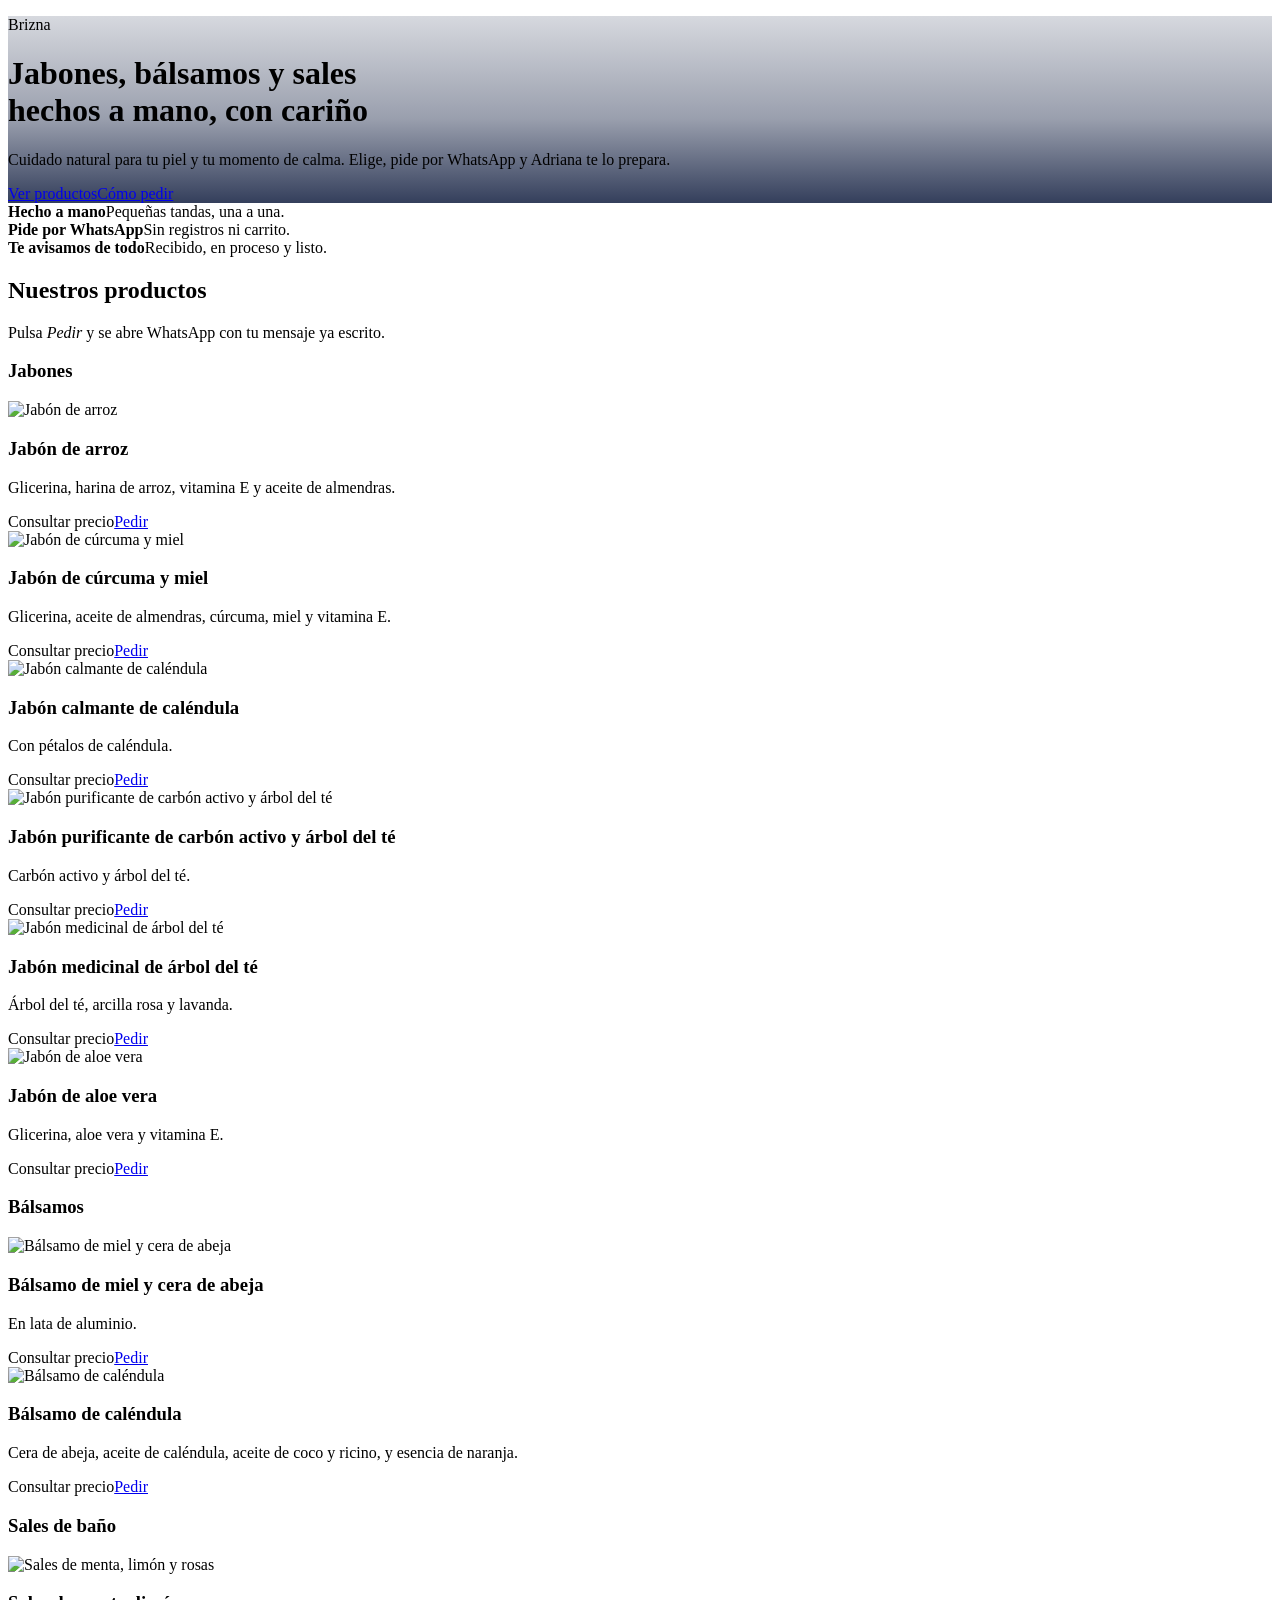
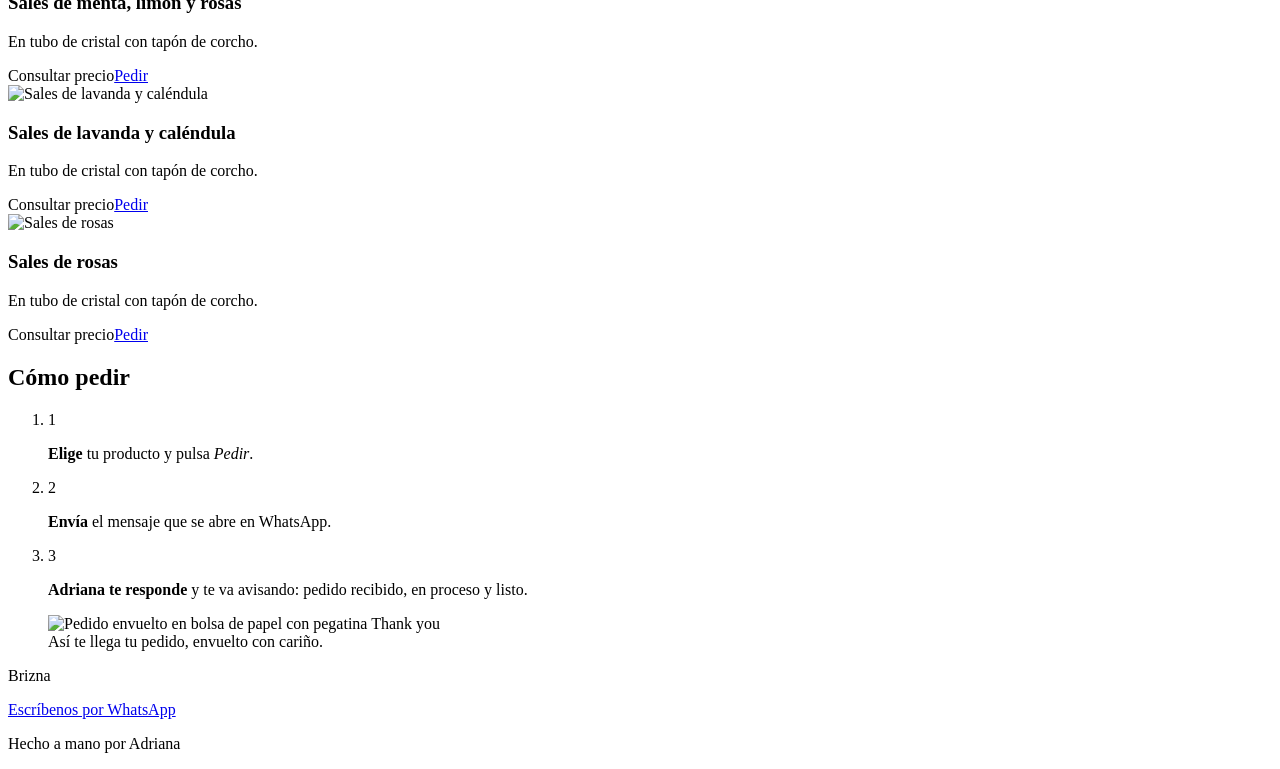
==== index.html @ 004ee7d3 "Añadir index.html" ====
<!doctype html>
<html lang="es">
<head>
<meta charset="utf-8">
<meta name="viewport" content="width=device-width, initial-scale=1">
<title>Brizna · Jabones y sales artesanales</title>
<meta name="description" content="Jabones y sales artesanales hechos a mano. Elige tu producto y pídelo por WhatsApp.">
<link rel="icon" href="img/favicon.svg" type="image/svg+xml">
<link rel="preconnect" href="https://fonts.googleapis.com">
<link rel="preconnect" href="https://fonts.gstatic.com" crossorigin>
<link href="https://fonts.googleapis.com/css2?family=Bricolage+Grotesque:wght@400;500;600&family=Figtree:wght@400;500;600&family=Great+Vibes&display=swap" rel="stylesheet">
<link rel="stylesheet" href="styles.css">
</head>
<body>

<header class="hero" style="background-image:linear-gradient(180deg,rgba(30,42,74,.18) 0%,rgba(30,42,74,.45) 55%,rgba(30,42,74,.9) 100%),url(img/portada.jpg)">
  <div class="hero-in">
    <p class="logo">Brizna</p>
    <h1>Jabones, bálsamos y sales<br>hechos a mano, con cariño</h1>
    <p class="sub">Cuidado natural para tu piel y tu momento de calma. Elige, pide por WhatsApp y Adriana te lo prepara.</p>
    <div class="botones"><a class="ver" href="#productos">Ver productos</a><a class="ver ver2" href="#como-pedir">Cómo pedir</a></div>
  </div>
</header>

<section class="pilares2">
  <div><b>Hecho a mano</b><span>Pequeñas tandas, una a una.</span></div>
  <div><b>Pide por WhatsApp</b><span>Sin registros ni carrito.</span></div>
  <div><b>Te avisamos de todo</b><span>Recibido, en proceso y listo.</span></div>
</section>

<main>
  <section class="intro">
    <h2>Nuestros productos</h2>
    <p>Pulsa <em>Pedir</em> y se abre WhatsApp con tu mensaje ya escrito.</p>
  </section>

  <div id="productos"><h3 class="tipo">Jabones</h3>
    <section class="productos" aria-label="Jabones"><article class="prod"><div class="prod-foto"><img src="img/jabon-arroz.jpg" alt="Jabón de arroz" loading="lazy" style="object-position:50% 72%"></div><h3>Jabón de arroz</h3><p class="det">Glicerina, harina de arroz, vitamina E y aceite de almendras.</p><div class="prod-pie"><span class="precio"><span class="hueco">Consultar precio</span></span><a class="pedir" href="https://wa.me/34674401197?text=Hola%20Adriana%2C%20me%20gustar%C3%ADa%20pedir%3A%20Jab%C3%B3n%20de%20arroz.%20%C2%BFEst%C3%A1%20disponible%3F">Pedir</a></div></article>
    <article class="prod"><div class="prod-foto"><img src="img/jabon-curcuma-miel.jpg" alt="Jabón de cúrcuma y miel" loading="lazy" style="object-position:50% 50%"></div><h3>Jabón de cúrcuma y miel</h3><p class="det">Glicerina, aceite de almendras, cúrcuma, miel y vitamina E.</p><div class="prod-pie"><span class="precio"><span class="hueco">Consultar precio</span></span><a class="pedir" href="https://wa.me/34674401197?text=Hola%20Adriana%2C%20me%20gustar%C3%ADa%20pedir%3A%20Jab%C3%B3n%20de%20c%C3%BArcuma%20y%20miel.%20%C2%BFEst%C3%A1%20disponible%3F">Pedir</a></div></article>
    <article class="prod"><div class="prod-foto"><img src="img/jabon-calmante-calendula.jpg" alt="Jabón calmante de caléndula" loading="lazy" style="object-position:50% 50%"></div><h3>Jabón calmante de caléndula</h3><p class="det">Con pétalos de caléndula.</p><div class="prod-pie"><span class="precio"><span class="hueco">Consultar precio</span></span><a class="pedir" href="https://wa.me/34674401197?text=Hola%20Adriana%2C%20me%20gustar%C3%ADa%20pedir%3A%20Jab%C3%B3n%20calmante%20de%20cal%C3%A9ndula.%20%C2%BFEst%C3%A1%20disponible%3F">Pedir</a></div></article>
    <article class="prod"><div class="prod-foto"><img src="img/jabon-carbon-arbol-te.jpg" alt="Jabón purificante de carbón activo y árbol del té" loading="lazy" style="object-position:50% 55%"></div><h3>Jabón purificante de carbón activo y árbol del té</h3><p class="det">Carbón activo y árbol del té.</p><div class="prod-pie"><span class="precio"><span class="hueco">Consultar precio</span></span><a class="pedir" href="https://wa.me/34674401197?text=Hola%20Adriana%2C%20me%20gustar%C3%ADa%20pedir%3A%20Jab%C3%B3n%20purificante%20de%20carb%C3%B3n%20activo%20y%20%C3%A1rbol%20del%20t%C3%A9.%20%C2%BFEst%C3%A1%20disponible%3F">Pedir</a></div></article>
    <article class="prod"><div class="prod-foto"><img src="img/jabon-arbol-te-arcilla-lavanda.jpg" alt="Jabón medicinal de árbol del té" loading="lazy" style="object-position:50% 55%"></div><h3>Jabón medicinal de árbol del té</h3><p class="det">Árbol del té, arcilla rosa y lavanda.</p><div class="prod-pie"><span class="precio"><span class="hueco">Consultar precio</span></span><a class="pedir" href="https://wa.me/34674401197?text=Hola%20Adriana%2C%20me%20gustar%C3%ADa%20pedir%3A%20Jab%C3%B3n%20medicinal%20de%20%C3%A1rbol%20del%20t%C3%A9.%20%C2%BFEst%C3%A1%20disponible%3F">Pedir</a></div></article>
    <article class="prod"><div class="prod-foto"><img src="img/jabon-aloe-vera.jpg" alt="Jabón de aloe vera" loading="lazy" style="object-position:50% 50%"></div><h3>Jabón de aloe vera</h3><p class="det">Glicerina, aloe vera y vitamina E.</p><div class="prod-pie"><span class="precio"><span class="hueco">Consultar precio</span></span><a class="pedir" href="https://wa.me/34674401197?text=Hola%20Adriana%2C%20me%20gustar%C3%ADa%20pedir%3A%20Jab%C3%B3n%20de%20aloe%20vera.%20%C2%BFEst%C3%A1%20disponible%3F">Pedir</a></div></article></section>
    <h3 class="tipo">Bálsamos</h3>
    <section class="productos" aria-label="Bálsamos"><article class="prod"><div class="prod-foto"><img src="img/balsamo-miel-cera.jpg" alt="Bálsamo de miel y cera de abeja" loading="lazy" style="object-position:50% 55%"></div><h3>Bálsamo de miel y cera de abeja</h3><p class="det">En lata de aluminio.</p><div class="prod-pie"><span class="precio"><span class="hueco">Consultar precio</span></span><a class="pedir" href="https://wa.me/34674401197?text=Hola%20Adriana%2C%20me%20gustar%C3%ADa%20pedir%3A%20B%C3%A1lsamo%20de%20miel%20y%20cera%20de%20abeja.%20%C2%BFEst%C3%A1%20disponible%3F">Pedir</a></div></article>
    <article class="prod"><div class="prod-foto"><img src="img/balsamo-calendula.jpg" alt="Bálsamo de caléndula" loading="lazy" style="object-position:40% 40%"></div><h3>Bálsamo de caléndula</h3><p class="det">Cera de abeja, aceite de caléndula, aceite de coco y ricino, y esencia de naranja.</p><div class="prod-pie"><span class="precio"><span class="hueco">Consultar precio</span></span><a class="pedir" href="https://wa.me/34674401197?text=Hola%20Adriana%2C%20me%20gustar%C3%ADa%20pedir%3A%20B%C3%A1lsamo%20de%20cal%C3%A9ndula.%20%C2%BFEst%C3%A1%20disponible%3F">Pedir</a></div></article></section>
    <h3 class="tipo">Sales de baño</h3>
    <section class="productos" aria-label="Sales de baño"><article class="prod"><div class="prod-foto"><img src="img/sal-menta-limon-rosas.jpg" alt="Sales de menta, limón y rosas" loading="lazy" style="object-position:50% 45%"></div><h3>Sales de menta, limón y rosas</h3><p class="det">En tubo de cristal con tapón de corcho.</p><div class="prod-pie"><span class="precio"><span class="hueco">Consultar precio</span></span><a class="pedir" href="https://wa.me/34674401197?text=Hola%20Adriana%2C%20me%20gustar%C3%ADa%20pedir%3A%20Sales%20de%20menta%2C%20lim%C3%B3n%20y%20rosas.%20%C2%BFEst%C3%A1%20disponible%3F">Pedir</a></div></article>
    <article class="prod"><div class="prod-foto"><img src="img/sal-lavanda-calendula.jpg" alt="Sales de lavanda y caléndula" loading="lazy" style="object-position:50% 40%"></div><h3>Sales de lavanda y caléndula</h3><p class="det">En tubo de cristal con tapón de corcho.</p><div class="prod-pie"><span class="precio"><span class="hueco">Consultar precio</span></span><a class="pedir" href="https://wa.me/34674401197?text=Hola%20Adriana%2C%20me%20gustar%C3%ADa%20pedir%3A%20Sales%20de%20lavanda%20y%20cal%C3%A9ndula.%20%C2%BFEst%C3%A1%20disponible%3F">Pedir</a></div></article>
    <article class="prod"><div class="prod-foto"><img src="img/sal-rosas.jpg" alt="Sales de rosas" loading="lazy" style="object-position:50% 55%"></div><h3>Sales de rosas</h3><p class="det">En tubo de cristal con tapón de corcho.</p><div class="prod-pie"><span class="precio"><span class="hueco">Consultar precio</span></span><a class="pedir" href="https://wa.me/34674401197?text=Hola%20Adriana%2C%20me%20gustar%C3%ADa%20pedir%3A%20Sales%20de%20rosas.%20%C2%BFEst%C3%A1%20disponible%3F">Pedir</a></div></article></section></div>
  
  <section class="pasos" id="como-pedir">
    <h2>Cómo pedir</h2>
    <ol>
      <li><span>1</span><p><strong>Elige</strong> tu producto y pulsa <em>Pedir</em>.</p></li>
      <li><span>2</span><p><strong>Envía</strong> el mensaje que se abre en WhatsApp.</p></li>
      <li><span>3</span><p><strong>Adriana te responde</strong> y te va avisando: pedido recibido, en proceso y listo.</p></li>
    </ol>
    <figure class="envio"><img src="img/envoltorio-thank-you.jpg" alt="Pedido envuelto en bolsa de papel con pegatina Thank you" loading="lazy"><figcaption>Así te llega tu pedido, envuelto con cariño.</figcaption></figure>
  </section>
</main>

<footer class="pie">
  <p class="logo logo-pie">Brizna</p>
  <p><a href="https://wa.me/34674401197?text=Hola%20Adriana%2C%20quer%C3%ADa%20hacerte%20una%20consulta.">Escríbenos por WhatsApp</a></p>
  <p class="peq">Hecho a mano por Adriana</p>
</footer>

</body>
</html>
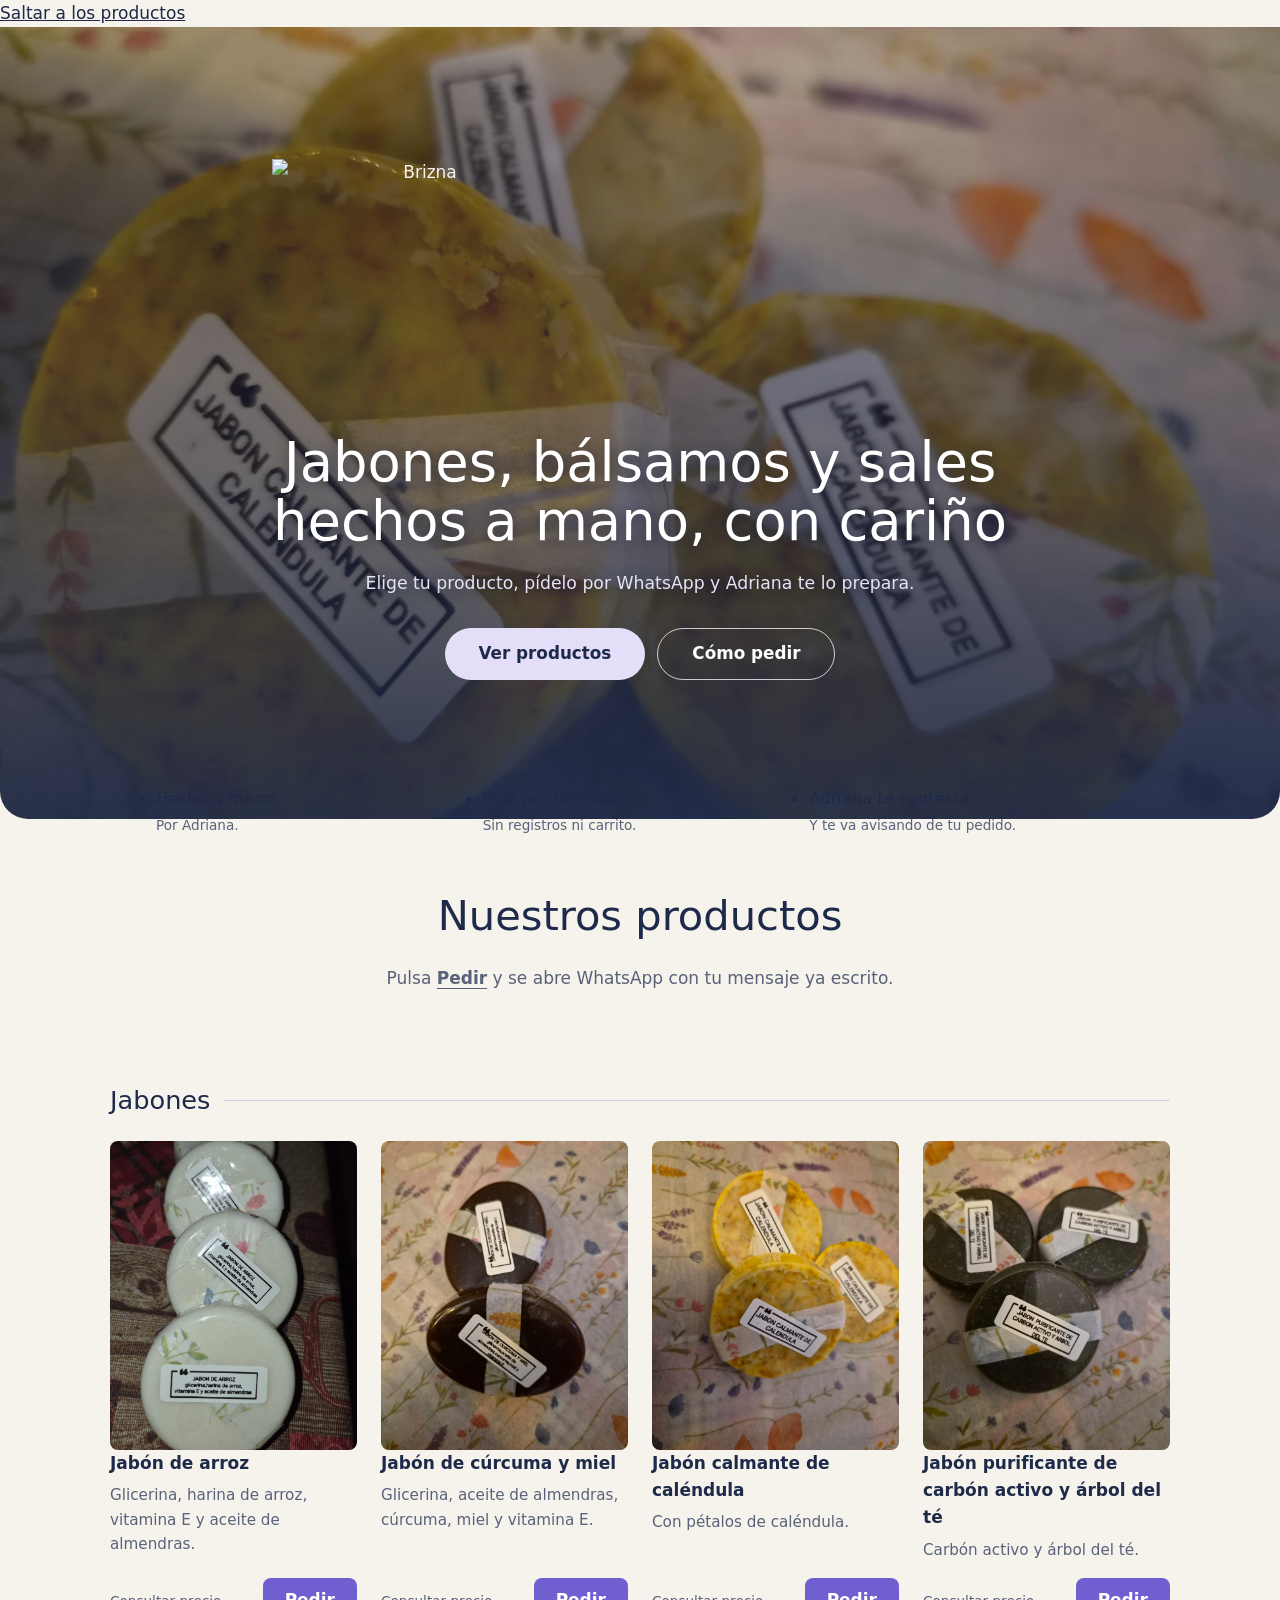
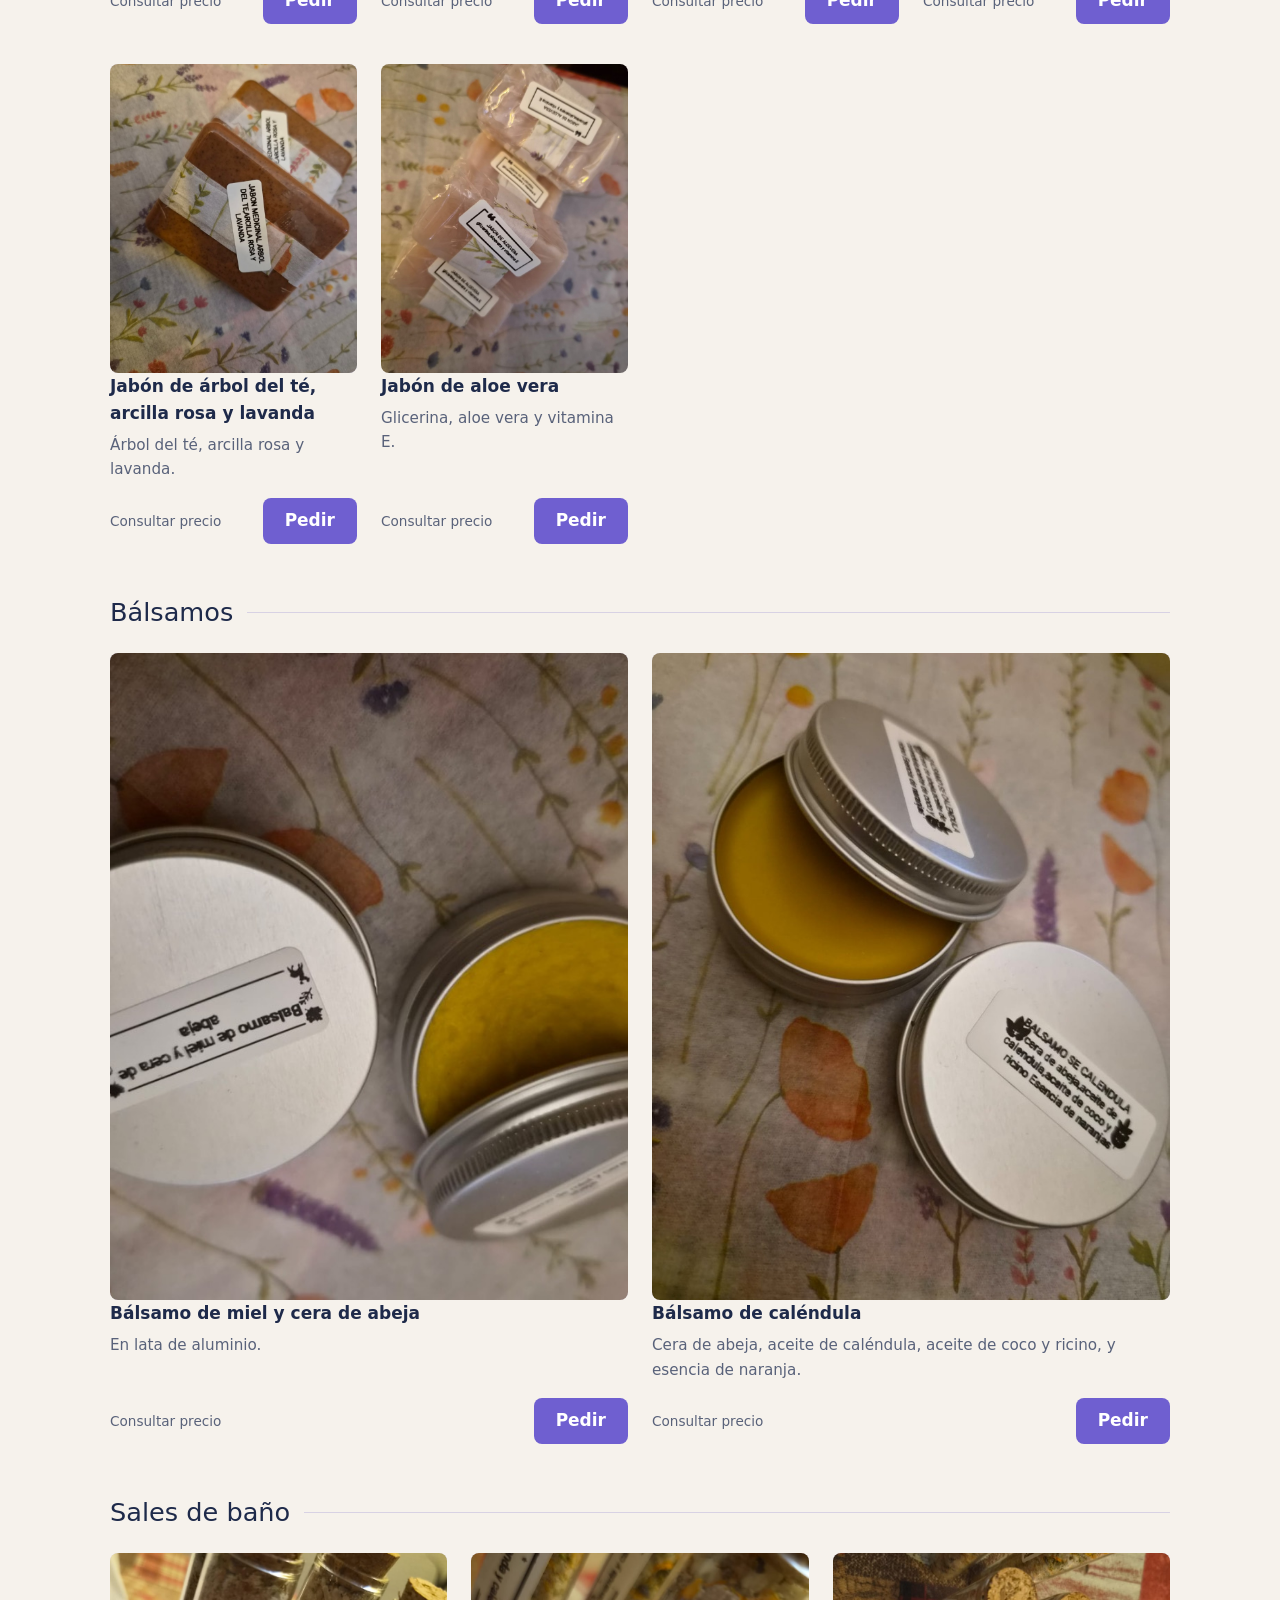
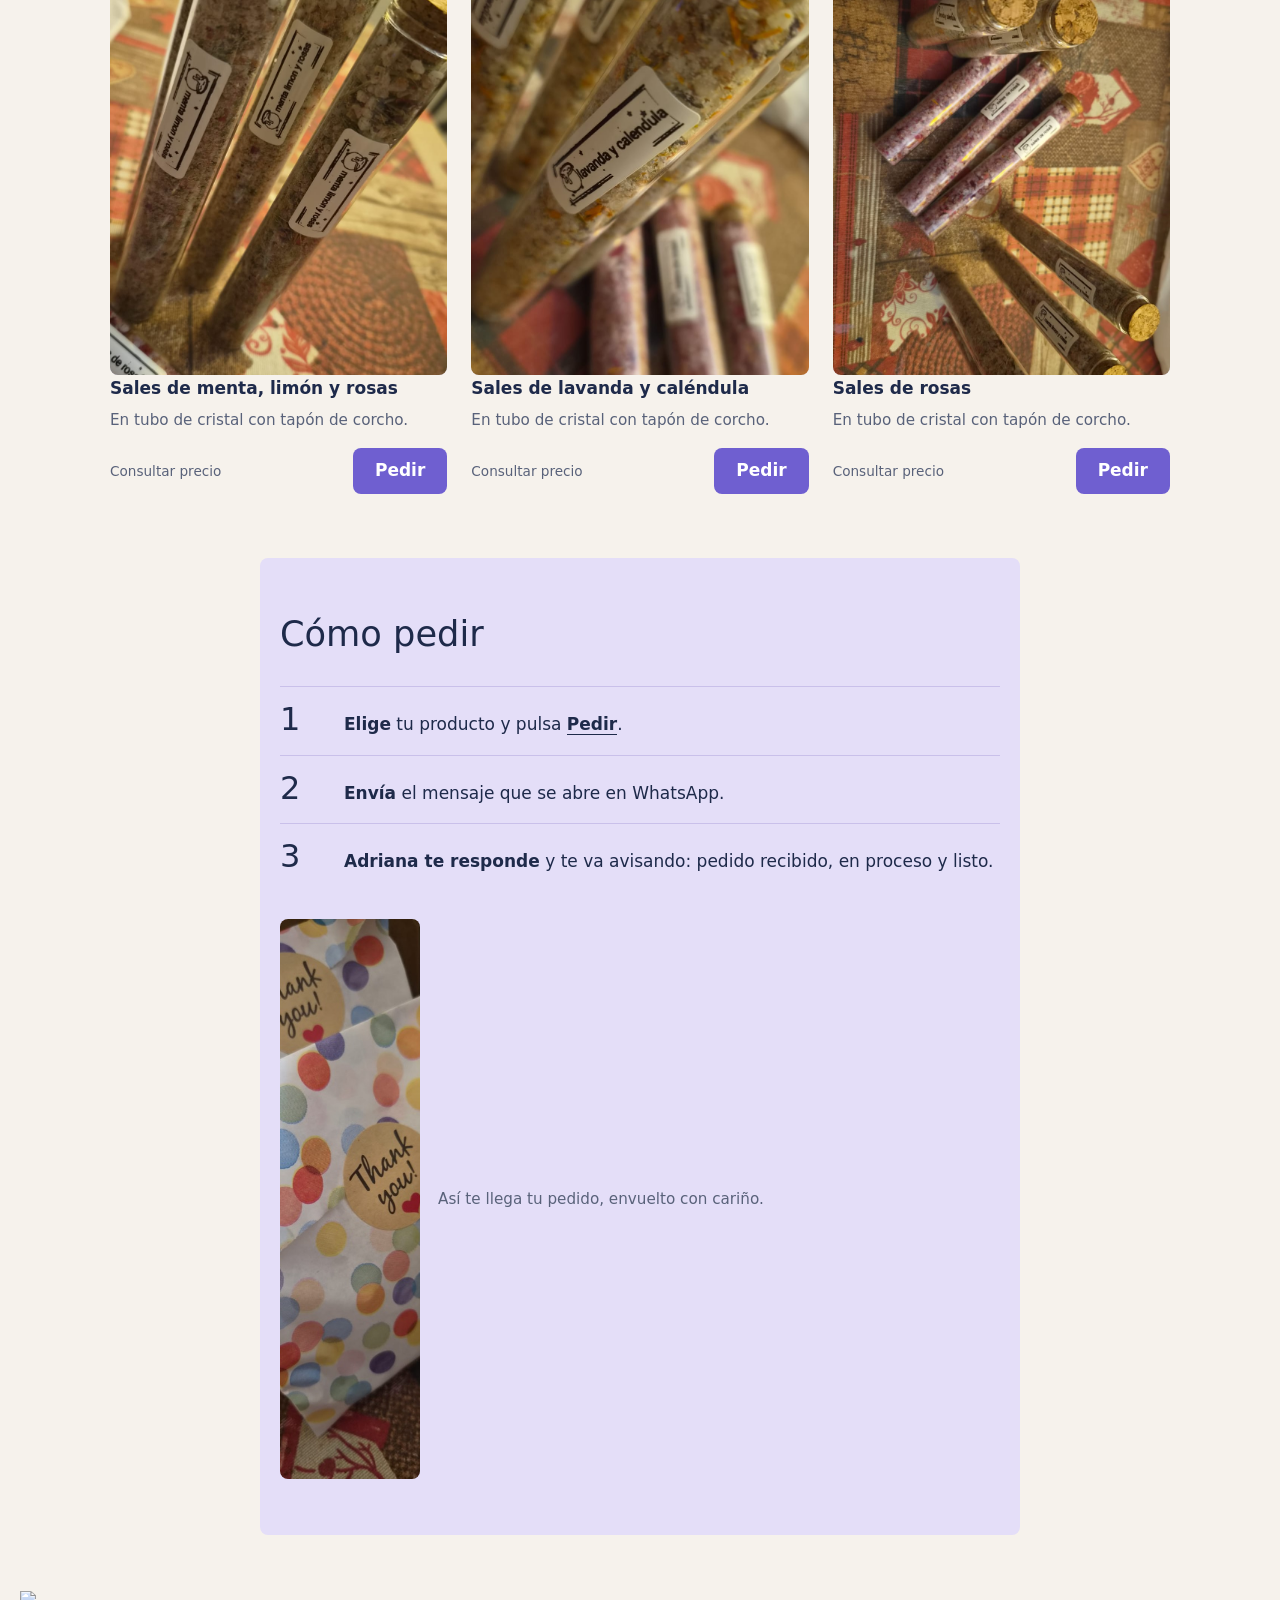
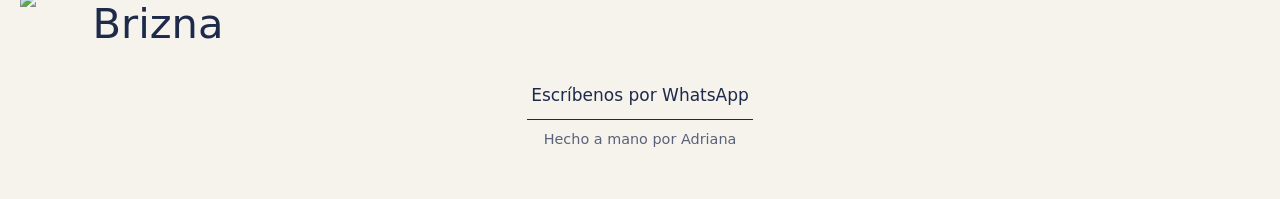
==== commit 448f409e: "Actualizar index.html" ====
--- a/index.html
+++ b/index.html
@@ -4,51 +4,67 @@
 <meta charset="utf-8">
 <meta name="viewport" content="width=device-width, initial-scale=1">
 <title>Brizna · Jabones y sales artesanales</title>
-<meta name="description" content="Jabones y sales artesanales hechos a mano. Elige tu producto y pídelo por WhatsApp.">
+<meta name="description" content="Jabones, bálsamos y sales de baño artesanales hechos a mano. Elige tu producto y pídelo por WhatsApp.">
+<meta name="theme-color" content="#1E2A4A">
+<link rel="canonical" href="https://brizna.shop/">
 <link rel="icon" href="img/favicon.svg" type="image/svg+xml">
-<link rel="preconnect" href="https://fonts.googleapis.com">
-<link rel="preconnect" href="https://fonts.gstatic.com" crossorigin>
-<link href="https://fonts.googleapis.com/css2?family=Bricolage+Grotesque:wght@400;500;600&family=Figtree:wght@400;500;600&family=Great+Vibes&display=swap" rel="stylesheet">
+<link rel="icon" href="img/icono-48.png" sizes="48x48" type="image/png">
+<link rel="apple-touch-icon" href="img/icono-iphone.png">
+<meta property="og:type" content="website">
+<meta property="og:locale" content="es_ES">
+<meta property="og:site_name" content="Brizna">
+<meta property="og:title" content="Brizna · Jabones y sales artesanales">
+<meta property="og:description" content="Jabones, bálsamos y sales de baño hechos a mano. Elige tu producto y pídelo por WhatsApp.">
+<meta property="og:url" content="https://brizna.shop/">
+<meta property="og:image" content="https://brizna.shop/img/compartir.jpg">
+<meta property="og:image:width" content="1200">
+<meta property="og:image:height" content="630">
+<meta name="twitter:card" content="summary_large_image">
+<link rel="preload" href="fonts/bricolage.woff2" as="font" type="font/woff2" crossorigin>
+<link rel="preload" href="fonts/figtree.woff2" as="font" type="font/woff2" crossorigin>
+<link rel="preload" href="img/portada.jpg" as="image">
 <link rel="stylesheet" href="styles.css">
+<script type="application/ld+json">{"@context":"https://schema.org","@type":"Store","name":"Brizna","url":"https://brizna.shop/","description":"Jabones, bálsamos y sales de baño artesanales hechos a mano.","image":"https://brizna.shop/img/compartir.jpg","telephone":"+34674401197"}</script>
 </head>
 <body>
+<a class="saltar" href="#productos">Saltar a los productos</a>
 
-<header class="hero" style="background-image:linear-gradient(180deg,rgba(30,42,74,.18) 0%,rgba(30,42,74,.45) 55%,rgba(30,42,74,.9) 100%),url(img/portada.jpg)">
+<header class="hero" style="background-image:linear-gradient(180deg,rgba(30,42,74,.22) 0%,rgba(30,42,74,.5) 55%,rgba(30,42,74,.92) 100%),url(img/portada.jpg)">
   <div class="hero-in">
-    <p class="logo">Brizna</p>
+    <img class="hero-logo" src="img/logo-hero.svg" alt="Brizna" width="300" height="260">
     <h1>Jabones, bálsamos y sales<br>hechos a mano, con cariño</h1>
-    <p class="sub">Cuidado natural para tu piel y tu momento de calma. Elige, pide por WhatsApp y Adriana te lo prepara.</p>
+    <p class="sub">Elige tu producto, pídelo por WhatsApp y Adriana te lo prepara.</p>
     <div class="botones"><a class="ver" href="#productos">Ver productos</a><a class="ver ver2" href="#como-pedir">Cómo pedir</a></div>
   </div>
 </header>
 
-<section class="pilares2">
-  <div><b>Hecho a mano</b><span>Pequeñas tandas, una a una.</span></div>
-  <div><b>Pide por WhatsApp</b><span>Sin registros ni carrito.</span></div>
-  <div><b>Te avisamos de todo</b><span>Recibido, en proceso y listo.</span></div>
-</section>
+<main>
+  <ul class="pilares2" aria-label="Cómo trabaja Brizna">
+    <li><b>Hecho a mano</b><span>Por Adriana.</span></li>
+    <li><b>Pide por WhatsApp</b><span>Sin registros ni carrito.</span></li>
+    <li><b>Adriana te contesta</b><span>Y te va avisando de tu pedido.</span></li>
+  </ul>
 
-<main>
   <section class="intro">
     <h2>Nuestros productos</h2>
     <p>Pulsa <em>Pedir</em> y se abre WhatsApp con tu mensaje ya escrito.</p>
   </section>
 
   <div id="productos"><h3 class="tipo">Jabones</h3>
-    <section class="productos" aria-label="Jabones"><article class="prod"><div class="prod-foto"><img src="img/jabon-arroz.jpg" alt="Jabón de arroz" loading="lazy" style="object-position:50% 72%"></div><h3>Jabón de arroz</h3><p class="det">Glicerina, harina de arroz, vitamina E y aceite de almendras.</p><div class="prod-pie"><span class="precio"><span class="hueco">Consultar precio</span></span><a class="pedir" href="https://wa.me/34674401197?text=Hola%20Adriana%2C%20me%20gustar%C3%ADa%20pedir%3A%20Jab%C3%B3n%20de%20arroz.%20%C2%BFEst%C3%A1%20disponible%3F">Pedir</a></div></article>
-    <article class="prod"><div class="prod-foto"><img src="img/jabon-curcuma-miel.jpg" alt="Jabón de cúrcuma y miel" loading="lazy" style="object-position:50% 50%"></div><h3>Jabón de cúrcuma y miel</h3><p class="det">Glicerina, aceite de almendras, cúrcuma, miel y vitamina E.</p><div class="prod-pie"><span class="precio"><span class="hueco">Consultar precio</span></span><a class="pedir" href="https://wa.me/34674401197?text=Hola%20Adriana%2C%20me%20gustar%C3%ADa%20pedir%3A%20Jab%C3%B3n%20de%20c%C3%BArcuma%20y%20miel.%20%C2%BFEst%C3%A1%20disponible%3F">Pedir</a></div></article>
-    <article class="prod"><div class="prod-foto"><img src="img/jabon-calmante-calendula.jpg" alt="Jabón calmante de caléndula" loading="lazy" style="object-position:50% 50%"></div><h3>Jabón calmante de caléndula</h3><p class="det">Con pétalos de caléndula.</p><div class="prod-pie"><span class="precio"><span class="hueco">Consultar precio</span></span><a class="pedir" href="https://wa.me/34674401197?text=Hola%20Adriana%2C%20me%20gustar%C3%ADa%20pedir%3A%20Jab%C3%B3n%20calmante%20de%20cal%C3%A9ndula.%20%C2%BFEst%C3%A1%20disponible%3F">Pedir</a></div></article>
-    <article class="prod"><div class="prod-foto"><img src="img/jabon-carbon-arbol-te.jpg" alt="Jabón purificante de carbón activo y árbol del té" loading="lazy" style="object-position:50% 55%"></div><h3>Jabón purificante de carbón activo y árbol del té</h3><p class="det">Carbón activo y árbol del té.</p><div class="prod-pie"><span class="precio"><span class="hueco">Consultar precio</span></span><a class="pedir" href="https://wa.me/34674401197?text=Hola%20Adriana%2C%20me%20gustar%C3%ADa%20pedir%3A%20Jab%C3%B3n%20purificante%20de%20carb%C3%B3n%20activo%20y%20%C3%A1rbol%20del%20t%C3%A9.%20%C2%BFEst%C3%A1%20disponible%3F">Pedir</a></div></article>
-    <article class="prod"><div class="prod-foto"><img src="img/jabon-arbol-te-arcilla-lavanda.jpg" alt="Jabón medicinal de árbol del té" loading="lazy" style="object-position:50% 55%"></div><h3>Jabón medicinal de árbol del té</h3><p class="det">Árbol del té, arcilla rosa y lavanda.</p><div class="prod-pie"><span class="precio"><span class="hueco">Consultar precio</span></span><a class="pedir" href="https://wa.me/34674401197?text=Hola%20Adriana%2C%20me%20gustar%C3%ADa%20pedir%3A%20Jab%C3%B3n%20medicinal%20de%20%C3%A1rbol%20del%20t%C3%A9.%20%C2%BFEst%C3%A1%20disponible%3F">Pedir</a></div></article>
-    <article class="prod"><div class="prod-foto"><img src="img/jabon-aloe-vera.jpg" alt="Jabón de aloe vera" loading="lazy" style="object-position:50% 50%"></div><h3>Jabón de aloe vera</h3><p class="det">Glicerina, aloe vera y vitamina E.</p><div class="prod-pie"><span class="precio"><span class="hueco">Consultar precio</span></span><a class="pedir" href="https://wa.me/34674401197?text=Hola%20Adriana%2C%20me%20gustar%C3%ADa%20pedir%3A%20Jab%C3%B3n%20de%20aloe%20vera.%20%C2%BFEst%C3%A1%20disponible%3F">Pedir</a></div></article></section>
+    <section class="productos" aria-label="Jabones"><article class="prod"><div class="prod-foto"><img src="img/jabon-arroz.jpg" alt="Jabón de arroz" width="405" height="720" loading="lazy" style="object-position:50% 72%"></div><h4>Jabón de arroz</h4><p class="det">Glicerina, harina de arroz, vitamina E y aceite de almendras.</p><div class="prod-pie"><span class="precio"><span class="hueco">Consultar precio</span></span><a class="pedir" aria-label="Pedir Jabón de arroz" href="https://wa.me/34674401197?text=Hola%20Adriana%2C%20me%20gustar%C3%ADa%20pedir%3A%20Jab%C3%B3n%20de%20arroz.%20%C2%BFEst%C3%A1%20disponible%3F">Pedir</a></div></article>
+    <article class="prod"><div class="prod-foto"><img src="img/jabon-curcuma-miel.jpg" alt="Jabón de cúrcuma y miel" width="540" height="720" loading="lazy" style="object-position:50% 50%"></div><h4>Jabón de cúrcuma y miel</h4><p class="det">Glicerina, aceite de almendras, cúrcuma, miel y vitamina E.</p><div class="prod-pie"><span class="precio"><span class="hueco">Consultar precio</span></span><a class="pedir" aria-label="Pedir Jabón de cúrcuma y miel" href="https://wa.me/34674401197?text=Hola%20Adriana%2C%20me%20gustar%C3%ADa%20pedir%3A%20Jab%C3%B3n%20de%20c%C3%BArcuma%20y%20miel.%20%C2%BFEst%C3%A1%20disponible%3F">Pedir</a></div></article>
+    <article class="prod"><div class="prod-foto"><img src="img/jabon-calmante-calendula.jpg" alt="Jabón calmante de caléndula" width="540" height="720" loading="lazy" style="object-position:50% 50%"></div><h4>Jabón calmante de caléndula</h4><p class="det">Con pétalos de caléndula.</p><div class="prod-pie"><span class="precio"><span class="hueco">Consultar precio</span></span><a class="pedir" aria-label="Pedir Jabón calmante de caléndula" href="https://wa.me/34674401197?text=Hola%20Adriana%2C%20me%20gustar%C3%ADa%20pedir%3A%20Jab%C3%B3n%20calmante%20de%20cal%C3%A9ndula.%20%C2%BFEst%C3%A1%20disponible%3F">Pedir</a></div></article>
+    <article class="prod"><div class="prod-foto"><img src="img/jabon-carbon-arbol-te.jpg" alt="Jabón purificante de carbón activo y árbol del té" width="540" height="720" loading="lazy" style="object-position:50% 55%"></div><h4>Jabón purificante de carbón activo y árbol del té</h4><p class="det">Carbón activo y árbol del té.</p><div class="prod-pie"><span class="precio"><span class="hueco">Consultar precio</span></span><a class="pedir" aria-label="Pedir Jabón purificante de carbón activo y árbol del té" href="https://wa.me/34674401197?text=Hola%20Adriana%2C%20me%20gustar%C3%ADa%20pedir%3A%20Jab%C3%B3n%20purificante%20de%20carb%C3%B3n%20activo%20y%20%C3%A1rbol%20del%20t%C3%A9.%20%C2%BFEst%C3%A1%20disponible%3F">Pedir</a></div></article>
+    <article class="prod"><div class="prod-foto"><img src="img/jabon-arbol-te-arcilla-lavanda.jpg" alt="Jabón de árbol del té, arcilla rosa y lavanda" width="540" height="720" loading="lazy" style="object-position:50% 55%"></div><h4>Jabón de árbol del té, arcilla rosa y lavanda</h4><p class="det">Árbol del té, arcilla rosa y lavanda.</p><div class="prod-pie"><span class="precio"><span class="hueco">Consultar precio</span></span><a class="pedir" aria-label="Pedir Jabón de árbol del té, arcilla rosa y lavanda" href="https://wa.me/34674401197?text=Hola%20Adriana%2C%20me%20gustar%C3%ADa%20pedir%3A%20Jab%C3%B3n%20de%20%C3%A1rbol%20del%20t%C3%A9%2C%20arcilla%20rosa%20y%20lavanda.%20%C2%BFEst%C3%A1%20disponible%3F">Pedir</a></div></article>
+    <article class="prod"><div class="prod-foto"><img src="img/jabon-aloe-vera.jpg" alt="Jabón de aloe vera" width="540" height="720" loading="lazy" style="object-position:50% 50%"></div><h4>Jabón de aloe vera</h4><p class="det">Glicerina, aloe vera y vitamina E.</p><div class="prod-pie"><span class="precio"><span class="hueco">Consultar precio</span></span><a class="pedir" aria-label="Pedir Jabón de aloe vera" href="https://wa.me/34674401197?text=Hola%20Adriana%2C%20me%20gustar%C3%ADa%20pedir%3A%20Jab%C3%B3n%20de%20aloe%20vera.%20%C2%BFEst%C3%A1%20disponible%3F">Pedir</a></div></article></section>
     <h3 class="tipo">Bálsamos</h3>
-    <section class="productos" aria-label="Bálsamos"><article class="prod"><div class="prod-foto"><img src="img/balsamo-miel-cera.jpg" alt="Bálsamo de miel y cera de abeja" loading="lazy" style="object-position:50% 55%"></div><h3>Bálsamo de miel y cera de abeja</h3><p class="det">En lata de aluminio.</p><div class="prod-pie"><span class="precio"><span class="hueco">Consultar precio</span></span><a class="pedir" href="https://wa.me/34674401197?text=Hola%20Adriana%2C%20me%20gustar%C3%ADa%20pedir%3A%20B%C3%A1lsamo%20de%20miel%20y%20cera%20de%20abeja.%20%C2%BFEst%C3%A1%20disponible%3F">Pedir</a></div></article>
-    <article class="prod"><div class="prod-foto"><img src="img/balsamo-calendula.jpg" alt="Bálsamo de caléndula" loading="lazy" style="object-position:40% 40%"></div><h3>Bálsamo de caléndula</h3><p class="det">Cera de abeja, aceite de caléndula, aceite de coco y ricino, y esencia de naranja.</p><div class="prod-pie"><span class="precio"><span class="hueco">Consultar precio</span></span><a class="pedir" href="https://wa.me/34674401197?text=Hola%20Adriana%2C%20me%20gustar%C3%ADa%20pedir%3A%20B%C3%A1lsamo%20de%20cal%C3%A9ndula.%20%C2%BFEst%C3%A1%20disponible%3F">Pedir</a></div></article></section>
+    <section class="productos" aria-label="Bálsamos"><article class="prod"><div class="prod-foto"><img src="img/balsamo-miel-cera.jpg" alt="Bálsamo de miel y cera de abeja" width="720" height="540" loading="lazy" style="object-position:50% 55%"></div><h4>Bálsamo de miel y cera de abeja</h4><p class="det">En lata de aluminio.</p><div class="prod-pie"><span class="precio"><span class="hueco">Consultar precio</span></span><a class="pedir" aria-label="Pedir Bálsamo de miel y cera de abeja" href="https://wa.me/34674401197?text=Hola%20Adriana%2C%20me%20gustar%C3%ADa%20pedir%3A%20B%C3%A1lsamo%20de%20miel%20y%20cera%20de%20abeja.%20%C2%BFEst%C3%A1%20disponible%3F">Pedir</a></div></article>
+    <article class="prod"><div class="prod-foto"><img src="img/balsamo-calendula.jpg" alt="Bálsamo de caléndula" width="540" height="720" loading="lazy" style="object-position:40% 40%"></div><h4>Bálsamo de caléndula</h4><p class="det">Cera de abeja, aceite de caléndula, aceite de coco y ricino, y esencia de naranja.</p><div class="prod-pie"><span class="precio"><span class="hueco">Consultar precio</span></span><a class="pedir" aria-label="Pedir Bálsamo de caléndula" href="https://wa.me/34674401197?text=Hola%20Adriana%2C%20me%20gustar%C3%ADa%20pedir%3A%20B%C3%A1lsamo%20de%20cal%C3%A9ndula.%20%C2%BFEst%C3%A1%20disponible%3F">Pedir</a></div></article></section>
     <h3 class="tipo">Sales de baño</h3>
-    <section class="productos" aria-label="Sales de baño"><article class="prod"><div class="prod-foto"><img src="img/sal-menta-limon-rosas.jpg" alt="Sales de menta, limón y rosas" loading="lazy" style="object-position:50% 45%"></div><h3>Sales de menta, limón y rosas</h3><p class="det">En tubo de cristal con tapón de corcho.</p><div class="prod-pie"><span class="precio"><span class="hueco">Consultar precio</span></span><a class="pedir" href="https://wa.me/34674401197?text=Hola%20Adriana%2C%20me%20gustar%C3%ADa%20pedir%3A%20Sales%20de%20menta%2C%20lim%C3%B3n%20y%20rosas.%20%C2%BFEst%C3%A1%20disponible%3F">Pedir</a></div></article>
-    <article class="prod"><div class="prod-foto"><img src="img/sal-lavanda-calendula.jpg" alt="Sales de lavanda y caléndula" loading="lazy" style="object-position:50% 40%"></div><h3>Sales de lavanda y caléndula</h3><p class="det">En tubo de cristal con tapón de corcho.</p><div class="prod-pie"><span class="precio"><span class="hueco">Consultar precio</span></span><a class="pedir" href="https://wa.me/34674401197?text=Hola%20Adriana%2C%20me%20gustar%C3%ADa%20pedir%3A%20Sales%20de%20lavanda%20y%20cal%C3%A9ndula.%20%C2%BFEst%C3%A1%20disponible%3F">Pedir</a></div></article>
-    <article class="prod"><div class="prod-foto"><img src="img/sal-rosas.jpg" alt="Sales de rosas" loading="lazy" style="object-position:50% 55%"></div><h3>Sales de rosas</h3><p class="det">En tubo de cristal con tapón de corcho.</p><div class="prod-pie"><span class="precio"><span class="hueco">Consultar precio</span></span><a class="pedir" href="https://wa.me/34674401197?text=Hola%20Adriana%2C%20me%20gustar%C3%ADa%20pedir%3A%20Sales%20de%20rosas.%20%C2%BFEst%C3%A1%20disponible%3F">Pedir</a></div></article></section></div>
-  
+    <section class="productos" aria-label="Sales de baño"><article class="prod"><div class="prod-foto"><img src="img/sal-menta-limon-rosas.jpg" alt="Sales de menta, limón y rosas" width="405" height="720" loading="lazy" style="object-position:50% 45%"></div><h4>Sales de menta, limón y rosas</h4><p class="det">En tubo de cristal con tapón de corcho.</p><div class="prod-pie"><span class="precio"><span class="hueco">Consultar precio</span></span><a class="pedir" aria-label="Pedir Sales de menta, limón y rosas" href="https://wa.me/34674401197?text=Hola%20Adriana%2C%20me%20gustar%C3%ADa%20pedir%3A%20Sales%20de%20menta%2C%20lim%C3%B3n%20y%20rosas.%20%C2%BFEst%C3%A1%20disponible%3F">Pedir</a></div></article>
+    <article class="prod"><div class="prod-foto"><img src="img/sal-lavanda-calendula.jpg" alt="Sales de lavanda y caléndula" width="405" height="720" loading="lazy" style="object-position:50% 40%"></div><h4>Sales de lavanda y caléndula</h4><p class="det">En tubo de cristal con tapón de corcho.</p><div class="prod-pie"><span class="precio"><span class="hueco">Consultar precio</span></span><a class="pedir" aria-label="Pedir Sales de lavanda y caléndula" href="https://wa.me/34674401197?text=Hola%20Adriana%2C%20me%20gustar%C3%ADa%20pedir%3A%20Sales%20de%20lavanda%20y%20cal%C3%A9ndula.%20%C2%BFEst%C3%A1%20disponible%3F">Pedir</a></div></article>
+    <article class="prod"><div class="prod-foto"><img src="img/sal-rosas.jpg" alt="Sales de rosas" width="405" height="720" loading="lazy" style="object-position:50% 55%"></div><h4>Sales de rosas</h4><p class="det">En tubo de cristal con tapón de corcho.</p><div class="prod-pie"><span class="precio"><span class="hueco">Consultar precio</span></span><a class="pedir" aria-label="Pedir Sales de rosas" href="https://wa.me/34674401197?text=Hola%20Adriana%2C%20me%20gustar%C3%ADa%20pedir%3A%20Sales%20de%20rosas.%20%C2%BFEst%C3%A1%20disponible%3F">Pedir</a></div></article></section></div>
+
   <section class="pasos" id="como-pedir">
     <h2>Cómo pedir</h2>
     <ol>
@@ -56,12 +72,12 @@
       <li><span>2</span><p><strong>Envía</strong> el mensaje que se abre en WhatsApp.</p></li>
       <li><span>3</span><p><strong>Adriana te responde</strong> y te va avisando: pedido recibido, en proceso y listo.</p></li>
     </ol>
-    <figure class="envio"><img src="img/envoltorio-thank-you.jpg" alt="Pedido envuelto en bolsa de papel con pegatina Thank you" loading="lazy"><figcaption>Así te llega tu pedido, envuelto con cariño.</figcaption></figure>
+    <figure class="envio"><img src="img/envoltorio-thank-you.jpg" alt="Pedido envuelto en bolsa de papel con pegatina Thank you" width="314" height="560" loading="lazy"><figcaption>Así te llega tu pedido, envuelto con cariño.</figcaption></figure>
   </section>
 </main>
 
 <footer class="pie">
-  <p class="logo logo-pie">Brizna</p>
+  <img class="logo-pie" src="img/logo-pie.svg" alt="Brizna" width="260" height="73" loading="lazy">
   <p><a href="https://wa.me/34674401197?text=Hola%20Adriana%2C%20quer%C3%ADa%20hacerte%20una%20consulta.">Escríbenos por WhatsApp</a></p>
   <p class="peq">Hecho a mano por Adriana</p>
 </footer>
--- a/styles.css
+++ b/styles.css
@@ -0,0 +1,111 @@
+/* Brizna · versión sencilla */
+:root{
+  --fondo:#F6F2EC;
+  --tinta:#1E2A4A;
+  --suave:#59627A;
+  --lila:#E4DEF8;
+  --acento:#6F5FD0;
+  --linea:#D8D2E4;
+  --radio:8px;
+  --titulos:"Bricolage Grotesque","Avenir Next",system-ui,sans-serif;
+  --texto:"Figtree","Avenir Next",system-ui,sans-serif;
+  --firma:"Great Vibes","Snell Roundhand",cursive;
+  --ease:cubic-bezier(.2,.7,.2,1);
+}
+*{box-sizing:border-box;margin:0;padding:0}
+html{scroll-behavior:smooth}
+body{background:var(--fondo);color:var(--tinta);font-family:var(--texto);font-size:17px;line-height:1.6;-webkit-text-size-adjust:100%}
+img{display:block;max-width:100%}
+a{color:inherit}
+p{max-width:58ch}
+em{font-style:normal;font-weight:600;border-bottom:1px solid currentColor}
+
+/* Cabecera */
+.cab{text-align:center;padding:40px 20px 24px}
+.logo{font-family:var(--firma);font-size:clamp(3.4rem,10vw,5rem);line-height:1;color:var(--tinta);max-width:none}
+.lema{margin:8px auto 0;color:var(--suave);font-size:.98rem}
+
+/* Intro */
+.intro{max-width:760px;margin:0 auto;padding:24px 20px 40px;text-align:center}
+.intro h1{font-family:var(--titulos);font-weight:500;font-size:clamp(1.7rem,4.6vw,2.6rem);line-height:1.15;text-wrap:balance}
+.intro p{margin:16px auto 0;color:var(--suave)}
+
+/* Productos */
+.productos{max-width:1100px;margin:0 auto;padding:0 20px;display:grid;grid-template-columns:repeat(auto-fit,minmax(230px,1fr));gap:40px 24px}
+.prod{display:flex;flex-direction:column}
+.prod-foto{aspect-ratio:4/5;overflow:hidden;border-radius:var(--radio);background:var(--lila)}
+.prod-foto img{width:100%;height:100%;object-fit:cover}
+.prod h3{font-family:var(--titulos);font-weight:500;font-size:1.25rem;line-height:1.2;margin-top:16px}
+.prod .det{color:var(--suave);font-size:.95rem;margin-top:6px;flex:1}
+.prod-pie{display:flex;justify-content:space-between;align-items:center;gap:12px;margin-top:16px}
+.precio{font-variant-numeric:tabular-nums}
+.hueco{color:var(--suave);font-size:.85rem}
+.pedir{display:inline-flex;align-items:center;justify-content:center;min-height:46px;padding:0 22px;background:var(--acento);color:#fff;text-decoration:none;border-radius:var(--radio);font-weight:600;transition:background .2s var(--ease)}
+.pedir:hover{background:#5A4BB8}
+.agotado{color:var(--suave);font-size:.95rem}
+.nota{max-width:1100px;margin:32px auto 0;padding:0 20px;color:var(--suave);font-size:.9rem}
+
+/* Cómo pedir */
+.pasos{max-width:760px;margin:64px auto 0;padding:48px 20px 56px;background:var(--lila);border-radius:var(--radio)}
+.pasos h2{font-family:var(--titulos);font-weight:500;font-size:clamp(1.6rem,4vw,2.2rem)}
+.pasos ol{list-style:none;margin-top:24px}
+.pasos li{display:grid;grid-template-columns:48px 1fr;gap:16px;padding:16px 0;border-top:1px solid #C9C0EA;align-items:baseline}
+.pasos li span{font-family:var(--titulos);font-size:2rem;line-height:1}
+.pasos p{max-width:none}
+
+/* Pie */
+.pie{text-align:center;padding:56px 20px 48px}
+.logo-pie{font-size:2.6rem}
+.pie p{margin:8px auto 0}
+.pie a{display:inline-block;padding:10px 4px;border-bottom:1px solid var(--tinta);text-decoration:none}
+.peq{color:var(--suave);font-size:.9rem}
+
+@media (max-width:640px){
+  body{font-size:16px}
+  .cab{padding:32px 20px 16px}
+  .intro{padding-bottom:32px}
+  .productos{grid-template-columns:1fr 1fr;gap:32px 14px;padding:0 16px}
+  .prod h3{font-size:1.05rem}
+  .prod .det{font-size:.88rem}
+  .prod-pie{flex-direction:column;align-items:stretch;gap:8px}
+  .precio{text-align:left}
+  .pedir{width:100%;padding:0 12px}
+  .pasos{margin:48px 16px 0;padding:36px 20px 40px}
+}
+@media (prefers-reduced-motion:reduce){*{transition:none!important;scroll-behavior:auto!important}}
+.envio{margin-top:28px;display:grid;grid-template-columns:140px 1fr;gap:18px;align-items:center}.envio img{width:140px;aspect-ratio:4/5;object-fit:cover;border-radius:var(--radio)}.envio figcaption{color:var(--suave);font-size:.95rem}
+
+/* Portada nueva */
+.hero{background:var(--tinta);color:#F6F2EC;text-align:center;padding:44px 0 36px;border-radius:0 0 28px 28px;overflow:hidden}
+.hero .logo{color:#F6F2EC;font-size:clamp(4rem,14vw,6.5rem)}
+.hero .lema{color:#C9C4E8;font-size:1.1rem;margin:10px auto 0;padding:0 20px}
+.tira{display:flex;gap:14px;overflow-x:auto;scroll-snap-type:x mandatory;padding:32px 20px 8px;scroll-padding:0 20px;-webkit-overflow-scrolling:touch;scrollbar-width:none}
+.tira::-webkit-scrollbar{display:none}
+.tira figure{flex:0 0 66%;max-width:300px;scroll-snap-align:center;position:relative;border-radius:18px;overflow:hidden;aspect-ratio:4/5;background:var(--lila)}
+.tira figure:nth-child(even){margin-top:22px}
+.tira img{width:100%;height:100%;object-fit:cover}
+.tira figcaption{position:absolute;left:10px;bottom:10px;background:rgba(246,242,236,.94);color:var(--tinta);font-size:.85rem;font-weight:600;padding:5px 12px;border-radius:99px}
+.ver{display:inline-flex;align-items:center;justify-content:center;min-height:52px;padding:0 34px;margin-top:28px;background:#E4DEF8;color:var(--tinta);font-weight:600;text-decoration:none;border-radius:99px;font-size:1.05rem}
+.pilares{list-style:none;display:flex;flex-wrap:wrap;justify-content:center;gap:8px 22px;margin-top:26px;padding:0 20px;color:#C9C4E8;font-size:.92rem}
+.pilares li::before{content:"\2726";margin-right:8px;color:#B6A8FF}
+.intro{padding-top:48px}
+@media (min-width:900px){.tira{justify-content:center;overflow:visible;padding-top:40px}.tira figure{flex:0 0 15%;max-width:none}}
+
+/* Portada con foto grande */
+.hero{background-size:cover;background-position:center;padding:0;border-radius:0 0 28px 28px;min-height:88svh;display:flex;align-items:center}
+.hero-in{width:100%;max-width:780px;margin:0 auto;padding:56px 22px 64px}
+.hero h1{font-family:var(--titulos);font-weight:500;font-size:clamp(2rem,7vw,3.4rem);line-height:1.1;margin-top:14px;text-wrap:balance;color:#fff}
+.hero .sub{margin:18px auto 0;color:#E6E2F6;font-size:1.08rem}
+.botones{display:flex;flex-wrap:wrap;gap:12px;justify-content:center;margin-top:30px}
+.botones .ver{margin-top:0}
+.ver2{background:transparent;color:#fff;border:1.5px solid rgba(255,255,255,.75)}
+.pilares2{max-width:1000px;margin:-34px auto 0;padding:0 16px;display:grid;grid-template-columns:repeat(3,1fr);gap:12px;position:relative}
+.pilares2 div{background:#fff;border-radius:14px;padding:18px 14px;text-align:center;box-shadow:0 8px 24px rgba(30,42,74,.12)}
+.pilares2 b{display:block;font-family:var(--titulos);font-weight:500;font-size:1.02rem}
+.pilares2 span{display:block;color:var(--suave);font-size:.85rem;margin-top:4px;line-height:1.35}
+.intro h2{font-family:var(--titulos);font-weight:500;font-size:clamp(1.8rem,5vw,2.6rem)}
+.tipo{max-width:1100px;margin:48px auto 20px;padding:0 20px;font-family:var(--titulos);font-weight:500;font-size:1.6rem;display:flex;align-items:center;gap:14px}
+.tipo::after{content:"";flex:1;height:1px;background:var(--linea)}
+@media (max-width:640px){.hero{min-height:84svh}.pilares2{grid-template-columns:1fr;margin-top:-26px}.pilares2 div{padding:14px}.tipo{padding:0 16px;margin-top:40px}}
+.hero h1,.hero .sub,.hero .logo{text-shadow:0 2px 14px rgba(15,22,48,.55)}
+@media (max-width:640px){.pilares2{grid-template-columns:repeat(3,1fr);gap:8px;margin-top:-22px}.pilares2 div{padding:12px 6px}.pilares2 b{font-size:.82rem}.pilares2 span{display:none}}
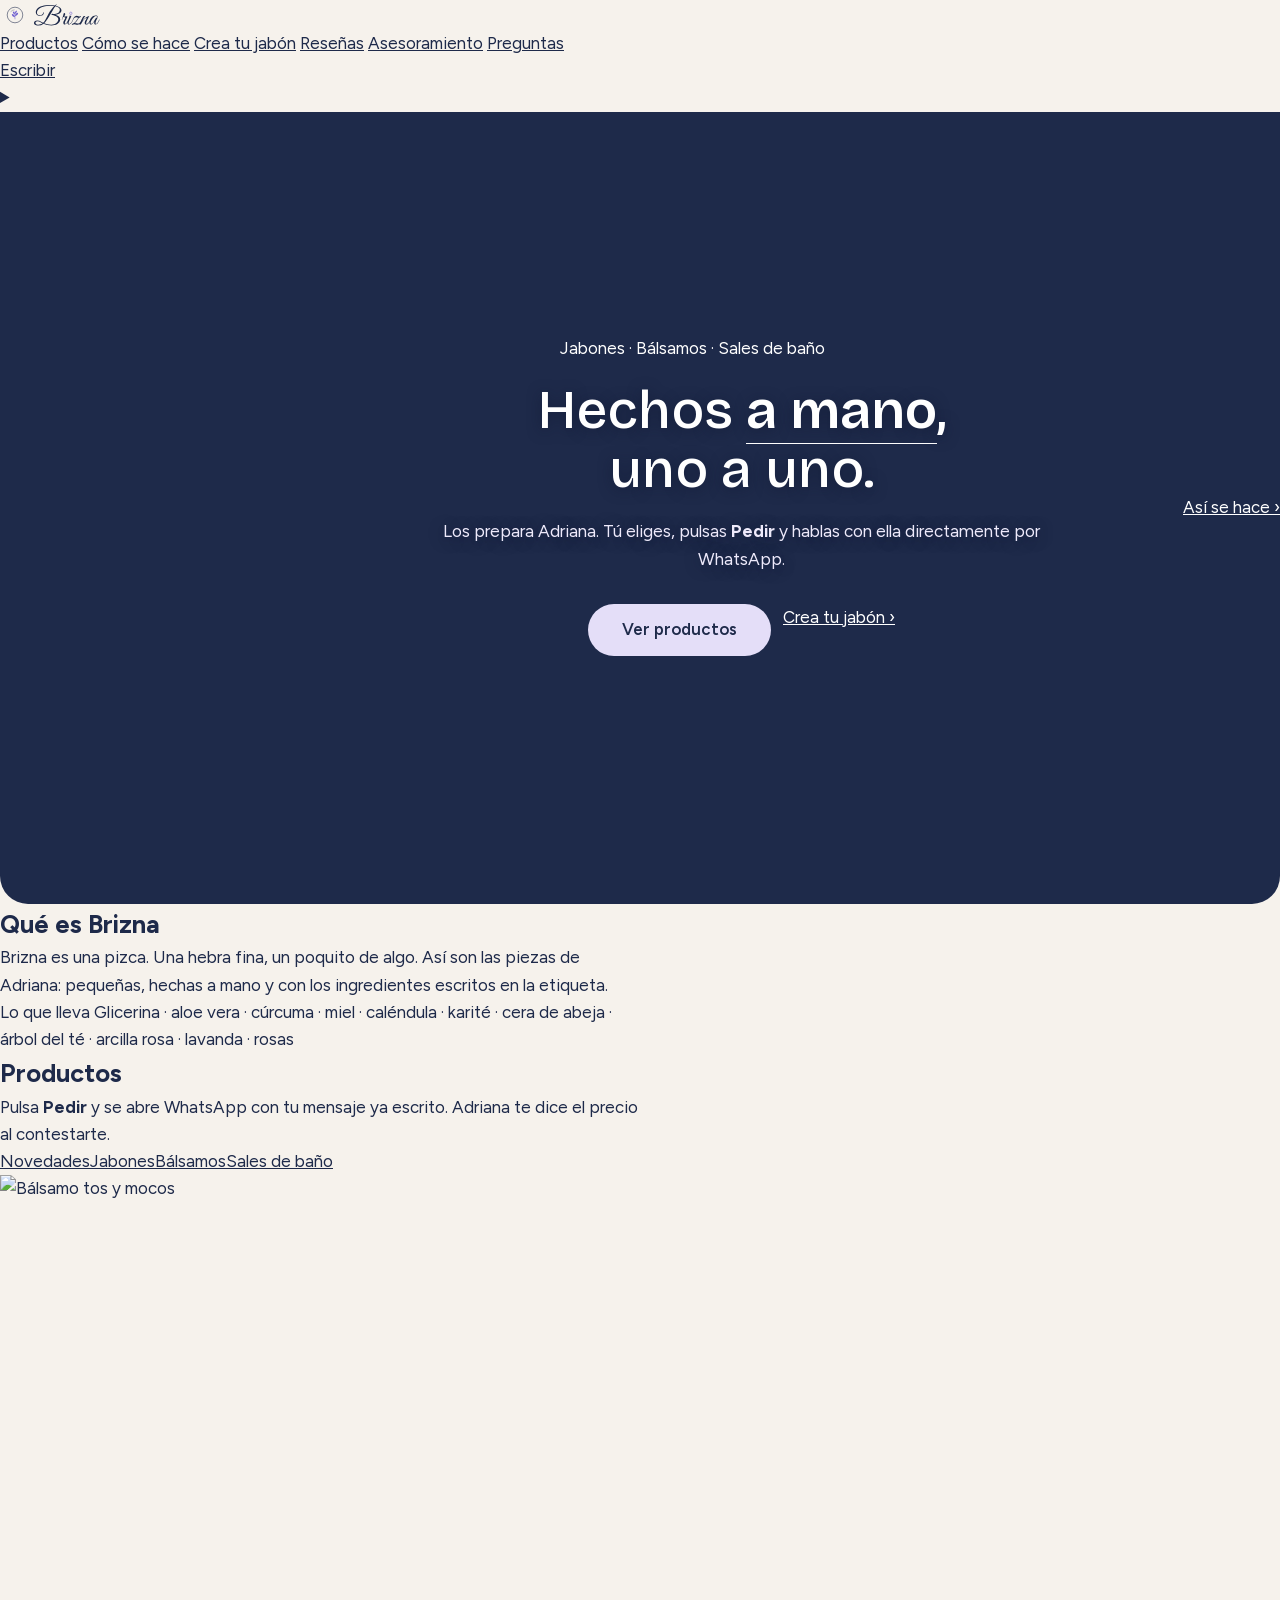
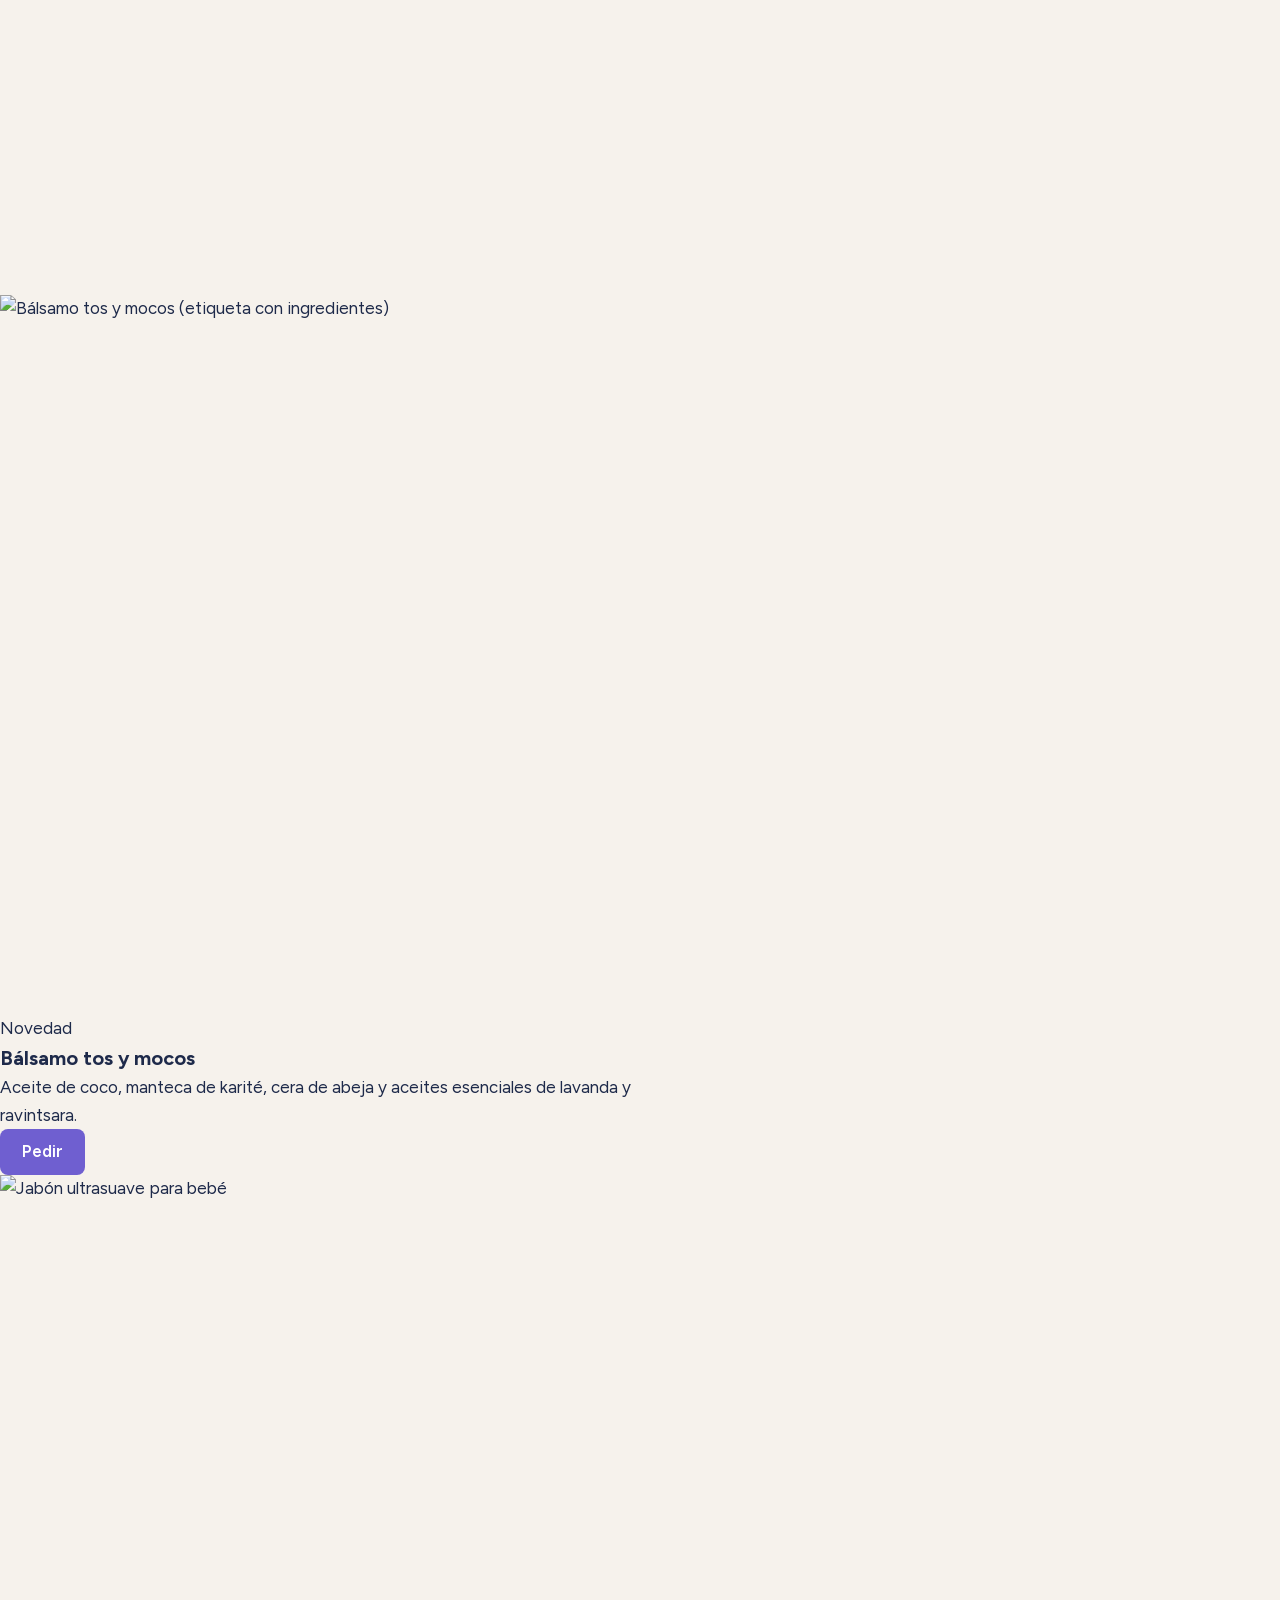
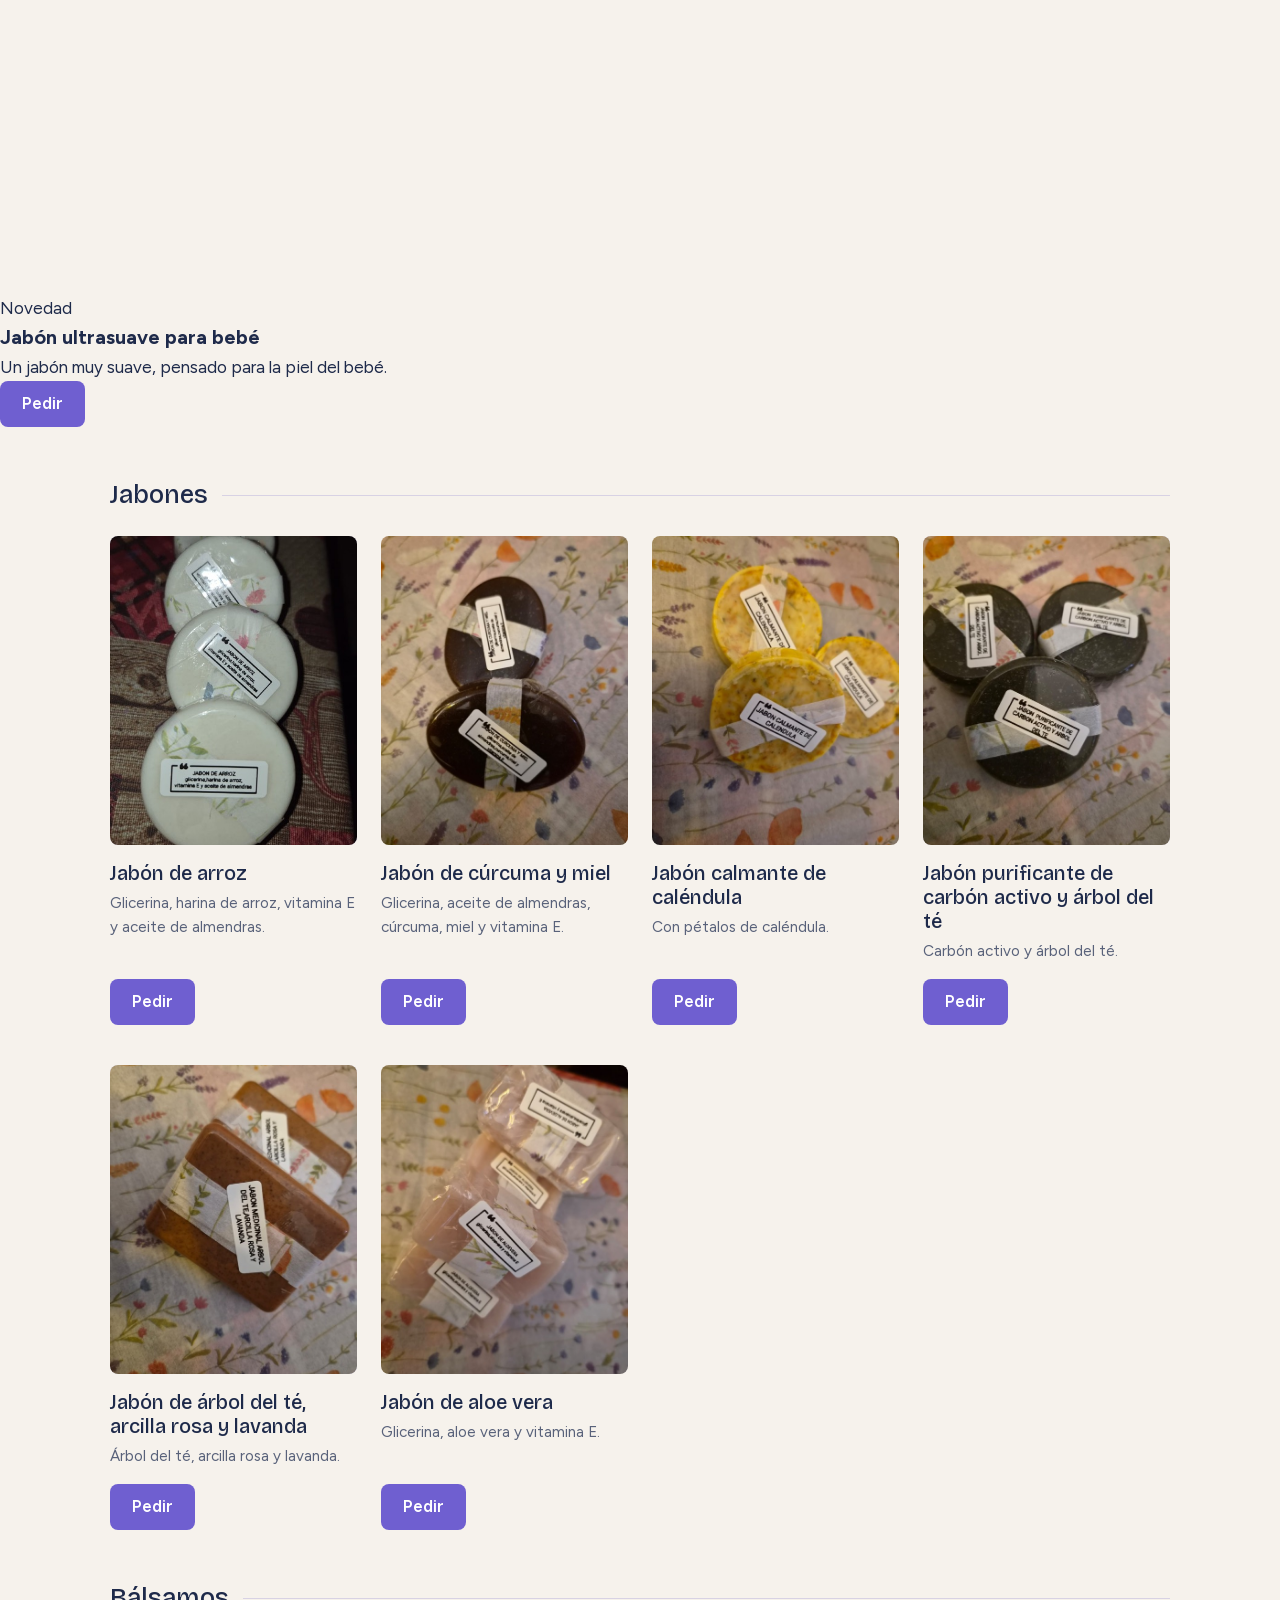
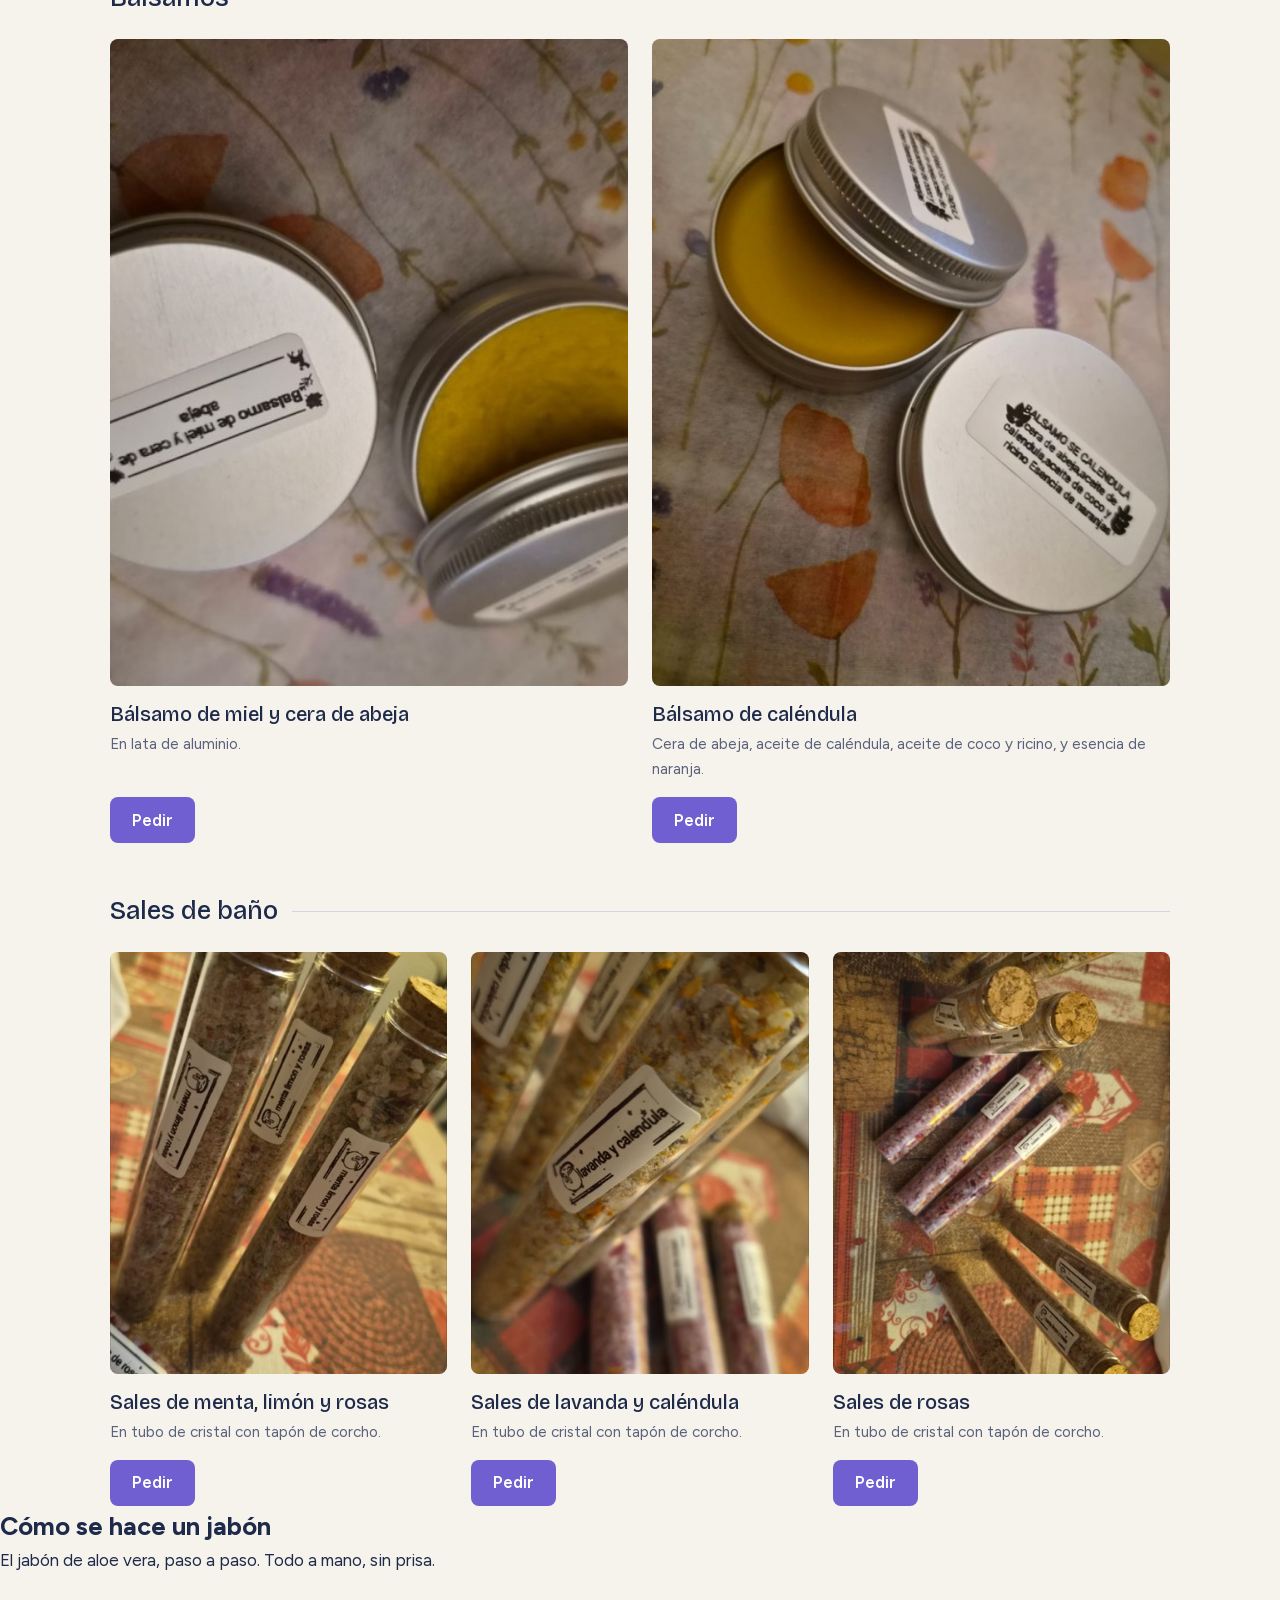
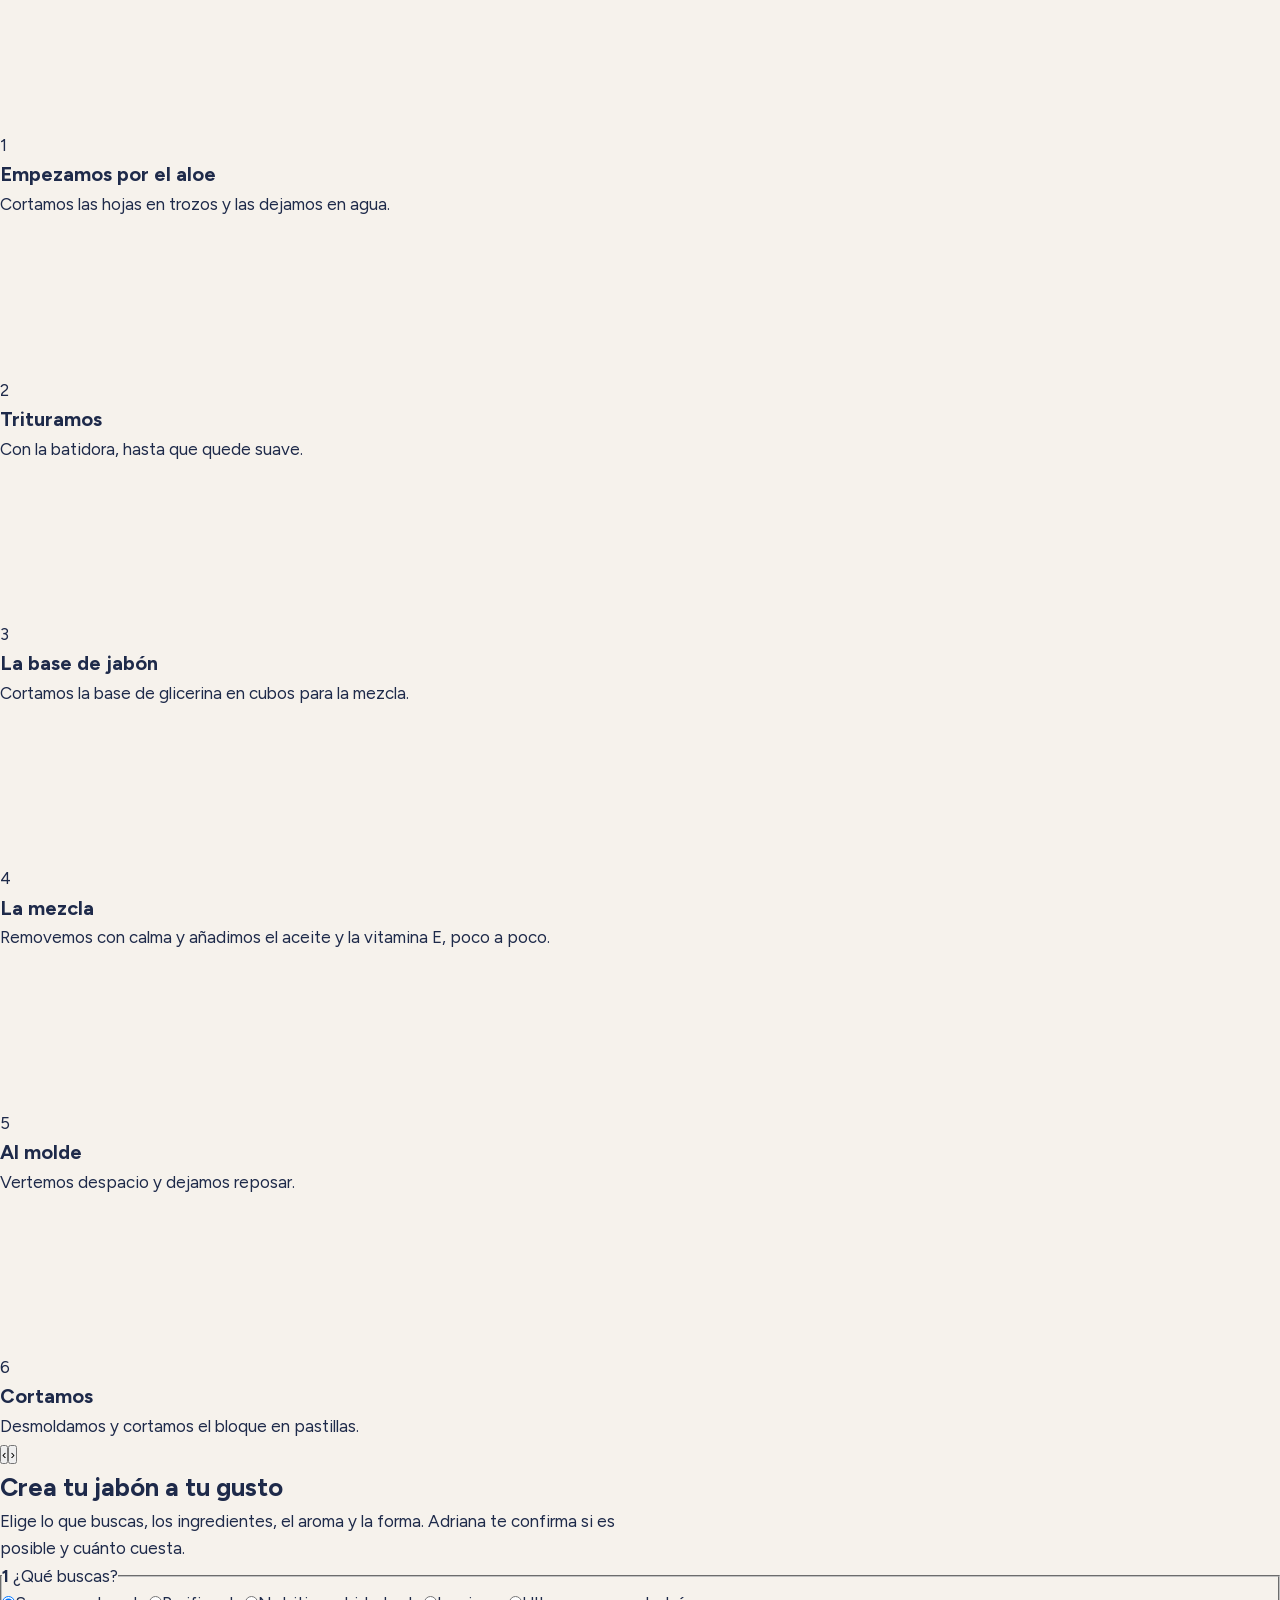
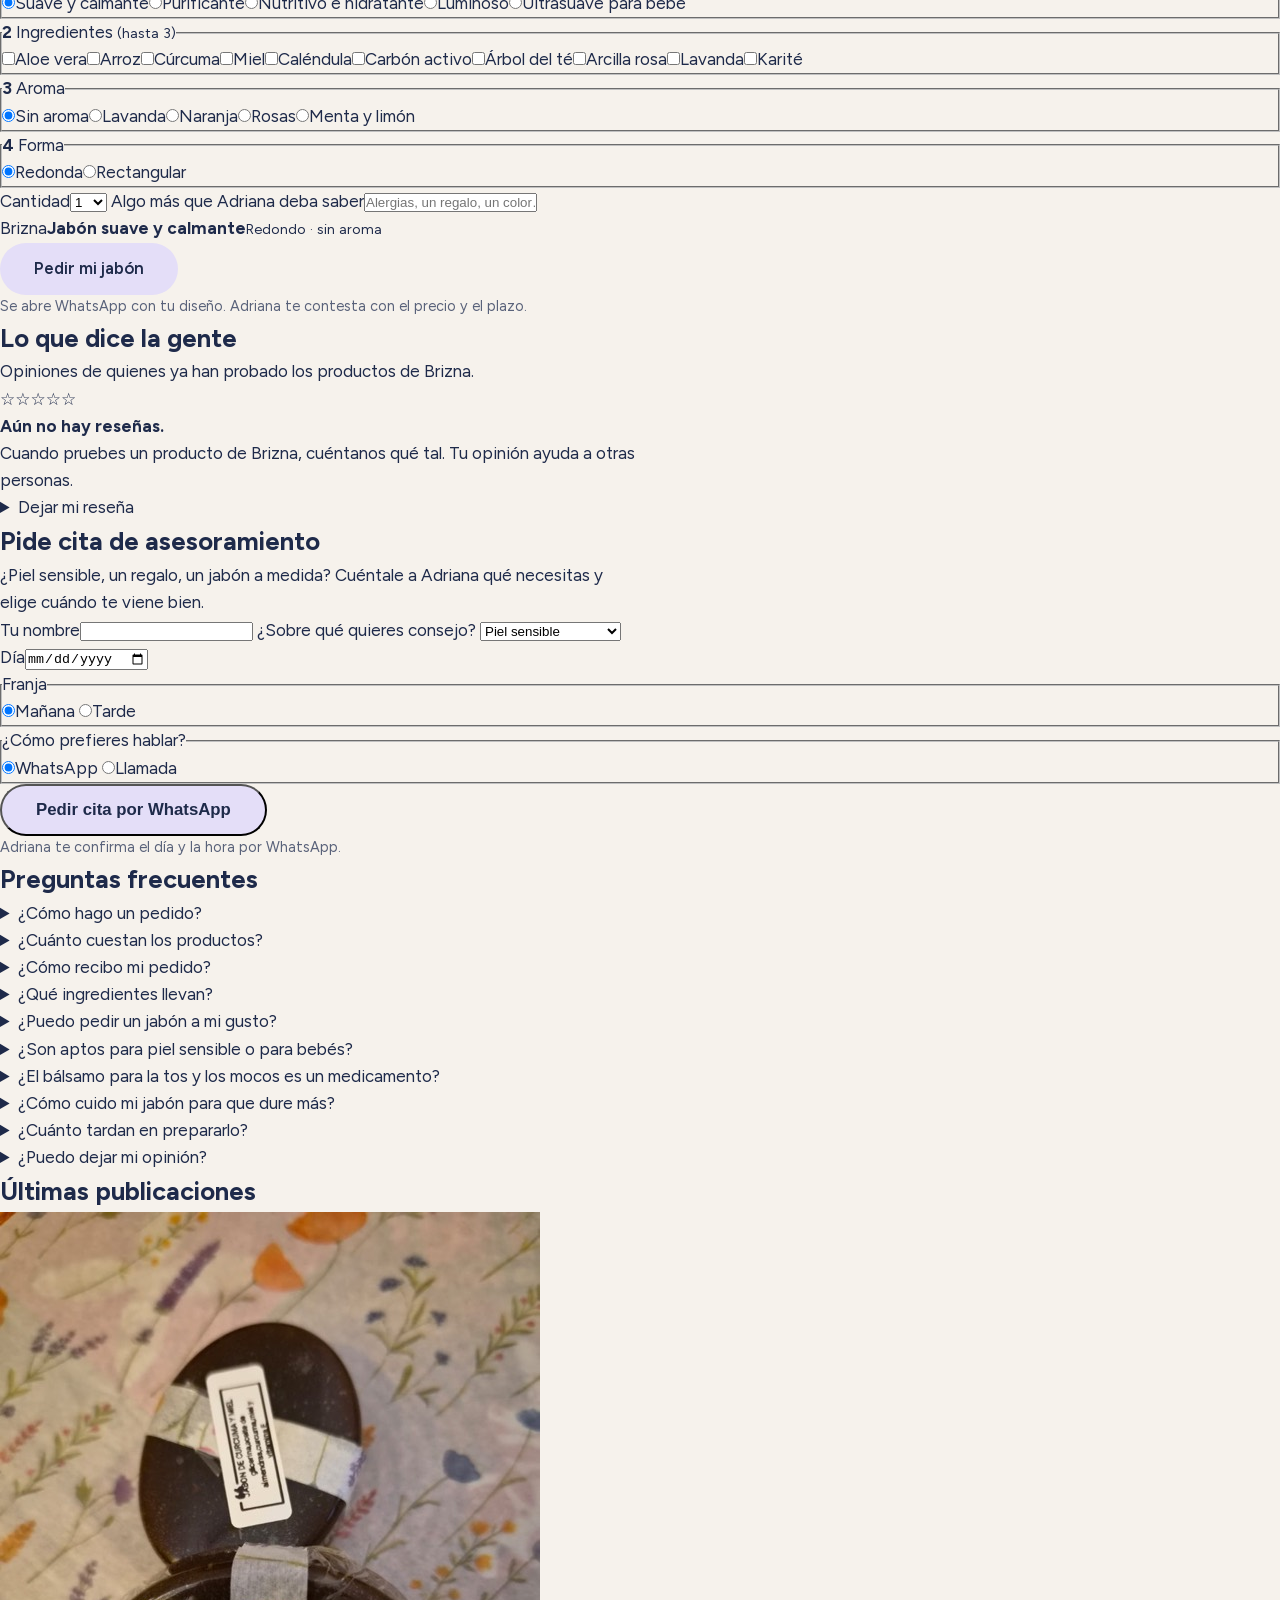
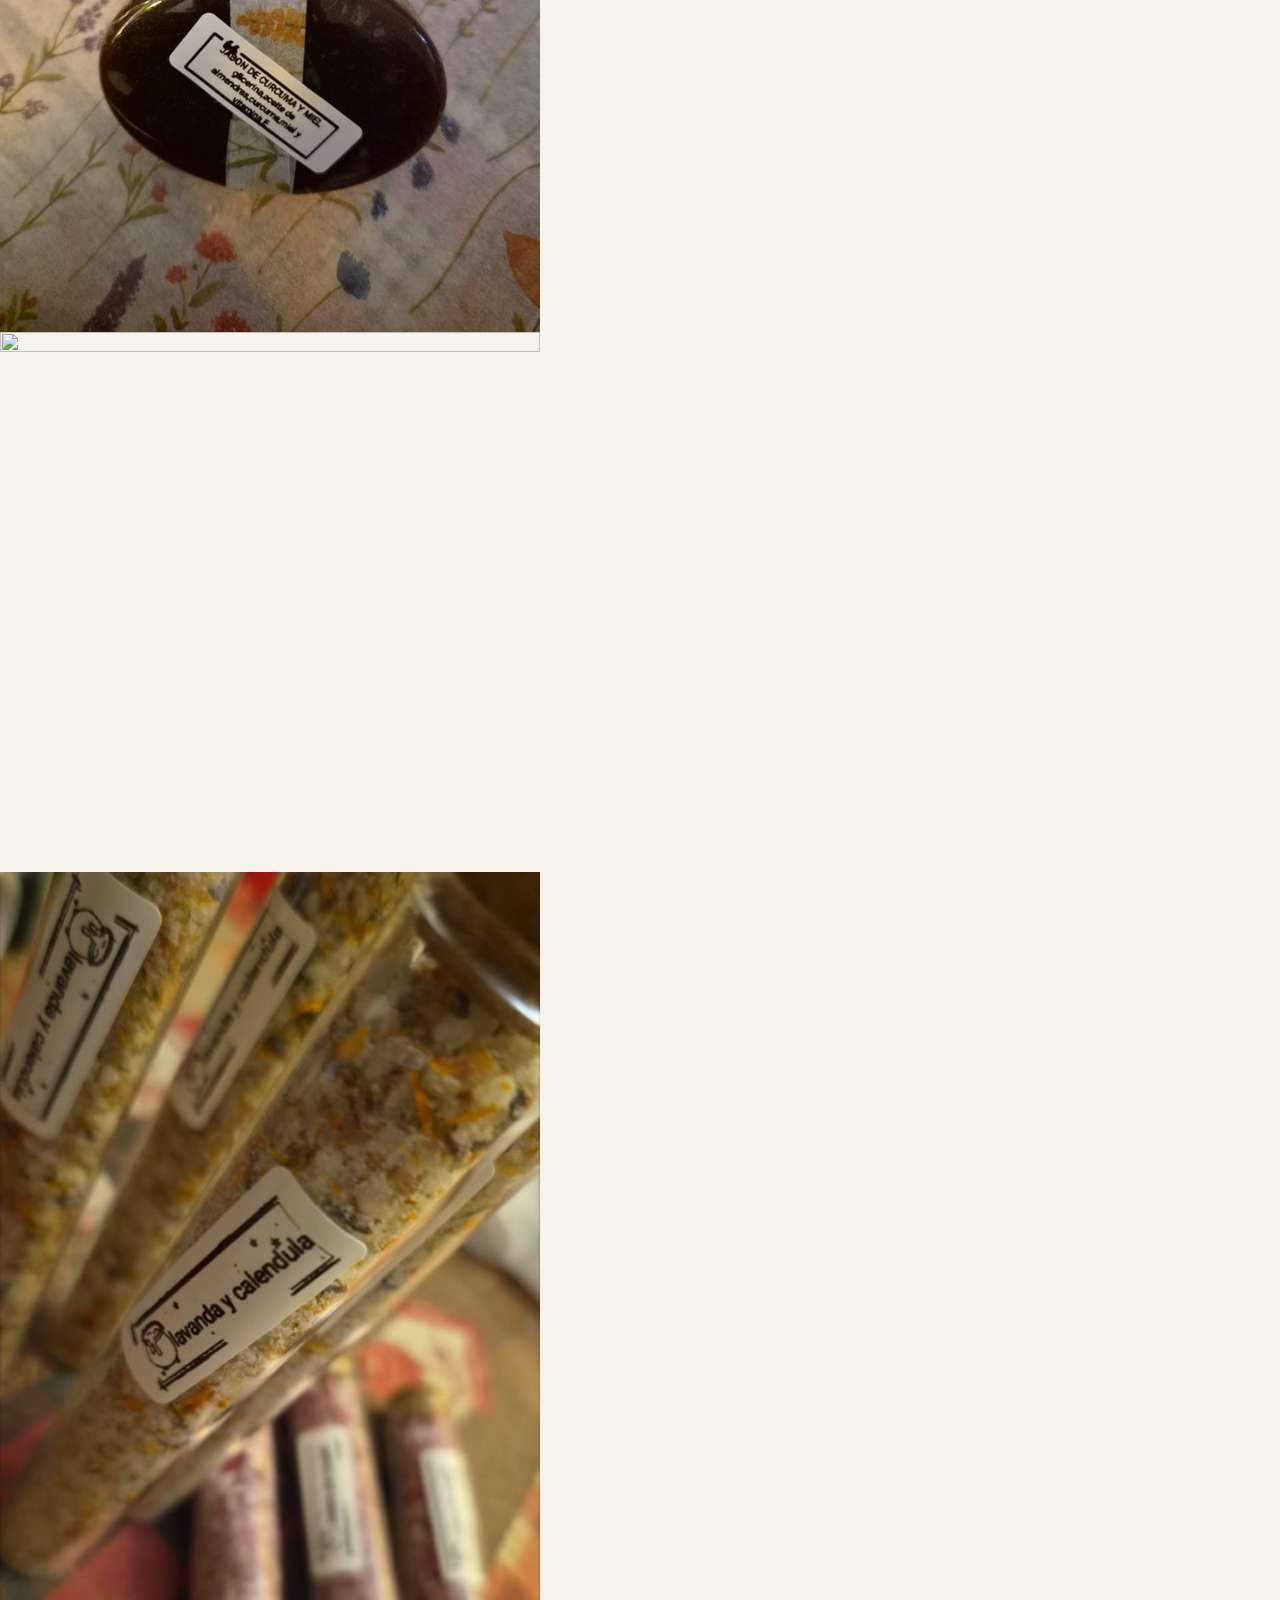
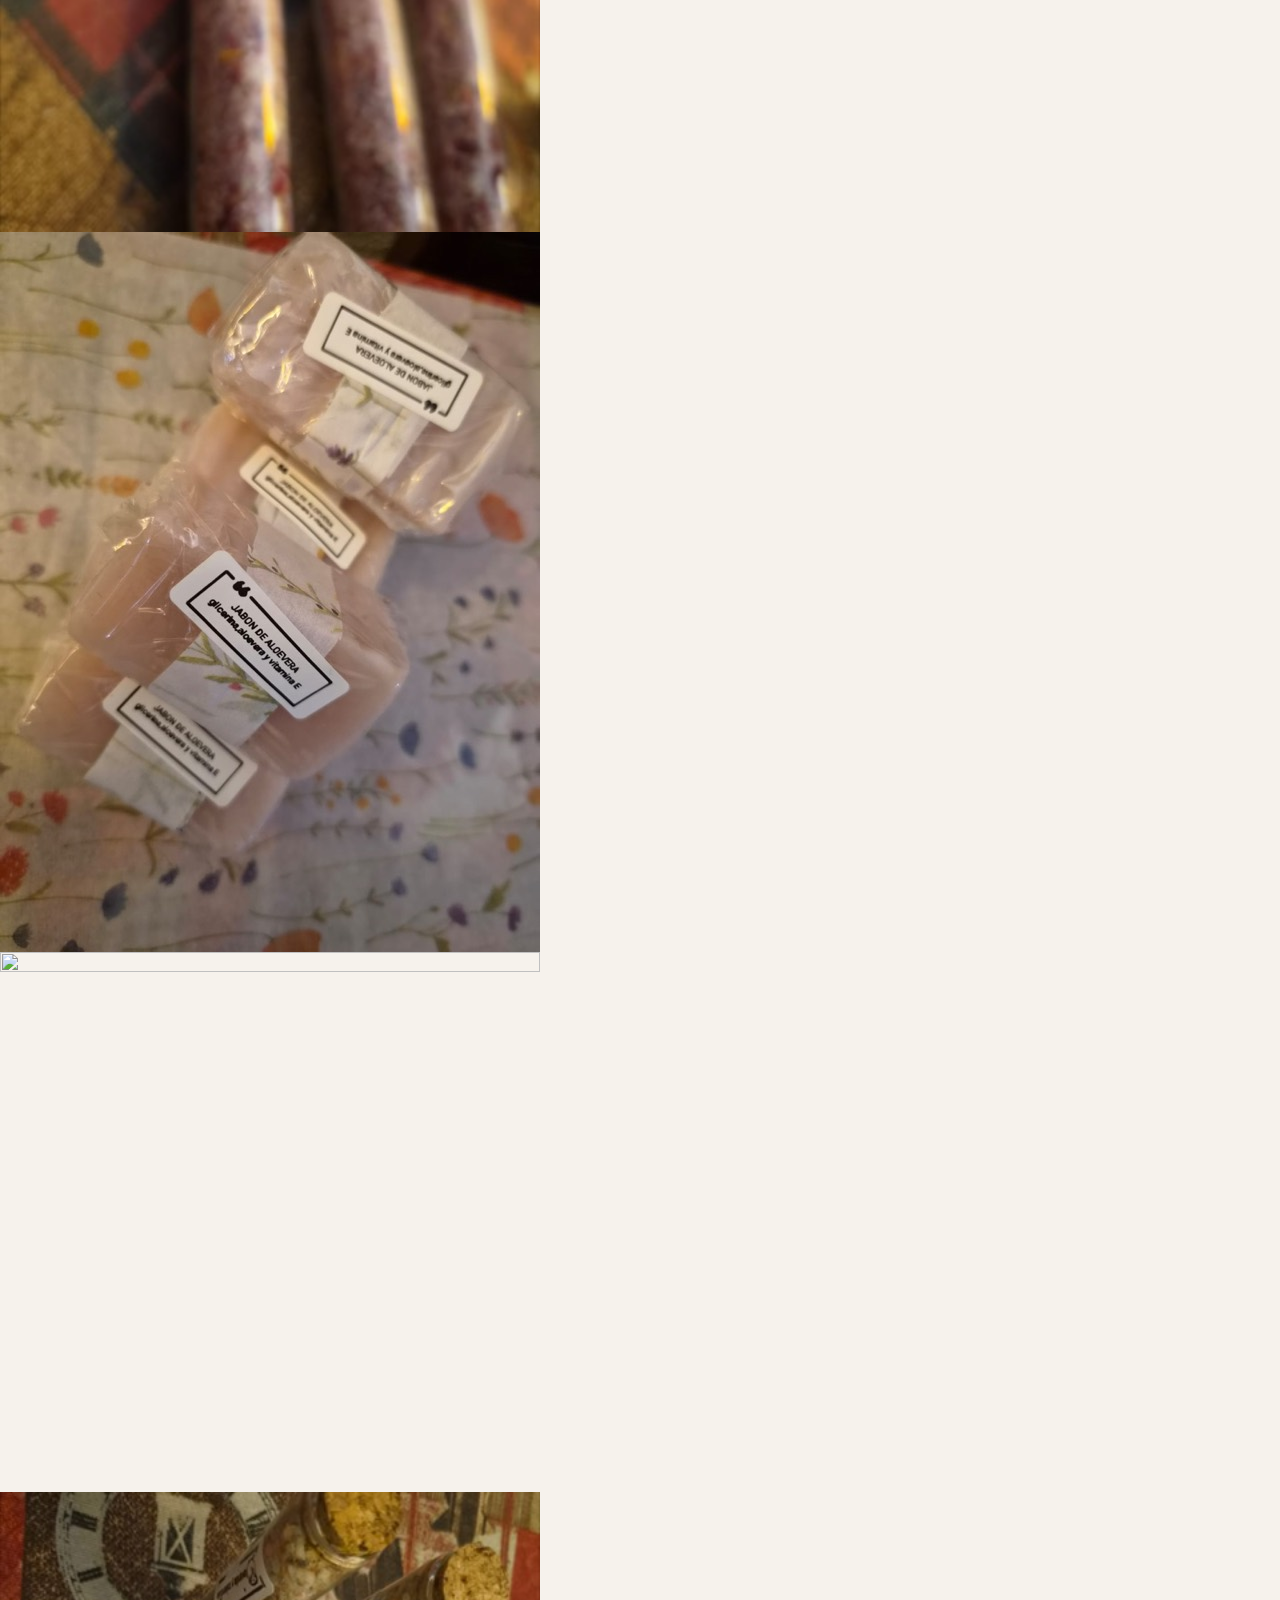
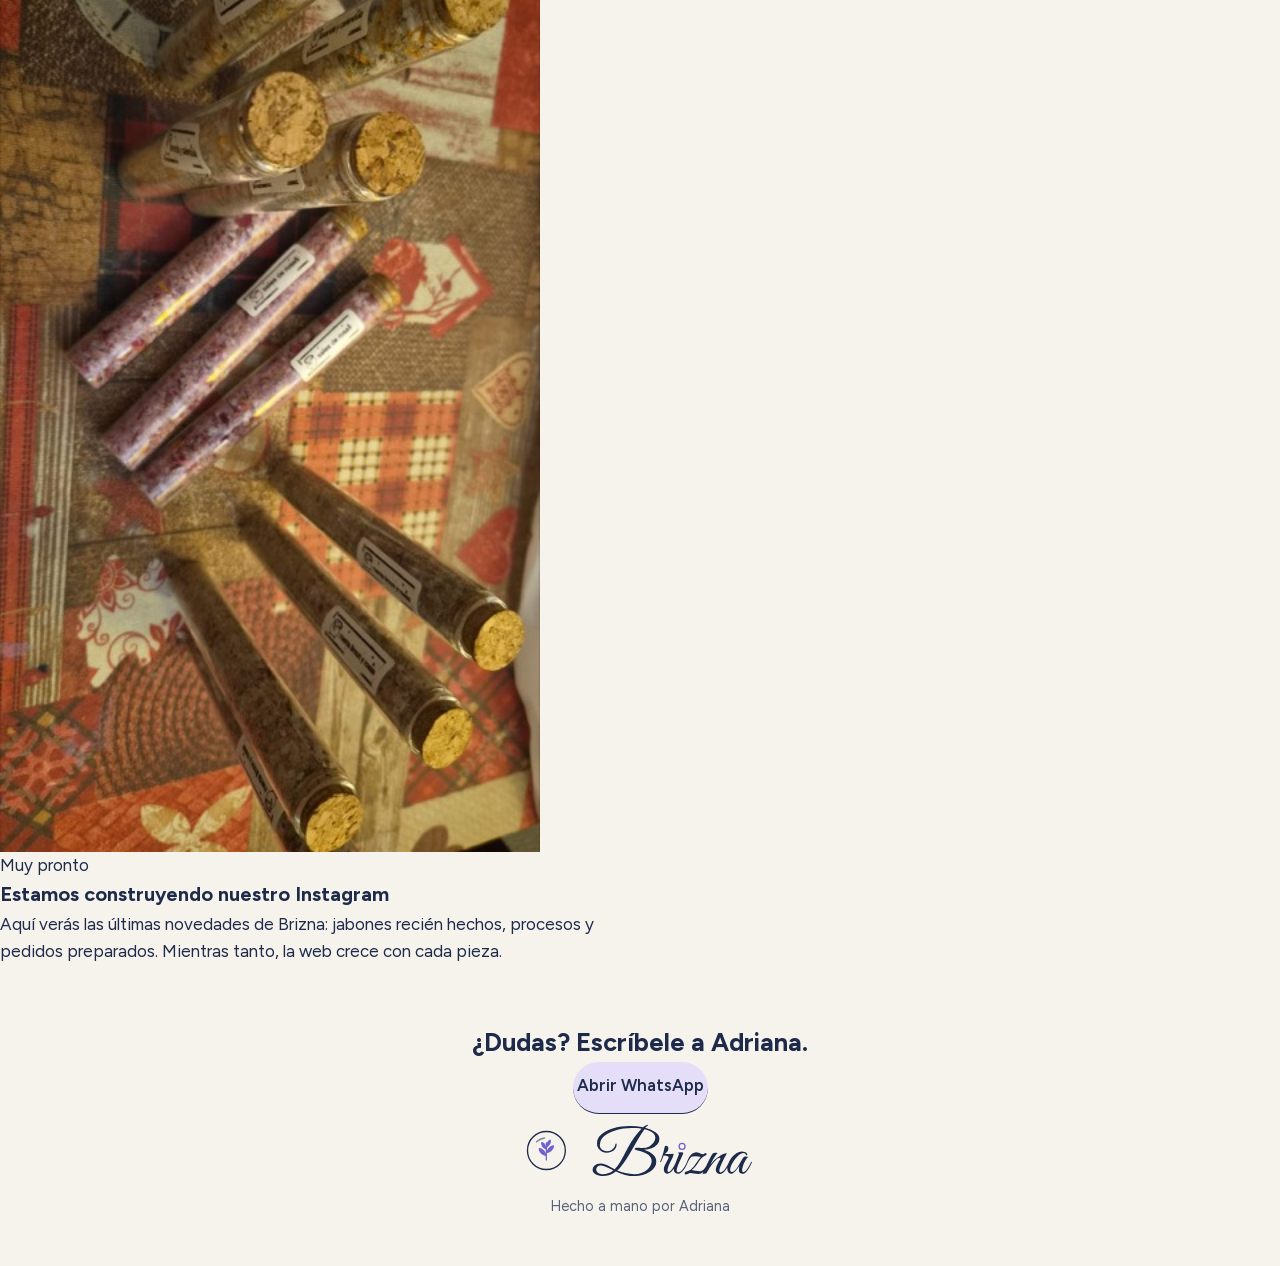
==== commit b380e5ea: "Actualizar index.html" ====
--- a/index.html
+++ b/index.html
@@ -2,10 +2,10 @@
 <html lang="es">
 <head>
 <meta charset="utf-8">
-<meta name="viewport" content="width=device-width, initial-scale=1">
-<title>Brizna · Jabones y sales artesanales</title>
-<meta name="description" content="Jabones, bálsamos y sales de baño artesanales hechos a mano. Elige tu producto y pídelo por WhatsApp.">
-<meta name="theme-color" content="#1E2A4A">
+<meta name="viewport" content="width=device-width, initial-scale=1, viewport-fit=cover">
+<title>Brizna · Jabones, bálsamos y sales hechos a mano</title>
+<meta name="description" content="Jabones, bálsamos y sales de baño hechos a mano por Adriana. Mira cómo se hacen, crea tu jabón a tu gusto y pídelo por WhatsApp.">
+<meta name="theme-color" content="#F6F2EC">
 <link rel="canonical" href="https://brizna.shop/">
 <link rel="icon" href="img/favicon.svg" type="image/svg+xml">
 <link rel="icon" href="img/icono-48.png" sizes="48x48" type="image/png">
@@ -13,8 +13,8 @@
 <meta property="og:type" content="website">
 <meta property="og:locale" content="es_ES">
 <meta property="og:site_name" content="Brizna">
-<meta property="og:title" content="Brizna · Jabones y sales artesanales">
-<meta property="og:description" content="Jabones, bálsamos y sales de baño hechos a mano. Elige tu producto y pídelo por WhatsApp.">
+<meta property="og:title" content="Brizna · Jabones, bálsamos y sales hechos a mano">
+<meta property="og:description" content="Hechos a mano por Adriana. Mira cómo se hacen y pídelos por WhatsApp.">
 <meta property="og:url" content="https://brizna.shop/">
 <meta property="og:image" content="https://brizna.shop/img/compartir.jpg">
 <meta property="og:image:width" content="1200">
@@ -22,65 +22,228 @@
 <meta name="twitter:card" content="summary_large_image">
 <link rel="preload" href="fonts/bricolage.woff2" as="font" type="font/woff2" crossorigin>
 <link rel="preload" href="fonts/figtree.woff2" as="font" type="font/woff2" crossorigin>
-<link rel="preload" href="img/portada.jpg" as="image">
+<script>document.documentElement.classList.add("js")</script>
 <link rel="stylesheet" href="styles.css">
-<script type="application/ld+json">{"@context":"https://schema.org","@type":"Store","name":"Brizna","url":"https://brizna.shop/","description":"Jabones, bálsamos y sales de baño artesanales hechos a mano.","image":"https://brizna.shop/img/compartir.jpg","telephone":"+34674401197"}</script>
+<script type="application/ld+json">{"@context":"https://schema.org","@type":"Store","name":"Brizna","url":"https://brizna.shop/","description":"Jabones, bálsamos y sales de baño hechos a mano por Adriana.","image":"https://brizna.shop/img/compartir.jpg","telephone":"+34674401197"}</script>
+<script type="application/ld+json">{"@context":"https://schema.org","@type":"FAQPage","mainEntity":[{"@type":"Question","name":"¿Cómo hago un pedido?","acceptedAnswer":{"@type":"Answer","text":"Eliges tu producto, pulsas Pedir y se abre WhatsApp con el mensaje ya escrito. Adriana te contesta, te dice el precio y te va avisando: pedido recibido, en proceso y listo."}},{"@type":"Question","name":"¿Cuánto cuestan los productos?","acceptedAnswer":{"@type":"Answer","text":"Adriana te dice el precio al contestarte. Así te lo confirma según lo que pidas."}},{"@type":"Question","name":"¿Cómo recibo mi pedido?","acceptedAnswer":{"@type":"Answer","text":"Lo hablas directamente con Adriana por WhatsApp: ella te dice si puedes recogerlo o enviártelo."}},{"@type":"Question","name":"¿Qué ingredientes llevan?","acceptedAnswer":{"@type":"Answer","text":"Cada producto muestra sus ingredientes en la ficha y en la etiqueta. Si tienes alguna alergia, pregúntale a Adriana antes de pedir."}},{"@type":"Question","name":"¿Puedo pedir un jabón a mi gusto?","acceptedAnswer":{"@type":"Answer","text":"Sí. En la sección «Crea tu jabón» eliges para qué lo quieres, los ingredientes, el aroma y la forma. Adriana te confirma si es posible y cuánto cuesta."}},{"@type":"Question","name":"¿Son aptos para piel sensible o para bebés?","acceptedAnswer":{"@type":"Answer","text":"Hay un jabón ultrasuave pensado para bebé. Si tu piel es muy sensible o tienes dudas, cuéntaselo a Adriana y consulta también con tu pediatra o dermatólogo."}},{"@type":"Question","name":"¿El bálsamo para la tos y los mocos es un medicamento?","acceptedAnswer":{"@type":"Answer","text":"No. Es un bálsamo artesanal de aceite de coco, manteca de karité, cera de abeja y aceites esenciales de lavanda y ravintsara. No sustituye a ningún tratamiento médico."}},{"@type":"Question","name":"¿Cómo cuido mi jabón para que dure más?","acceptedAnswer":{"@type":"Answer","text":"Déjalo secar entre usos, en una jabonera con escurridor y lejos del agua directa de la ducha."}},{"@type":"Question","name":"¿Cuánto tardan en prepararlo?","acceptedAnswer":{"@type":"Answer","text":"Todo se hace a mano, así que depende de lo que pidas. Adriana te dice el plazo exacto al contestarte."}},{"@type":"Question","name":"¿Puedo dejar mi opinión?","acceptedAnswer":{"@type":"Answer","text":"¡Claro! En la sección de reseñas puedes contar qué tal te ha ido. Adriana la recibe y la publica con tu permiso."}}]}</script>
 </head>
-<body>
+<body data-tel="34674401197">
 <a class="saltar" href="#productos">Saltar a los productos</a>
 
-<header class="hero" style="background-image:linear-gradient(180deg,rgba(30,42,74,.22) 0%,rgba(30,42,74,.5) 55%,rgba(30,42,74,.92) 100%),url(img/portada.jpg)">
-  <div class="hero-in">
-    <img class="hero-logo" src="img/logo-hero.svg" alt="Brizna" width="300" height="260">
-    <h1>Jabones, bálsamos y sales<br>hechos a mano, con cariño</h1>
-    <p class="sub">Elige tu producto, pídelo por WhatsApp y Adriana te lo prepara.</p>
-    <div class="botones"><a class="ver" href="#productos">Ver productos</a><a class="ver ver2" href="#como-pedir">Cómo pedir</a></div>
+<header class="nav" id="nav">
+  <div class="nav-in">
+    <a href="#inicio" class="nav-logo" aria-label="Brizna, inicio"><img src="img/logo-pie.svg" alt="Brizna" width="107" height="30"></a>
+    <nav class="nav-links" aria-label="Principal">
+      <a href="#productos">Productos</a>
+      <a href="#proceso">Cómo se hace</a>
+      <a href="#crea">Crea tu jabón</a>
+      <a href="#resenas">Reseñas</a>
+      <a href="#cita">Asesoramiento</a>
+      <a href="#faq">Preguntas</a>
+    </nav>
+    <a class="nav-cta" href="https://wa.me/34674401197?text=Hola%20Adriana%2C%20quer%C3%ADa%20hacerte%20una%20consulta.">Escribir</a>
+    <details class="menu">
+      <summary aria-label="Abrir menú"><span></span><span></span></summary>
+      <div class="menu-panel">
+        <a href="#productos">Productos</a>
+        <a href="#proceso">Cómo se hace</a>
+        <a href="#crea">Crea tu jabón</a>
+        <a href="#resenas">Reseñas</a>
+        <a href="#cita">Asesoramiento</a>
+        <a href="#faq">Preguntas</a>
+      </div>
+    </details>
   </div>
 </header>
 
+<section class="hero" id="inicio">
+  <div class="hero-bg" aria-hidden="true"><video autoplay muted loop playsinline preload="auto" poster="video/hero.jpg" tabindex="-1"><source src="video/hero.mp4" type="video/mp4"></video></div>
+  <div class="hero-in">
+    <div class="hero-txt">
+      <p class="kicker">Jabones · Bálsamos · Sales de baño</p>
+      <h1>Hechos <em>a mano</em>,<br>uno a uno.</h1>
+      <p class="sub">Los prepara Adriana. Tú eliges, pulsas <b>Pedir</b> y hablas con ella directamente por WhatsApp.</p>
+      <div class="botones"><a class="ver" href="#productos">Ver productos</a><a class="enlace" href="#crea">Crea tu jabón <span aria-hidden="true">›</span></a></div>
+    </div>
+  </div>
+  <a class="hero-chip" href="#proceso">Así se hace <span aria-hidden="true">›</span></a>
+</section>
+
+<section class="declara" aria-labelledby="declara-t">
+  <h2 class="sr" id="declara-t">Qué es Brizna</h2>
+  <p class="declara-txt" data-palabras>Brizna es una pizca. Una hebra fina, un poquito de algo. Así son las piezas de Adriana: pequeñas, hechas a mano y con los ingredientes escritos en la etiqueta.</p>
+  <p class="lleva rv"><span>Lo que lleva</span> Glicerina · aloe vera · cúrcuma · miel · caléndula · karité · cera de abeja · árbol del té · arcilla rosa · lavanda · rosas</p>
+</section>
+
 <main>
-  <ul class="pilares2" aria-label="Cómo trabaja Brizna">
-    <li><b>Hecho a mano</b><span>Por Adriana.</span></li>
-    <li><b>Pide por WhatsApp</b><span>Sin registros ni carrito.</span></li>
-    <li><b>Adriana te contesta</b><span>Y te va avisando de tu pedido.</span></li>
-  </ul>
-
-  <section class="intro">
-    <h2>Nuestros productos</h2>
-    <p>Pulsa <em>Pedir</em> y se abre WhatsApp con tu mensaje ya escrito.</p>
-  </section>
-
-  <div id="productos"><h3 class="tipo">Jabones</h3>
-    <section class="productos" aria-label="Jabones"><article class="prod"><div class="prod-foto"><img src="img/jabon-arroz.jpg" alt="Jabón de arroz" width="405" height="720" loading="lazy" style="object-position:50% 72%"></div><h4>Jabón de arroz</h4><p class="det">Glicerina, harina de arroz, vitamina E y aceite de almendras.</p><div class="prod-pie"><span class="precio"><span class="hueco">Consultar precio</span></span><a class="pedir" aria-label="Pedir Jabón de arroz" href="https://wa.me/34674401197?text=Hola%20Adriana%2C%20me%20gustar%C3%ADa%20pedir%3A%20Jab%C3%B3n%20de%20arroz.%20%C2%BFEst%C3%A1%20disponible%3F">Pedir</a></div></article>
-    <article class="prod"><div class="prod-foto"><img src="img/jabon-curcuma-miel.jpg" alt="Jabón de cúrcuma y miel" width="540" height="720" loading="lazy" style="object-position:50% 50%"></div><h4>Jabón de cúrcuma y miel</h4><p class="det">Glicerina, aceite de almendras, cúrcuma, miel y vitamina E.</p><div class="prod-pie"><span class="precio"><span class="hueco">Consultar precio</span></span><a class="pedir" aria-label="Pedir Jabón de cúrcuma y miel" href="https://wa.me/34674401197?text=Hola%20Adriana%2C%20me%20gustar%C3%ADa%20pedir%3A%20Jab%C3%B3n%20de%20c%C3%BArcuma%20y%20miel.%20%C2%BFEst%C3%A1%20disponible%3F">Pedir</a></div></article>
-    <article class="prod"><div class="prod-foto"><img src="img/jabon-calmante-calendula.jpg" alt="Jabón calmante de caléndula" width="540" height="720" loading="lazy" style="object-position:50% 50%"></div><h4>Jabón calmante de caléndula</h4><p class="det">Con pétalos de caléndula.</p><div class="prod-pie"><span class="precio"><span class="hueco">Consultar precio</span></span><a class="pedir" aria-label="Pedir Jabón calmante de caléndula" href="https://wa.me/34674401197?text=Hola%20Adriana%2C%20me%20gustar%C3%ADa%20pedir%3A%20Jab%C3%B3n%20calmante%20de%20cal%C3%A9ndula.%20%C2%BFEst%C3%A1%20disponible%3F">Pedir</a></div></article>
-    <article class="prod"><div class="prod-foto"><img src="img/jabon-carbon-arbol-te.jpg" alt="Jabón purificante de carbón activo y árbol del té" width="540" height="720" loading="lazy" style="object-position:50% 55%"></div><h4>Jabón purificante de carbón activo y árbol del té</h4><p class="det">Carbón activo y árbol del té.</p><div class="prod-pie"><span class="precio"><span class="hueco">Consultar precio</span></span><a class="pedir" aria-label="Pedir Jabón purificante de carbón activo y árbol del té" href="https://wa.me/34674401197?text=Hola%20Adriana%2C%20me%20gustar%C3%ADa%20pedir%3A%20Jab%C3%B3n%20purificante%20de%20carb%C3%B3n%20activo%20y%20%C3%A1rbol%20del%20t%C3%A9.%20%C2%BFEst%C3%A1%20disponible%3F">Pedir</a></div></article>
-    <article class="prod"><div class="prod-foto"><img src="img/jabon-arbol-te-arcilla-lavanda.jpg" alt="Jabón de árbol del té, arcilla rosa y lavanda" width="540" height="720" loading="lazy" style="object-position:50% 55%"></div><h4>Jabón de árbol del té, arcilla rosa y lavanda</h4><p class="det">Árbol del té, arcilla rosa y lavanda.</p><div class="prod-pie"><span class="precio"><span class="hueco">Consultar precio</span></span><a class="pedir" aria-label="Pedir Jabón de árbol del té, arcilla rosa y lavanda" href="https://wa.me/34674401197?text=Hola%20Adriana%2C%20me%20gustar%C3%ADa%20pedir%3A%20Jab%C3%B3n%20de%20%C3%A1rbol%20del%20t%C3%A9%2C%20arcilla%20rosa%20y%20lavanda.%20%C2%BFEst%C3%A1%20disponible%3F">Pedir</a></div></article>
-    <article class="prod"><div class="prod-foto"><img src="img/jabon-aloe-vera.jpg" alt="Jabón de aloe vera" width="540" height="720" loading="lazy" style="object-position:50% 50%"></div><h4>Jabón de aloe vera</h4><p class="det">Glicerina, aloe vera y vitamina E.</p><div class="prod-pie"><span class="precio"><span class="hueco">Consultar precio</span></span><a class="pedir" aria-label="Pedir Jabón de aloe vera" href="https://wa.me/34674401197?text=Hola%20Adriana%2C%20me%20gustar%C3%ADa%20pedir%3A%20Jab%C3%B3n%20de%20aloe%20vera.%20%C2%BFEst%C3%A1%20disponible%3F">Pedir</a></div></article></section>
-    <h3 class="tipo">Bálsamos</h3>
-    <section class="productos" aria-label="Bálsamos"><article class="prod"><div class="prod-foto"><img src="img/balsamo-miel-cera.jpg" alt="Bálsamo de miel y cera de abeja" width="720" height="540" loading="lazy" style="object-position:50% 55%"></div><h4>Bálsamo de miel y cera de abeja</h4><p class="det">En lata de aluminio.</p><div class="prod-pie"><span class="precio"><span class="hueco">Consultar precio</span></span><a class="pedir" aria-label="Pedir Bálsamo de miel y cera de abeja" href="https://wa.me/34674401197?text=Hola%20Adriana%2C%20me%20gustar%C3%ADa%20pedir%3A%20B%C3%A1lsamo%20de%20miel%20y%20cera%20de%20abeja.%20%C2%BFEst%C3%A1%20disponible%3F">Pedir</a></div></article>
-    <article class="prod"><div class="prod-foto"><img src="img/balsamo-calendula.jpg" alt="Bálsamo de caléndula" width="540" height="720" loading="lazy" style="object-position:40% 40%"></div><h4>Bálsamo de caléndula</h4><p class="det">Cera de abeja, aceite de caléndula, aceite de coco y ricino, y esencia de naranja.</p><div class="prod-pie"><span class="precio"><span class="hueco">Consultar precio</span></span><a class="pedir" aria-label="Pedir Bálsamo de caléndula" href="https://wa.me/34674401197?text=Hola%20Adriana%2C%20me%20gustar%C3%ADa%20pedir%3A%20B%C3%A1lsamo%20de%20cal%C3%A9ndula.%20%C2%BFEst%C3%A1%20disponible%3F">Pedir</a></div></article></section>
-    <h3 class="tipo">Sales de baño</h3>
-    <section class="productos" aria-label="Sales de baño"><article class="prod"><div class="prod-foto"><img src="img/sal-menta-limon-rosas.jpg" alt="Sales de menta, limón y rosas" width="405" height="720" loading="lazy" style="object-position:50% 45%"></div><h4>Sales de menta, limón y rosas</h4><p class="det">En tubo de cristal con tapón de corcho.</p><div class="prod-pie"><span class="precio"><span class="hueco">Consultar precio</span></span><a class="pedir" aria-label="Pedir Sales de menta, limón y rosas" href="https://wa.me/34674401197?text=Hola%20Adriana%2C%20me%20gustar%C3%ADa%20pedir%3A%20Sales%20de%20menta%2C%20lim%C3%B3n%20y%20rosas.%20%C2%BFEst%C3%A1%20disponible%3F">Pedir</a></div></article>
-    <article class="prod"><div class="prod-foto"><img src="img/sal-lavanda-calendula.jpg" alt="Sales de lavanda y caléndula" width="405" height="720" loading="lazy" style="object-position:50% 40%"></div><h4>Sales de lavanda y caléndula</h4><p class="det">En tubo de cristal con tapón de corcho.</p><div class="prod-pie"><span class="precio"><span class="hueco">Consultar precio</span></span><a class="pedir" aria-label="Pedir Sales de lavanda y caléndula" href="https://wa.me/34674401197?text=Hola%20Adriana%2C%20me%20gustar%C3%ADa%20pedir%3A%20Sales%20de%20lavanda%20y%20cal%C3%A9ndula.%20%C2%BFEst%C3%A1%20disponible%3F">Pedir</a></div></article>
-    <article class="prod"><div class="prod-foto"><img src="img/sal-rosas.jpg" alt="Sales de rosas" width="405" height="720" loading="lazy" style="object-position:50% 55%"></div><h4>Sales de rosas</h4><p class="det">En tubo de cristal con tapón de corcho.</p><div class="prod-pie"><span class="precio"><span class="hueco">Consultar precio</span></span><a class="pedir" aria-label="Pedir Sales de rosas" href="https://wa.me/34674401197?text=Hola%20Adriana%2C%20me%20gustar%C3%ADa%20pedir%3A%20Sales%20de%20rosas.%20%C2%BFEst%C3%A1%20disponible%3F">Pedir</a></div></article></section></div>
-
-  <section class="pasos" id="como-pedir">
-    <h2>Cómo pedir</h2>
-    <ol>
-      <li><span>1</span><p><strong>Elige</strong> tu producto y pulsa <em>Pedir</em>.</p></li>
-      <li><span>2</span><p><strong>Envía</strong> el mensaje que se abre en WhatsApp.</p></li>
-      <li><span>3</span><p><strong>Adriana te responde</strong> y te va avisando: pedido recibido, en proceso y listo.</p></li>
-    </ol>
-    <figure class="envio"><img src="img/envoltorio-thank-you.jpg" alt="Pedido envuelto en bolsa de papel con pegatina Thank you" width="314" height="560" loading="lazy"><figcaption>Así te llega tu pedido, envuelto con cariño.</figcaption></figure>
+  <section class="sec" id="productos" aria-labelledby="prod-t">
+    <div class="cab rv">
+      <h2 id="prod-t">Productos</h2>
+      <p>Pulsa <b>Pedir</b> y se abre WhatsApp con tu mensaje ya escrito. Adriana te dice el precio al contestarte.</p>
+    </div>
+    <nav class="chips rv" aria-label="Tipos de producto">
+      <a href="#novedades">Novedades</a><a href="#jabones">Jabones</a><a href="#balsamos">Bálsamos</a><a href="#sales">Sales de baño</a>
+    </nav>
+    <div class="novedades" id="novedades">
+      <article class="dest rv dest-doble" style="--d:0ms"><div class="dest-fotos"><div class="dest-foto"><img src="img/balsamo-tos-mocos.jpg" alt="Bálsamo tos y mocos" width="540" height="720" loading="lazy" style="object-position:50% 50%"></div><div class="dest-foto dest-foto2"><img src="img/balsamo-tos-mocos-etiqueta.jpg" alt="Bálsamo tos y mocos (etiqueta con ingredientes)" width="540" height="720" loading="lazy" style="object-position:50% 50%"></div></div><div class="dest-txt"><span class="nueva">Novedad</span><h3>Bálsamo tos y mocos</h3><p>Aceite de coco, manteca de karité, cera de abeja y aceites esenciales de lavanda y ravintsara.</p><div class="dest-pie"><a class="pedir pedir-grande" aria-label="Pedir Bálsamo tos y mocos" href="https://wa.me/34674401197?text=Hola%20Adriana%2C%20me%20gustar%C3%ADa%20pedir%3A%20B%C3%A1lsamo%20tos%20y%20mocos.%20%C2%BFEst%C3%A1%20disponible%3F">Pedir</a></div></div></article>
+    <article class="dest rv" style="--d:90ms"><div class="dest-fotos"><div class="dest-foto"><img src="img/jabon-bebe.jpg" alt="Jabón ultrasuave para bebé" width="540" height="720" loading="lazy" style="object-position:50% 50%"></div></div><div class="dest-txt"><span class="nueva">Novedad</span><h3>Jabón ultrasuave para bebé</h3><p>Un jabón muy suave, pensado para la piel del bebé.</p><div class="dest-pie"><a class="pedir pedir-grande" aria-label="Pedir Jabón ultrasuave para bebé" href="https://wa.me/34674401197?text=Hola%20Adriana%2C%20me%20gustar%C3%ADa%20pedir%3A%20Jab%C3%B3n%20ultrasuave%20para%20beb%C3%A9.%20%C2%BFEst%C3%A1%20disponible%3F">Pedir</a></div></div></article>
+    </div>
+    <div class="catalogo"><h3 class="tipo rv" id="jabones">Jabones</h3>
+    <section class="productos" aria-label="Jabones"><article class="prod rv" style="--d:0ms"><div class="prod-foto"><img src="img/jabon-arroz.jpg" alt="Jabón de arroz" width="405" height="720" loading="lazy" style="object-position:50% 72%"></div><h4>Jabón de arroz</h4><p class="det">Glicerina, harina de arroz, vitamina E y aceite de almendras.</p><div class="prod-pie"><a class="pedir" aria-label="Pedir Jabón de arroz" href="https://wa.me/34674401197?text=Hola%20Adriana%2C%20me%20gustar%C3%ADa%20pedir%3A%20Jab%C3%B3n%20de%20arroz.%20%C2%BFEst%C3%A1%20disponible%3F">Pedir</a></div></article>
+    <article class="prod rv" style="--d:70ms"><div class="prod-foto"><img src="img/jabon-curcuma-miel.jpg" alt="Jabón de cúrcuma y miel" width="540" height="720" loading="lazy" style="object-position:50% 50%"></div><h4>Jabón de cúrcuma y miel</h4><p class="det">Glicerina, aceite de almendras, cúrcuma, miel y vitamina E.</p><div class="prod-pie"><a class="pedir" aria-label="Pedir Jabón de cúrcuma y miel" href="https://wa.me/34674401197?text=Hola%20Adriana%2C%20me%20gustar%C3%ADa%20pedir%3A%20Jab%C3%B3n%20de%20c%C3%BArcuma%20y%20miel.%20%C2%BFEst%C3%A1%20disponible%3F">Pedir</a></div></article>
+    <article class="prod rv" style="--d:140ms"><div class="prod-foto"><img src="img/jabon-calmante-calendula.jpg" alt="Jabón calmante de caléndula" width="540" height="720" loading="lazy" style="object-position:50% 50%"></div><h4>Jabón calmante de caléndula</h4><p class="det">Con pétalos de caléndula.</p><div class="prod-pie"><a class="pedir" aria-label="Pedir Jabón calmante de caléndula" href="https://wa.me/34674401197?text=Hola%20Adriana%2C%20me%20gustar%C3%ADa%20pedir%3A%20Jab%C3%B3n%20calmante%20de%20cal%C3%A9ndula.%20%C2%BFEst%C3%A1%20disponible%3F">Pedir</a></div></article>
+    <article class="prod rv" style="--d:0ms"><div class="prod-foto"><img src="img/jabon-carbon-arbol-te.jpg" alt="Jabón purificante de carbón activo y árbol del té" width="540" height="720" loading="lazy" style="object-position:50% 55%"></div><h4>Jabón purificante de carbón activo y árbol del té</h4><p class="det">Carbón activo y árbol del té.</p><div class="prod-pie"><a class="pedir" aria-label="Pedir Jabón purificante de carbón activo y árbol del té" href="https://wa.me/34674401197?text=Hola%20Adriana%2C%20me%20gustar%C3%ADa%20pedir%3A%20Jab%C3%B3n%20purificante%20de%20carb%C3%B3n%20activo%20y%20%C3%A1rbol%20del%20t%C3%A9.%20%C2%BFEst%C3%A1%20disponible%3F">Pedir</a></div></article>
+    <article class="prod rv" style="--d:70ms"><div class="prod-foto"><img src="img/jabon-arbol-te-arcilla-lavanda.jpg" alt="Jabón de árbol del té, arcilla rosa y lavanda" width="540" height="720" loading="lazy" style="object-position:50% 55%"></div><h4>Jabón de árbol del té, arcilla rosa y lavanda</h4><p class="det">Árbol del té, arcilla rosa y lavanda.</p><div class="prod-pie"><a class="pedir" aria-label="Pedir Jabón de árbol del té, arcilla rosa y lavanda" href="https://wa.me/34674401197?text=Hola%20Adriana%2C%20me%20gustar%C3%ADa%20pedir%3A%20Jab%C3%B3n%20de%20%C3%A1rbol%20del%20t%C3%A9%2C%20arcilla%20rosa%20y%20lavanda.%20%C2%BFEst%C3%A1%20disponible%3F">Pedir</a></div></article>
+    <article class="prod rv" style="--d:140ms"><div class="prod-foto"><img src="img/jabon-aloe-vera.jpg" alt="Jabón de aloe vera" width="540" height="720" loading="lazy" style="object-position:50% 50%"></div><h4>Jabón de aloe vera</h4><p class="det">Glicerina, aloe vera y vitamina E.</p><div class="prod-pie"><a class="pedir" aria-label="Pedir Jabón de aloe vera" href="https://wa.me/34674401197?text=Hola%20Adriana%2C%20me%20gustar%C3%ADa%20pedir%3A%20Jab%C3%B3n%20de%20aloe%20vera.%20%C2%BFEst%C3%A1%20disponible%3F">Pedir</a></div></article></section>
+    <h3 class="tipo rv" id="balsamos">Bálsamos</h3>
+    <section class="productos" aria-label="Bálsamos"><article class="prod rv" style="--d:0ms"><div class="prod-foto"><img src="img/balsamo-miel-cera.jpg" alt="Bálsamo de miel y cera de abeja" width="720" height="540" loading="lazy" style="object-position:50% 55%"></div><h4>Bálsamo de miel y cera de abeja</h4><p class="det">En lata de aluminio.</p><div class="prod-pie"><a class="pedir" aria-label="Pedir Bálsamo de miel y cera de abeja" href="https://wa.me/34674401197?text=Hola%20Adriana%2C%20me%20gustar%C3%ADa%20pedir%3A%20B%C3%A1lsamo%20de%20miel%20y%20cera%20de%20abeja.%20%C2%BFEst%C3%A1%20disponible%3F">Pedir</a></div></article>
+    <article class="prod rv" style="--d:70ms"><div class="prod-foto"><img src="img/balsamo-calendula.jpg" alt="Bálsamo de caléndula" width="540" height="720" loading="lazy" style="object-position:40% 40%"></div><h4>Bálsamo de caléndula</h4><p class="det">Cera de abeja, aceite de caléndula, aceite de coco y ricino, y esencia de naranja.</p><div class="prod-pie"><a class="pedir" aria-label="Pedir Bálsamo de caléndula" href="https://wa.me/34674401197?text=Hola%20Adriana%2C%20me%20gustar%C3%ADa%20pedir%3A%20B%C3%A1lsamo%20de%20cal%C3%A9ndula.%20%C2%BFEst%C3%A1%20disponible%3F">Pedir</a></div></article></section>
+    <h3 class="tipo rv" id="sales">Sales de baño</h3>
+    <section class="productos" aria-label="Sales de baño"><article class="prod rv" style="--d:0ms"><div class="prod-foto"><img src="img/sal-menta-limon-rosas.jpg" alt="Sales de menta, limón y rosas" width="405" height="720" loading="lazy" style="object-position:50% 45%"></div><h4>Sales de menta, limón y rosas</h4><p class="det">En tubo de cristal con tapón de corcho.</p><div class="prod-pie"><a class="pedir" aria-label="Pedir Sales de menta, limón y rosas" href="https://wa.me/34674401197?text=Hola%20Adriana%2C%20me%20gustar%C3%ADa%20pedir%3A%20Sales%20de%20menta%2C%20lim%C3%B3n%20y%20rosas.%20%C2%BFEst%C3%A1%20disponible%3F">Pedir</a></div></article>
+    <article class="prod rv" style="--d:70ms"><div class="prod-foto"><img src="img/sal-lavanda-calendula.jpg" alt="Sales de lavanda y caléndula" width="405" height="720" loading="lazy" style="object-position:50% 40%"></div><h4>Sales de lavanda y caléndula</h4><p class="det">En tubo de cristal con tapón de corcho.</p><div class="prod-pie"><a class="pedir" aria-label="Pedir Sales de lavanda y caléndula" href="https://wa.me/34674401197?text=Hola%20Adriana%2C%20me%20gustar%C3%ADa%20pedir%3A%20Sales%20de%20lavanda%20y%20cal%C3%A9ndula.%20%C2%BFEst%C3%A1%20disponible%3F">Pedir</a></div></article>
+    <article class="prod rv" style="--d:140ms"><div class="prod-foto"><img src="img/sal-rosas.jpg" alt="Sales de rosas" width="405" height="720" loading="lazy" style="object-position:50% 55%"></div><h4>Sales de rosas</h4><p class="det">En tubo de cristal con tapón de corcho.</p><div class="prod-pie"><a class="pedir" aria-label="Pedir Sales de rosas" href="https://wa.me/34674401197?text=Hola%20Adriana%2C%20me%20gustar%C3%ADa%20pedir%3A%20Sales%20de%20rosas.%20%C2%BFEst%C3%A1%20disponible%3F">Pedir</a></div></article></section></div>
+  </section>
+
+  <section class="sec proceso" id="proceso" aria-labelledby="proc-t">
+    <div class="cab rv">
+      <h2 id="proc-t">Cómo se hace un jabón</h2>
+      <p>El jabón de aloe vera, paso a paso. Todo a mano, sin prisa.</p>
+    </div>
+    <div class="galeria-wrap">
+      <ol class="galeria" id="galeria" tabindex="0" aria-label="Pasos de la elaboración. Desliza para ver más.">
+        <li class="paso"><div class="paso-v" style="background-image:url(video/paso1.jpg)"><video muted loop playsinline preload="metadata" poster="video/paso1.jpg"><source src="video/paso1.mp4" type="video/mp4"></video></div><span class="n">1</span><h3>Empezamos por el aloe</h3><p>Cortamos las hojas en trozos y las dejamos en agua.</p></li>
+        <li class="paso"><div class="paso-v" style="background-image:url(video/paso2.jpg)"><video muted loop playsinline preload="metadata" poster="video/paso2.jpg"><source src="video/paso2.mp4" type="video/mp4"></video></div><span class="n">2</span><h3>Trituramos</h3><p>Con la batidora, hasta que quede suave.</p></li>
+        <li class="paso"><div class="paso-v" style="background-image:url(video/paso3.jpg)"><video muted loop playsinline preload="metadata" poster="video/paso3.jpg"><source src="video/paso3.mp4" type="video/mp4"></video></div><span class="n">3</span><h3>La base de jabón</h3><p>Cortamos la base de glicerina en cubos para la mezcla.</p></li>
+        <li class="paso"><div class="paso-v" style="background-image:url(video/paso4.jpg)"><video muted loop playsinline preload="metadata" poster="video/paso4.jpg"><source src="video/paso4.mp4" type="video/mp4"></video></div><span class="n">4</span><h3>La mezcla</h3><p>Removemos con calma y añadimos el aceite y la vitamina E, poco a poco.</p></li>
+        <li class="paso"><div class="paso-v" style="background-image:url(video/paso5.jpg)"><video muted loop playsinline preload="metadata" poster="video/paso5.jpg"><source src="video/paso5.mp4" type="video/mp4"></video></div><span class="n">5</span><h3>Al molde</h3><p>Vertemos despacio y dejamos reposar.</p></li>
+        <li class="paso"><div class="paso-v" style="background-image:url(video/paso6.jpg)"><video muted loop playsinline preload="metadata" poster="video/paso6.jpg"><source src="video/paso6.mp4" type="video/mp4"></video></div><span class="n">6</span><h3>Cortamos</h3><p>Desmoldamos y cortamos el bloque en pastillas.</p></li>
+      </ol>
+      <div class="gal-ctrl" aria-hidden="true"><button type="button" id="gal-prev" aria-label="Anterior" tabindex="-1">‹</button><button type="button" id="gal-next" aria-label="Siguiente" tabindex="-1">›</button></div>
+    </div>
+  </section>
+
+  <section class="sec crea" id="crea" aria-labelledby="crea-t">
+    <div class="cab rv">
+      <h2 id="crea-t">Crea tu jabón a tu gusto</h2>
+      <p>Elige lo que buscas, los ingredientes, el aroma y la forma. Adriana te confirma si es posible y cuánto cuesta.</p>
+    </div>
+    <form class="crea-grid" id="form-crea" autocomplete="off">
+      <div class="crea-opc rv">
+        <fieldset><legend><b>1</b> ¿Qué buscas?</legend><div class="opcs"><label class="opc"><input type="radio" name="buscas" value="Suave y calmante" checked><span>Suave y calmante</span></label><label class="opc"><input type="radio" name="buscas" value="Purificante"><span>Purificante</span></label><label class="opc"><input type="radio" name="buscas" value="Nutritivo e hidratante"><span>Nutritivo e hidratante</span></label><label class="opc"><input type="radio" name="buscas" value="Luminoso"><span>Luminoso</span></label><label class="opc"><input type="radio" name="buscas" value="Ultrasuave para bebé"><span>Ultrasuave para bebé</span></label></div></fieldset>
+        <fieldset><legend><b>2</b> Ingredientes <small>(hasta 3)</small></legend><div class="opcs"><label class="opc"><input type="checkbox" name="ingr" value="Aloe vera"><span>Aloe vera</span></label><label class="opc"><input type="checkbox" name="ingr" value="Arroz"><span>Arroz</span></label><label class="opc"><input type="checkbox" name="ingr" value="Cúrcuma"><span>Cúrcuma</span></label><label class="opc"><input type="checkbox" name="ingr" value="Miel"><span>Miel</span></label><label class="opc"><input type="checkbox" name="ingr" value="Caléndula"><span>Caléndula</span></label><label class="opc"><input type="checkbox" name="ingr" value="Carbón activo"><span>Carbón activo</span></label><label class="opc"><input type="checkbox" name="ingr" value="Árbol del té"><span>Árbol del té</span></label><label class="opc"><input type="checkbox" name="ingr" value="Arcilla rosa"><span>Arcilla rosa</span></label><label class="opc"><input type="checkbox" name="ingr" value="Lavanda"><span>Lavanda</span></label><label class="opc"><input type="checkbox" name="ingr" value="Karité"><span>Karité</span></label></div></fieldset>
+        <fieldset><legend><b>3</b> Aroma</legend><div class="opcs"><label class="opc"><input type="radio" name="aroma" value="Sin aroma" checked><span>Sin aroma</span></label><label class="opc"><input type="radio" name="aroma" value="Lavanda"><span>Lavanda</span></label><label class="opc"><input type="radio" name="aroma" value="Naranja"><span>Naranja</span></label><label class="opc"><input type="radio" name="aroma" value="Rosas"><span>Rosas</span></label><label class="opc"><input type="radio" name="aroma" value="Menta y limón"><span>Menta y limón</span></label></div></fieldset>
+        <fieldset><legend><b>4</b> Forma</legend><div class="opcs"><label class="opc"><input type="radio" name="forma" value="Redonda" checked><span>Redonda</span></label><label class="opc"><input type="radio" name="forma" value="Rectangular"><span>Rectangular</span></label></div></fieldset>
+        <div class="fila2"><label class="campo"><span>Cantidad</span><select name="cant"><option>1</option><option>2</option><option>3</option><option>4</option><option>5</option><option>6</option><option>8</option><option>10</option></select></label>
+        <label class="campo"><span>Algo más que Adriana deba saber</span><input type="text" name="nota" placeholder="Alergias, un regalo, un color…" maxlength="140"></label></div></div>
+      <aside class="crea-res rv" aria-live="polite">
+        <div class="etiqueta"><span class="etq-marca">Brizna</span><b id="etq-nombre">Jabón suave y calmante</b><small id="etq-det">Redondo · sin aroma</small></div>
+        <ul class="res-lista" id="res-lista"></ul>
+        <a class="ver ancho" id="crea-pedir" href="https://wa.me/34674401197?text=Hola%20Adriana%2C%20quer%C3%ADa%20hacerte%20una%20consulta.">Pedir mi jabón</a>
+        <p class="peq">Se abre WhatsApp con tu diseño. Adriana te contesta con el precio y el plazo.</p>
+      </aside>
+    </form>
+  </section>
+
+  <section class="sec resenas" id="resenas" aria-labelledby="res-t">
+    <div class="cab rv">
+      <h2 id="res-t">Lo que dice la gente</h2>
+      <p>Opiniones de quienes ya han probado los productos de Brizna.</p>
+    </div>
+    <div class="vacio rv"><div class="estrellas" aria-hidden="true">☆☆☆☆☆</div><p><b>Aún no hay reseñas.</b><br>Cuando pruebes un producto de Brizna, cuéntanos qué tal. Tu opinión ayuda a otras personas.</p></div>
+    
+    <details class="dejar rv">
+      <summary>Dejar mi reseña</summary>
+      <form id="form-resena" class="form">
+        <div class="fila2">
+          <label class="campo"><span>Tu nombre</span><input type="text" name="nombre" required maxlength="40" autocomplete="given-name"></label>
+          <label class="campo"><span>Producto</span><select name="producto"><option>Varios productos</option><option>Bálsamo tos y mocos</option><option>Jabón ultrasuave para bebé</option><option>Jabón de arroz</option><option>Jabón de cúrcuma y miel</option><option>Jabón calmante de caléndula</option><option>Jabón purificante de carbón activo y árbol del té</option><option>Jabón de árbol del té, arcilla rosa y lavanda</option><option>Jabón de aloe vera</option><option>Bálsamo de miel y cera de abeja</option><option>Bálsamo de caléndula</option><option>Sales de menta, limón y rosas</option><option>Sales de lavanda y caléndula</option><option>Sales de rosas</option></select></label>
+        </div>
+        <fieldset class="stars"><legend>Tu valoración</legend>
+          <div class="stars-in">
+            <input type="radio" name="estrellas" id="e5" value="5" checked><label for="e5" title="5 estrellas">★</label>
+            <input type="radio" name="estrellas" id="e4" value="4"><label for="e4" title="4 estrellas">★</label>
+            <input type="radio" name="estrellas" id="e3" value="3"><label for="e3" title="3 estrellas">★</label>
+            <input type="radio" name="estrellas" id="e2" value="2"><label for="e2" title="2 estrellas">★</label>
+            <input type="radio" name="estrellas" id="e1" value="1"><label for="e1" title="1 estrella">★</label>
+          </div>
+        </fieldset>
+        <label class="campo"><span>Tu opinión</span><textarea name="texto" rows="4" required maxlength="400" placeholder="Cuéntanos qué tal te ha ido"></textarea></label>
+        <label class="check"><input type="checkbox" name="ok" required><span>Doy permiso para publicar mi reseña en la web con mi nombre.</span></label>
+        <button class="ver" type="submit">Enviar reseña por WhatsApp</button>
+        <p class="peq">Se abre WhatsApp con tu reseña escrita. Adriana la revisa y la publica.</p>
+      </form>
+    </details>
+  </section>
+
+  <section class="sec cita" id="cita" aria-labelledby="cita-t">
+    <div class="cita-in">
+      <div class="cab rv">
+        <h2 id="cita-t">Pide cita de asesoramiento</h2>
+        <p>¿Piel sensible, un regalo, un jabón a medida? Cuéntale a Adriana qué necesitas y elige cuándo te viene bien.</p>
+        
+      </div>
+      <form class="form rv" id="form-cita">
+        <label class="campo"><span>Tu nombre</span><input type="text" name="nombre" required maxlength="40" autocomplete="given-name"></label>
+        <label class="campo"><span>¿Sobre qué quieres consejo?</span>
+          <select name="tema"><option>Piel sensible</option><option>Jabón para bebé</option><option>Un jabón a mi gusto</option><option>Un regalo</option><option>Otra cosa</option></select>
+        </label>
+        <div class="fila2">
+          <label class="campo"><span>Día</span><input type="date" name="dia" required></label>
+          <fieldset class="seg"><legend>Franja</legend>
+            <label><input type="radio" name="franja" value="mañana" checked><span>Mañana</span></label>
+            <label><input type="radio" name="franja" value="tarde"><span>Tarde</span></label>
+          </fieldset>
+        </div>
+        <fieldset class="seg"><legend>¿Cómo prefieres hablar?</legend>
+          <label><input type="radio" name="canal" value="un mensaje de WhatsApp" checked><span>WhatsApp</span></label>
+          <label><input type="radio" name="canal" value="una llamada"><span>Llamada</span></label>
+        </fieldset>
+        <button class="ver" type="submit">Pedir cita por WhatsApp</button>
+        <p class="peq">Adriana te confirma el día y la hora por WhatsApp.</p>
+      </form>
+    </div>
+  </section>
+
+  <section class="sec faq" id="faq" aria-labelledby="faq-t">
+    <div class="cab rv"><h2 id="faq-t">Preguntas frecuentes</h2></div>
+    <div class="faq-lista">
+      <details class="rv"><summary>¿Cómo hago un pedido?</summary><p>Eliges tu producto, pulsas Pedir y se abre WhatsApp con el mensaje ya escrito. Adriana te contesta, te dice el precio y te va avisando: pedido recibido, en proceso y listo.</p></details>
+      <details class="rv"><summary>¿Cuánto cuestan los productos?</summary><p>Adriana te dice el precio al contestarte. Así te lo confirma según lo que pidas.</p></details>
+      <details class="rv"><summary>¿Cómo recibo mi pedido?</summary><p>Lo hablas directamente con Adriana por WhatsApp: ella te dice si puedes recogerlo o enviártelo.</p></details>
+      <details class="rv"><summary>¿Qué ingredientes llevan?</summary><p>Cada producto muestra sus ingredientes en la ficha y en la etiqueta. Si tienes alguna alergia, pregúntale a Adriana antes de pedir.</p></details>
+      <details class="rv"><summary>¿Puedo pedir un jabón a mi gusto?</summary><p>Sí. En la sección «Crea tu jabón» eliges para qué lo quieres, los ingredientes, el aroma y la forma. Adriana te confirma si es posible y cuánto cuesta.</p></details>
+      <details class="rv"><summary>¿Son aptos para piel sensible o para bebés?</summary><p>Hay un jabón ultrasuave pensado para bebé. Si tu piel es muy sensible o tienes dudas, cuéntaselo a Adriana y consulta también con tu pediatra o dermatólogo.</p></details>
+      <details class="rv"><summary>¿El bálsamo para la tos y los mocos es un medicamento?</summary><p>No. Es un bálsamo artesanal de aceite de coco, manteca de karité, cera de abeja y aceites esenciales de lavanda y ravintsara. No sustituye a ningún tratamiento médico.</p></details>
+      <details class="rv"><summary>¿Cómo cuido mi jabón para que dure más?</summary><p>Déjalo secar entre usos, en una jabonera con escurridor y lejos del agua directa de la ducha.</p></details>
+      <details class="rv"><summary>¿Cuánto tardan en prepararlo?</summary><p>Todo se hace a mano, así que depende de lo que pidas. Adriana te dice el plazo exacto al contestarte.</p></details>
+      <details class="rv"><summary>¿Puedo dejar mi opinión?</summary><p>¡Claro! En la sección de reseñas puedes contar qué tal te ha ido. Adriana la recibe y la publica con tu permiso.</p></details>
+    </div>
+  </section>
+
+  <section class="sec feed-sec" id="novedades-brizna" aria-labelledby="feed-t">
+    <div class="cab rv">
+      <h2 id="feed-t">Últimas publicaciones</h2>
+    </div>
+    <div class="feed-wrap">
+      <div class="feed feed-soon" aria-hidden="true"><div class="feed-item"><img src="img/jabon-curcuma-miel.jpg" alt="" loading="lazy" width="540" height="540"></div><div class="feed-item"><img src="img/balsamo-tos-mocos.jpg" alt="" loading="lazy" width="540" height="540"></div><div class="feed-item"><img src="img/sal-lavanda-calendula.jpg" alt="" loading="lazy" width="540" height="540"></div><div class="feed-item"><img src="img/jabon-aloe-vera.jpg" alt="" loading="lazy" width="540" height="540"></div><div class="feed-item"><img src="img/jabon-bebe.jpg" alt="" loading="lazy" width="540" height="540"></div><div class="feed-item"><img src="img/sal-rosas.jpg" alt="" loading="lazy" width="540" height="540"></div></div>
+    <div class="feed-card rv"><span class="chip-soon">Muy pronto</span><h3>Estamos construyendo nuestro Instagram</h3><p>Aquí verás las últimas novedades de Brizna: jabones recién hechos, procesos y pedidos preparados. Mientras tanto, la web crece con cada pieza.</p></div>
+    </div>
   </section>
 </main>
 
 <footer class="pie">
-  <img class="logo-pie" src="img/logo-pie.svg" alt="Brizna" width="260" height="73" loading="lazy">
-  <p><a href="https://wa.me/34674401197?text=Hola%20Adriana%2C%20quer%C3%ADa%20hacerte%20una%20consulta.">Escríbenos por WhatsApp</a></p>
-  <p class="peq">Hecho a mano por Adriana</p>
+  <div class="pie-in">
+    <div class="pie-cta rv">
+      <h2>¿Dudas? Escríbele a Adriana.</h2>
+      <a class="ver" href="https://wa.me/34674401197?text=Hola%20Adriana%2C%20quer%C3%ADa%20hacerte%20una%20consulta.">Abrir WhatsApp</a>
+    </div>
+    <div class="pie-fin">
+      <img class="logo-pie" src="img/logo-pie.svg" alt="Brizna" width="150" height="42" loading="lazy">
+      <p class="peq">Hecho a mano por Adriana</p>
+    </div>
+  </div>
 </footer>
 
+<script src="main.js" defer></script>
 </body>
 </html>
--- a/styles.css
+++ b/styles.css
@@ -1,4 +1,6 @@
 /* Brizna · versión sencilla */
+@font-face{font-family:"Bricolage Grotesque";src:url(fonts/bricolage.woff2) format("woff2");font-weight:200 800;font-style:normal;font-display:swap}
+@font-face{font-family:"Figtree";src:url(fonts/figtree.woff2) format("woff2");font-weight:300 900;font-style:normal;font-display:swap}
 :root{
   --fondo:#F6F2EC;
   --tinta:#1E2A4A;
@@ -9,33 +11,49 @@
   --radio:8px;
   --titulos:"Bricolage Grotesque","Avenir Next",system-ui,sans-serif;
   --texto:"Figtree","Avenir Next",system-ui,sans-serif;
-  --firma:"Great Vibes","Snell Roundhand",cursive;
   --ease:cubic-bezier(.2,.7,.2,1);
 }
 *{box-sizing:border-box;margin:0;padding:0}
 html{scroll-behavior:smooth}
 body{background:var(--fondo);color:var(--tinta);font-family:var(--texto);font-size:17px;line-height:1.6;-webkit-text-size-adjust:100%}
-img{display:block;max-width:100%}
+img{display:block;max-width:100%;height:auto}
 a{color:inherit}
 p{max-width:58ch}
 em{font-style:normal;font-weight:600;border-bottom:1px solid currentColor}
+a:focus-visible{outline:3px solid var(--acento);outline-offset:3px;border-radius:4px}
+.hero a:focus-visible{outline-color:#fff}
+.saltar{position:absolute;left:-999px;top:8px;background:#fff;color:var(--tinta);padding:10px 16px;border-radius:var(--radio);z-index:20;font-weight:600}
+.saltar:focus{left:8px}
 
-/* Cabecera */
-.cab{text-align:center;padding:40px 20px 24px}
-.logo{font-family:var(--firma);font-size:clamp(3.4rem,10vw,5rem);line-height:1;color:var(--tinta);max-width:none}
-.lema{margin:8px auto 0;color:var(--suave);font-size:.98rem}
+/* Portada */
+.hero{background-color:var(--tinta);background-size:cover;background-position:center;color:#fff;text-align:center;border-radius:0 0 28px 28px;min-height:88vh;min-height:88svh;display:flex;align-items:center}
+.hero-in{width:100%;max-width:780px;margin:0 auto;padding:40px 22px 64px}
+.hero-logo{width:min(300px,70vw);margin:0 auto}
+.hero h1{font-family:var(--titulos);font-weight:500;font-size:clamp(2rem,7vw,3.4rem);line-height:1.1;margin-top:18px;text-wrap:balance;text-shadow:0 2px 14px rgba(15,22,48,.55)}
+.hero .sub{margin:18px auto 0;color:#EEEAFB;font-size:1.08rem;text-shadow:0 2px 14px rgba(15,22,48,.55)}
+.botones{display:flex;flex-wrap:wrap;gap:12px;justify-content:center;margin-top:30px}
+.ver{display:inline-flex;align-items:center;justify-content:center;min-height:52px;padding:0 34px;background:var(--lila);color:var(--tinta);font-weight:600;text-decoration:none;border-radius:99px;font-size:1.05rem}
+.ver2{background:rgba(30,42,74,.45);color:#fff;border:1.5px solid rgba(255,255,255,.85)}
+
+/* Tres razones */
+.pilares2{list-style:none;max-width:1000px;margin:-34px auto 0;padding:0 16px;display:grid;grid-template-columns:repeat(3,1fr);gap:12px;position:relative}
+.pilares2 li{background:#fff;border-radius:14px;padding:18px 14px;text-align:center;box-shadow:0 8px 24px rgba(30,42,74,.12)}
+.pilares2 b{display:block;font-family:var(--titulos);font-weight:500;font-size:1.02rem}
+.pilares2 span{display:block;color:var(--suave);font-size:.85rem;margin-top:4px;line-height:1.35}
 
 /* Intro */
-.intro{max-width:760px;margin:0 auto;padding:24px 20px 40px;text-align:center}
-.intro h1{font-family:var(--titulos);font-weight:500;font-size:clamp(1.7rem,4.6vw,2.6rem);line-height:1.15;text-wrap:balance}
+.intro{max-width:760px;margin:0 auto;padding:48px 20px 8px;text-align:center}
+.intro h2{font-family:var(--titulos);font-weight:500;font-size:clamp(1.8rem,5vw,2.6rem)}
 .intro p{margin:16px auto 0;color:var(--suave)}
 
 /* Productos */
+.tipo{max-width:1100px;margin:48px auto 20px;padding:0 20px;font-family:var(--titulos);font-weight:500;font-size:1.6rem;display:flex;align-items:center;gap:14px}
+.tipo::after{content:"";flex:1;height:1px;background:var(--linea)}
 .productos{max-width:1100px;margin:0 auto;padding:0 20px;display:grid;grid-template-columns:repeat(auto-fit,minmax(230px,1fr));gap:40px 24px}
 .prod{display:flex;flex-direction:column}
 .prod-foto{aspect-ratio:4/5;overflow:hidden;border-radius:var(--radio);background:var(--lila)}
 .prod-foto img{width:100%;height:100%;object-fit:cover}
-.prod h3{font-family:var(--titulos);font-weight:500;font-size:1.25rem;line-height:1.2;margin-top:16px}
+.prod h4{font-family:var(--titulos);font-weight:500;font-size:1.25rem;line-height:1.2;margin-top:16px}
 .prod .det{color:var(--suave);font-size:.95rem;margin-top:6px;flex:1}
 .prod-pie{display:flex;justify-content:space-between;align-items:center;gap:12px;margin-top:16px}
 .precio{font-variant-numeric:tabular-nums}
@@ -43,7 +61,6 @@
 .pedir{display:inline-flex;align-items:center;justify-content:center;min-height:46px;padding:0 22px;background:var(--acento);color:#fff;text-decoration:none;border-radius:var(--radio);font-weight:600;transition:background .2s var(--ease)}
 .pedir:hover{background:#5A4BB8}
 .agotado{color:var(--suave);font-size:.95rem}
-.nota{max-width:1100px;margin:32px auto 0;padding:0 20px;color:var(--suave);font-size:.9rem}
 
 /* Cómo pedir */
 .pasos{max-width:760px;margin:64px auto 0;padding:48px 20px 56px;background:var(--lila);border-radius:var(--radio)}
@@ -52,20 +69,27 @@
 .pasos li{display:grid;grid-template-columns:48px 1fr;gap:16px;padding:16px 0;border-top:1px solid #C9C0EA;align-items:baseline}
 .pasos li span{font-family:var(--titulos);font-size:2rem;line-height:1}
 .pasos p{max-width:none}
+.envio{margin-top:28px;display:grid;grid-template-columns:140px 1fr;gap:18px;align-items:center}
+.envio img{width:140px;aspect-ratio:4/5;object-fit:cover;border-radius:var(--radio)}
+.envio figcaption{color:var(--suave);font-size:.95rem}
 
 /* Pie */
 .pie{text-align:center;padding:56px 20px 48px}
-.logo-pie{font-size:2.6rem}
+.logo-pie{width:min(260px,70vw);margin:0 auto}
 .pie p{margin:8px auto 0}
 .pie a{display:inline-block;padding:10px 4px;border-bottom:1px solid var(--tinta);text-decoration:none}
 .peq{color:var(--suave);font-size:.9rem}
 
 @media (max-width:640px){
   body{font-size:16px}
-  .cab{padding:32px 20px 16px}
-  .intro{padding-bottom:32px}
+  .hero{min-height:84vh;min-height:84svh}
+  .pilares2{gap:8px;margin-top:-22px}
+  .pilares2 li{padding:12px 8px}
+  .pilares2 b{font-size:.86rem}
+  .pilares2 span{font-size:.72rem}
+  .tipo{padding:0 16px;margin-top:40px}
   .productos{grid-template-columns:1fr 1fr;gap:32px 14px;padding:0 16px}
-  .prod h3{font-size:1.05rem}
+  .prod h4{font-size:1.05rem}
   .prod .det{font-size:.88rem}
   .prod-pie{flex-direction:column;align-items:stretch;gap:8px}
   .precio{text-align:left}
@@ -73,39 +97,3 @@
   .pasos{margin:48px 16px 0;padding:36px 20px 40px}
 }
 @media (prefers-reduced-motion:reduce){*{transition:none!important;scroll-behavior:auto!important}}
-.envio{margin-top:28px;display:grid;grid-template-columns:140px 1fr;gap:18px;align-items:center}.envio img{width:140px;aspect-ratio:4/5;object-fit:cover;border-radius:var(--radio)}.envio figcaption{color:var(--suave);font-size:.95rem}
-
-/* Portada nueva */
-.hero{background:var(--tinta);color:#F6F2EC;text-align:center;padding:44px 0 36px;border-radius:0 0 28px 28px;overflow:hidden}
-.hero .logo{color:#F6F2EC;font-size:clamp(4rem,14vw,6.5rem)}
-.hero .lema{color:#C9C4E8;font-size:1.1rem;margin:10px auto 0;padding:0 20px}
-.tira{display:flex;gap:14px;overflow-x:auto;scroll-snap-type:x mandatory;padding:32px 20px 8px;scroll-padding:0 20px;-webkit-overflow-scrolling:touch;scrollbar-width:none}
-.tira::-webkit-scrollbar{display:none}
-.tira figure{flex:0 0 66%;max-width:300px;scroll-snap-align:center;position:relative;border-radius:18px;overflow:hidden;aspect-ratio:4/5;background:var(--lila)}
-.tira figure:nth-child(even){margin-top:22px}
-.tira img{width:100%;height:100%;object-fit:cover}
-.tira figcaption{position:absolute;left:10px;bottom:10px;background:rgba(246,242,236,.94);color:var(--tinta);font-size:.85rem;font-weight:600;padding:5px 12px;border-radius:99px}
-.ver{display:inline-flex;align-items:center;justify-content:center;min-height:52px;padding:0 34px;margin-top:28px;background:#E4DEF8;color:var(--tinta);font-weight:600;text-decoration:none;border-radius:99px;font-size:1.05rem}
-.pilares{list-style:none;display:flex;flex-wrap:wrap;justify-content:center;gap:8px 22px;margin-top:26px;padding:0 20px;color:#C9C4E8;font-size:.92rem}
-.pilares li::before{content:"\2726";margin-right:8px;color:#B6A8FF}
-.intro{padding-top:48px}
-@media (min-width:900px){.tira{justify-content:center;overflow:visible;padding-top:40px}.tira figure{flex:0 0 15%;max-width:none}}
-
-/* Portada con foto grande */
-.hero{background-size:cover;background-position:center;padding:0;border-radius:0 0 28px 28px;min-height:88svh;display:flex;align-items:center}
-.hero-in{width:100%;max-width:780px;margin:0 auto;padding:56px 22px 64px}
-.hero h1{font-family:var(--titulos);font-weight:500;font-size:clamp(2rem,7vw,3.4rem);line-height:1.1;margin-top:14px;text-wrap:balance;color:#fff}
-.hero .sub{margin:18px auto 0;color:#E6E2F6;font-size:1.08rem}
-.botones{display:flex;flex-wrap:wrap;gap:12px;justify-content:center;margin-top:30px}
-.botones .ver{margin-top:0}
-.ver2{background:transparent;color:#fff;border:1.5px solid rgba(255,255,255,.75)}
-.pilares2{max-width:1000px;margin:-34px auto 0;padding:0 16px;display:grid;grid-template-columns:repeat(3,1fr);gap:12px;position:relative}
-.pilares2 div{background:#fff;border-radius:14px;padding:18px 14px;text-align:center;box-shadow:0 8px 24px rgba(30,42,74,.12)}
-.pilares2 b{display:block;font-family:var(--titulos);font-weight:500;font-size:1.02rem}
-.pilares2 span{display:block;color:var(--suave);font-size:.85rem;margin-top:4px;line-height:1.35}
-.intro h2{font-family:var(--titulos);font-weight:500;font-size:clamp(1.8rem,5vw,2.6rem)}
-.tipo{max-width:1100px;margin:48px auto 20px;padding:0 20px;font-family:var(--titulos);font-weight:500;font-size:1.6rem;display:flex;align-items:center;gap:14px}
-.tipo::after{content:"";flex:1;height:1px;background:var(--linea)}
-@media (max-width:640px){.hero{min-height:84svh}.pilares2{grid-template-columns:1fr;margin-top:-26px}.pilares2 div{padding:14px}.tipo{padding:0 16px;margin-top:40px}}
-.hero h1,.hero .sub,.hero .logo{text-shadow:0 2px 14px rgba(15,22,48,.55)}
-@media (max-width:640px){.pilares2{grid-template-columns:repeat(3,1fr);gap:8px;margin-top:-22px}.pilares2 div{padding:12px 6px}.pilares2 b{font-size:.82rem}.pilares2 span{display:none}}
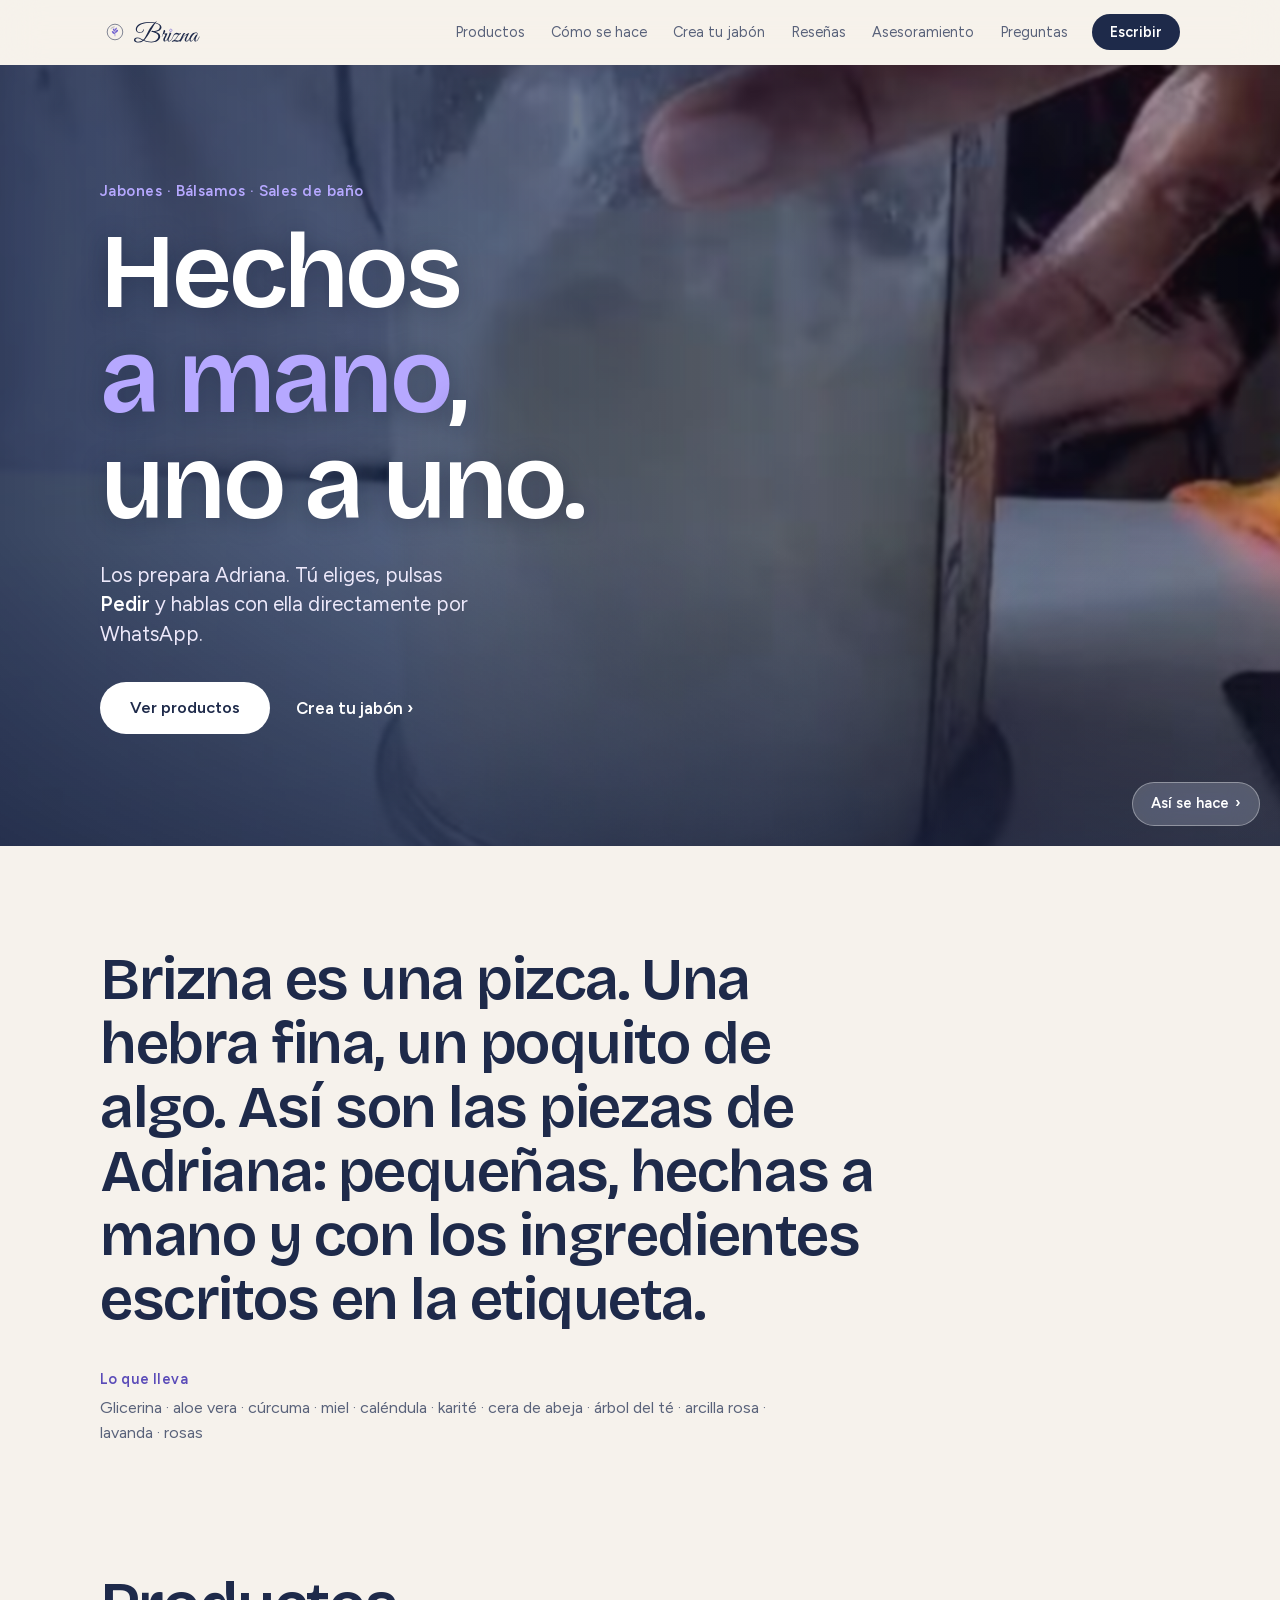
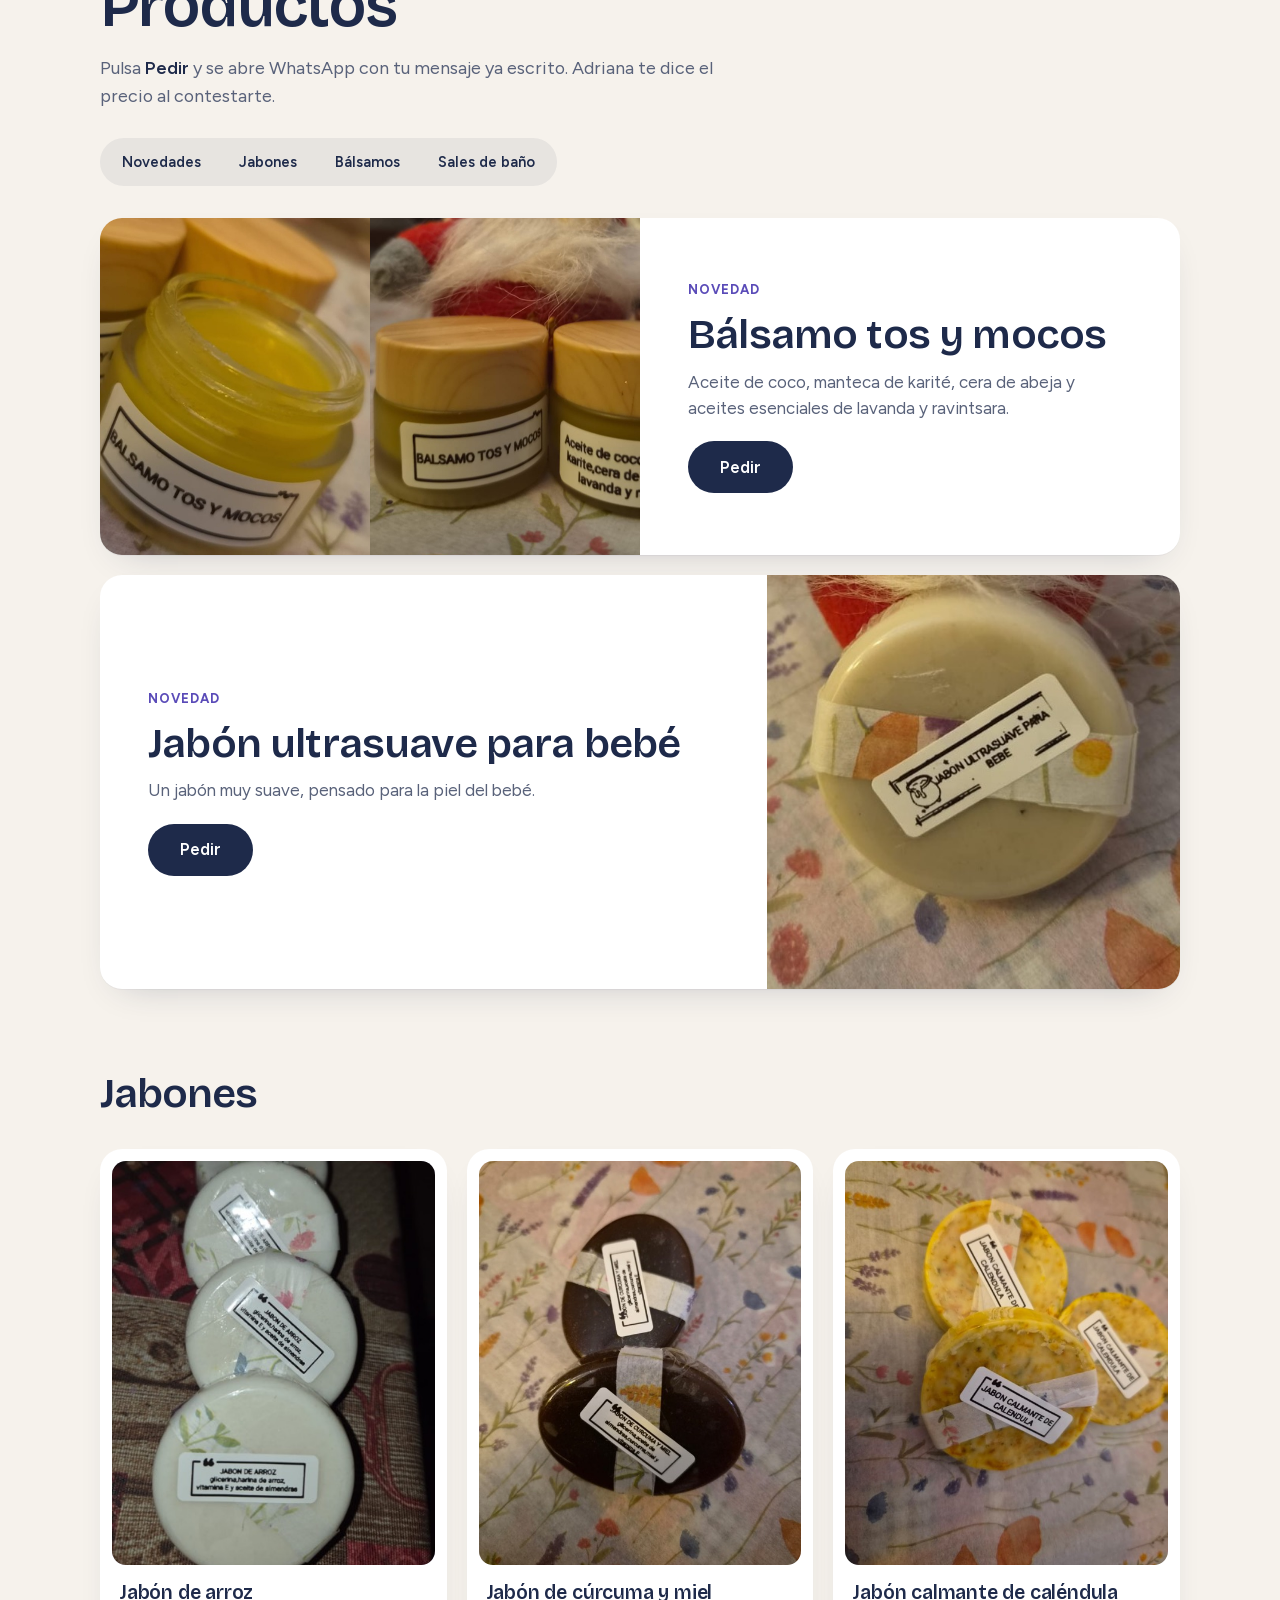
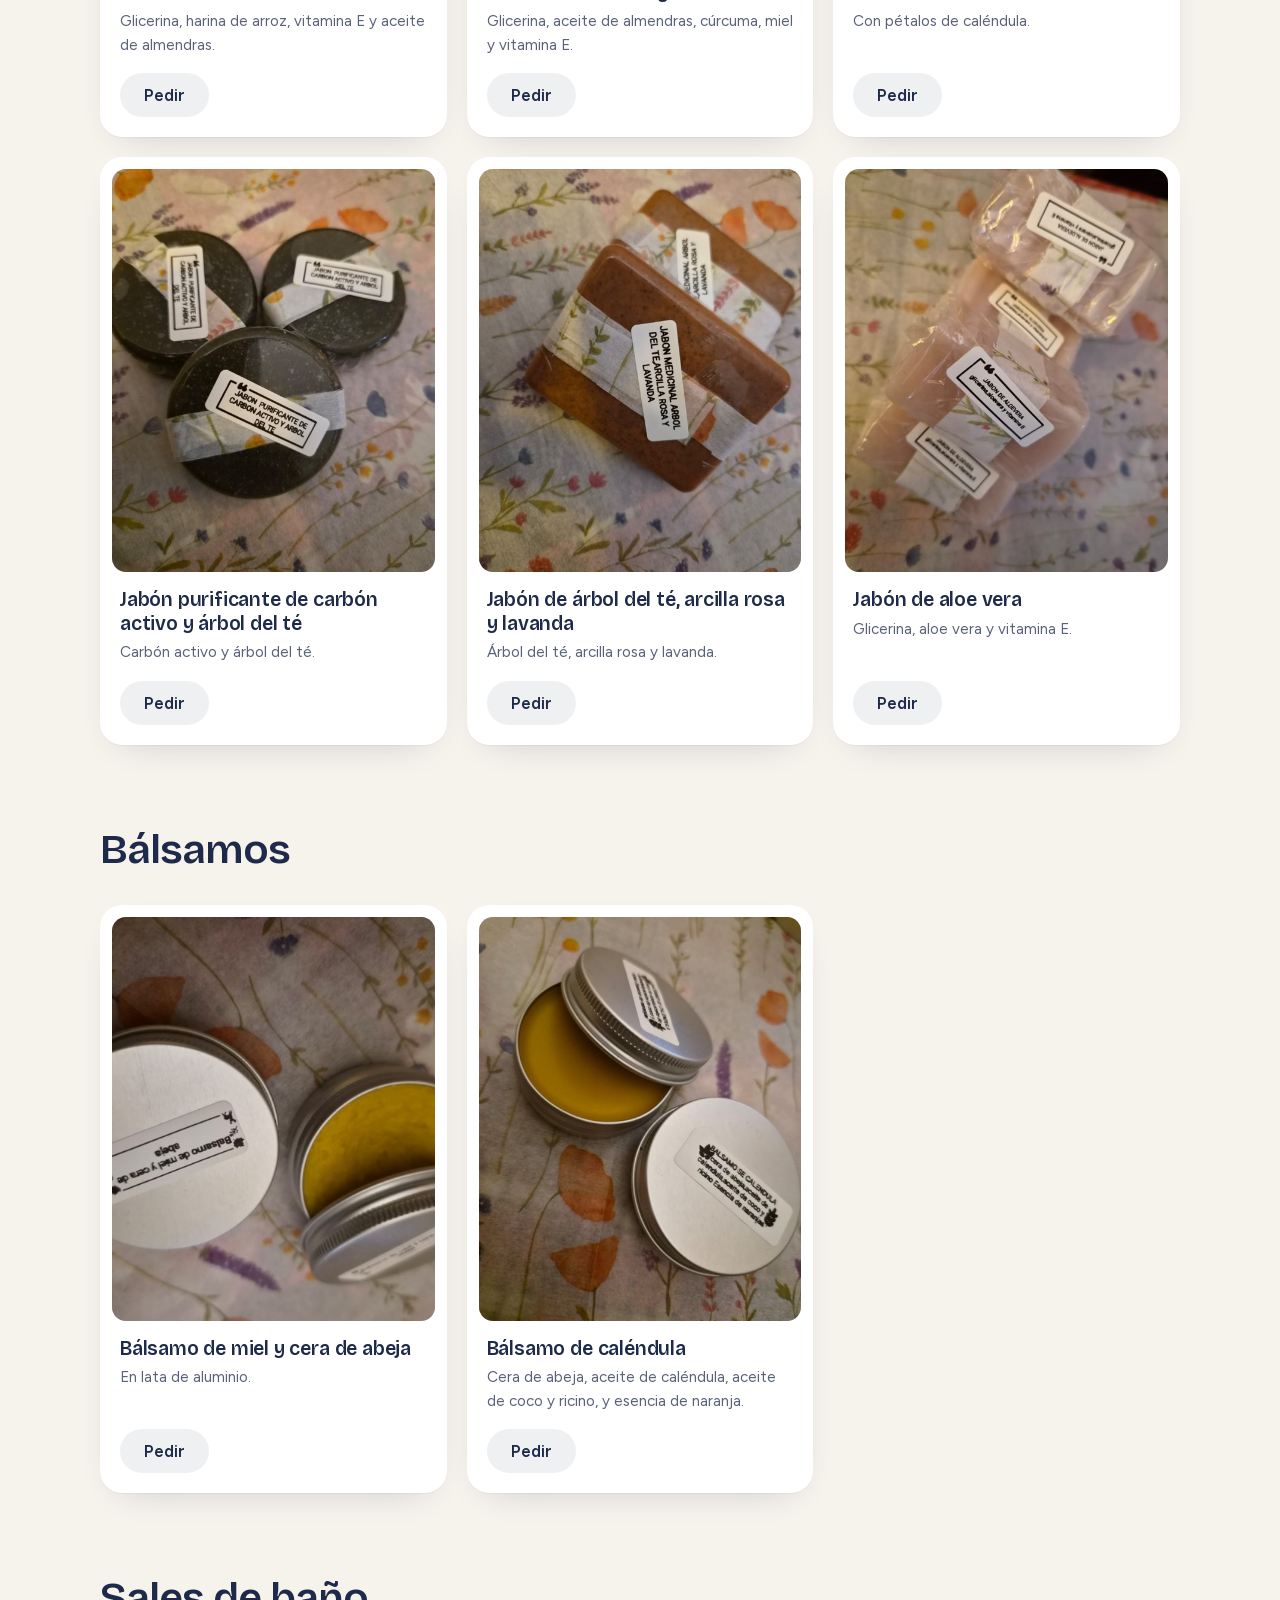
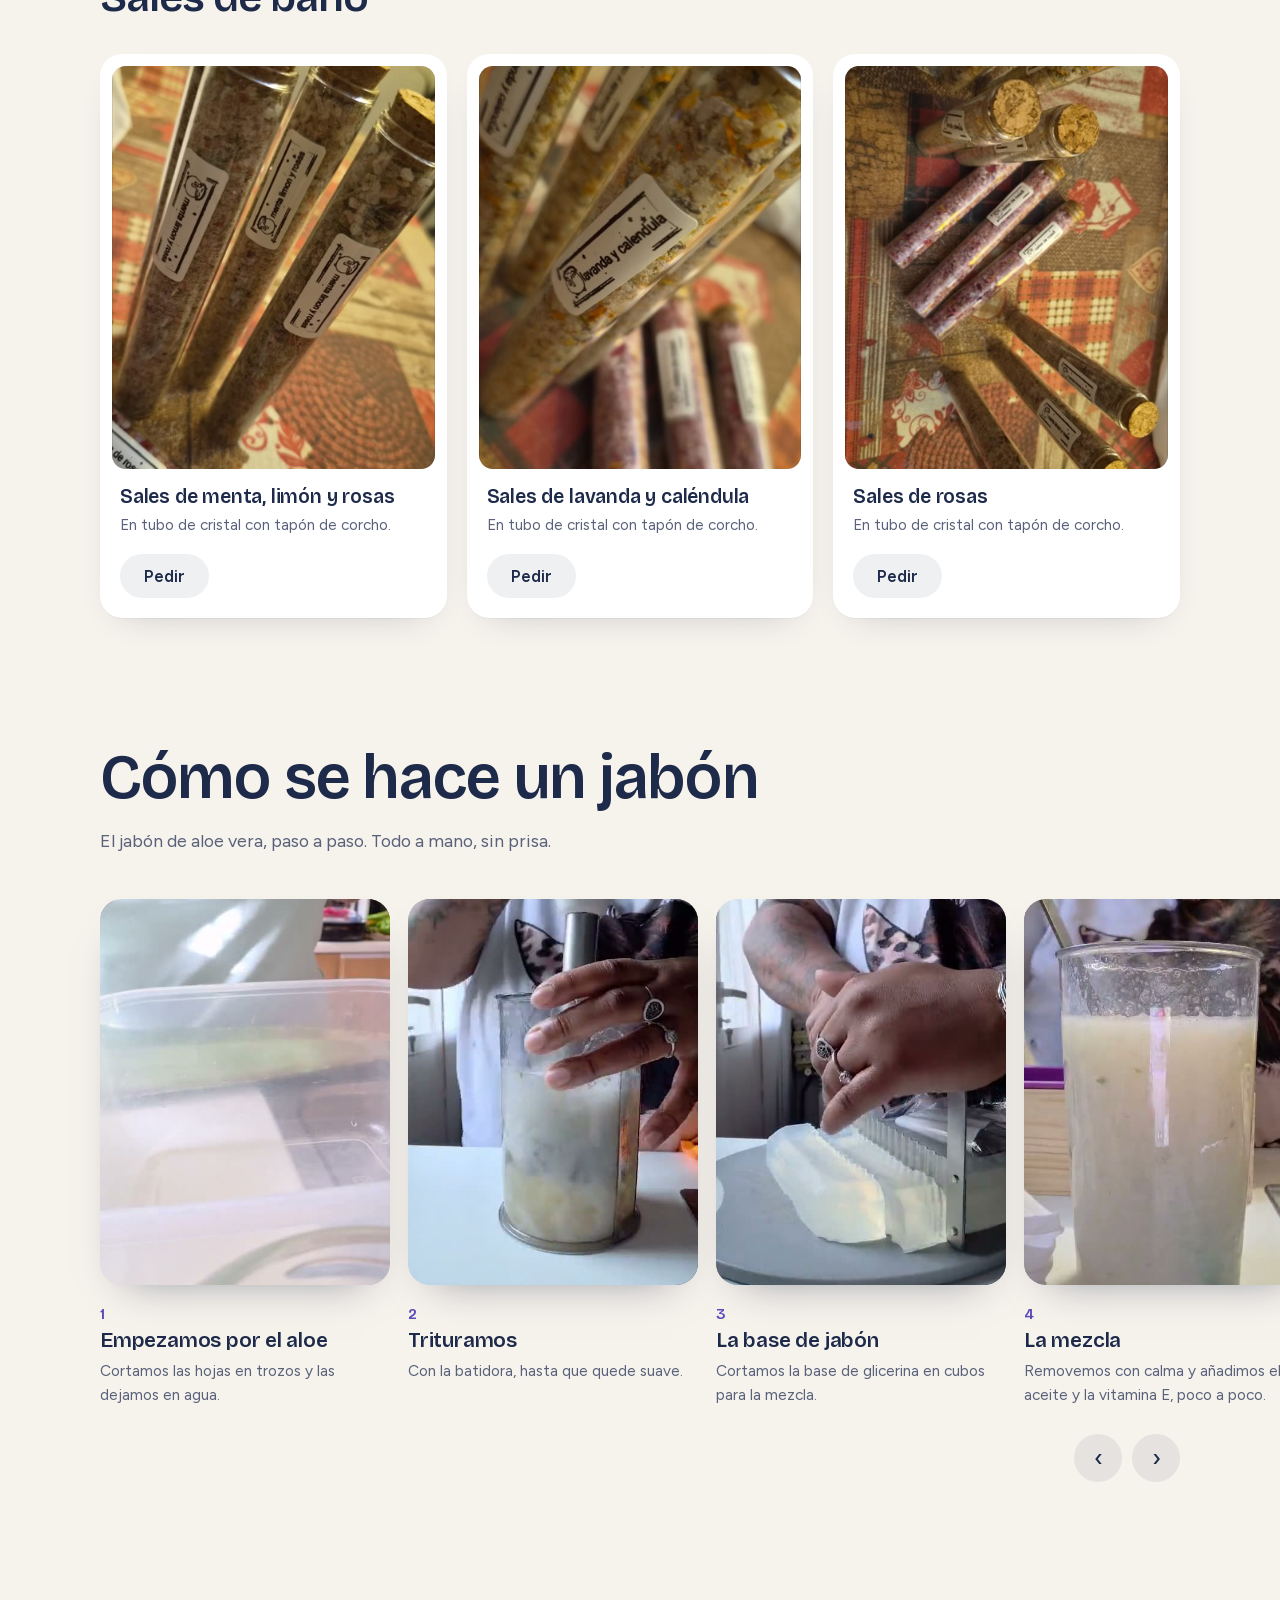
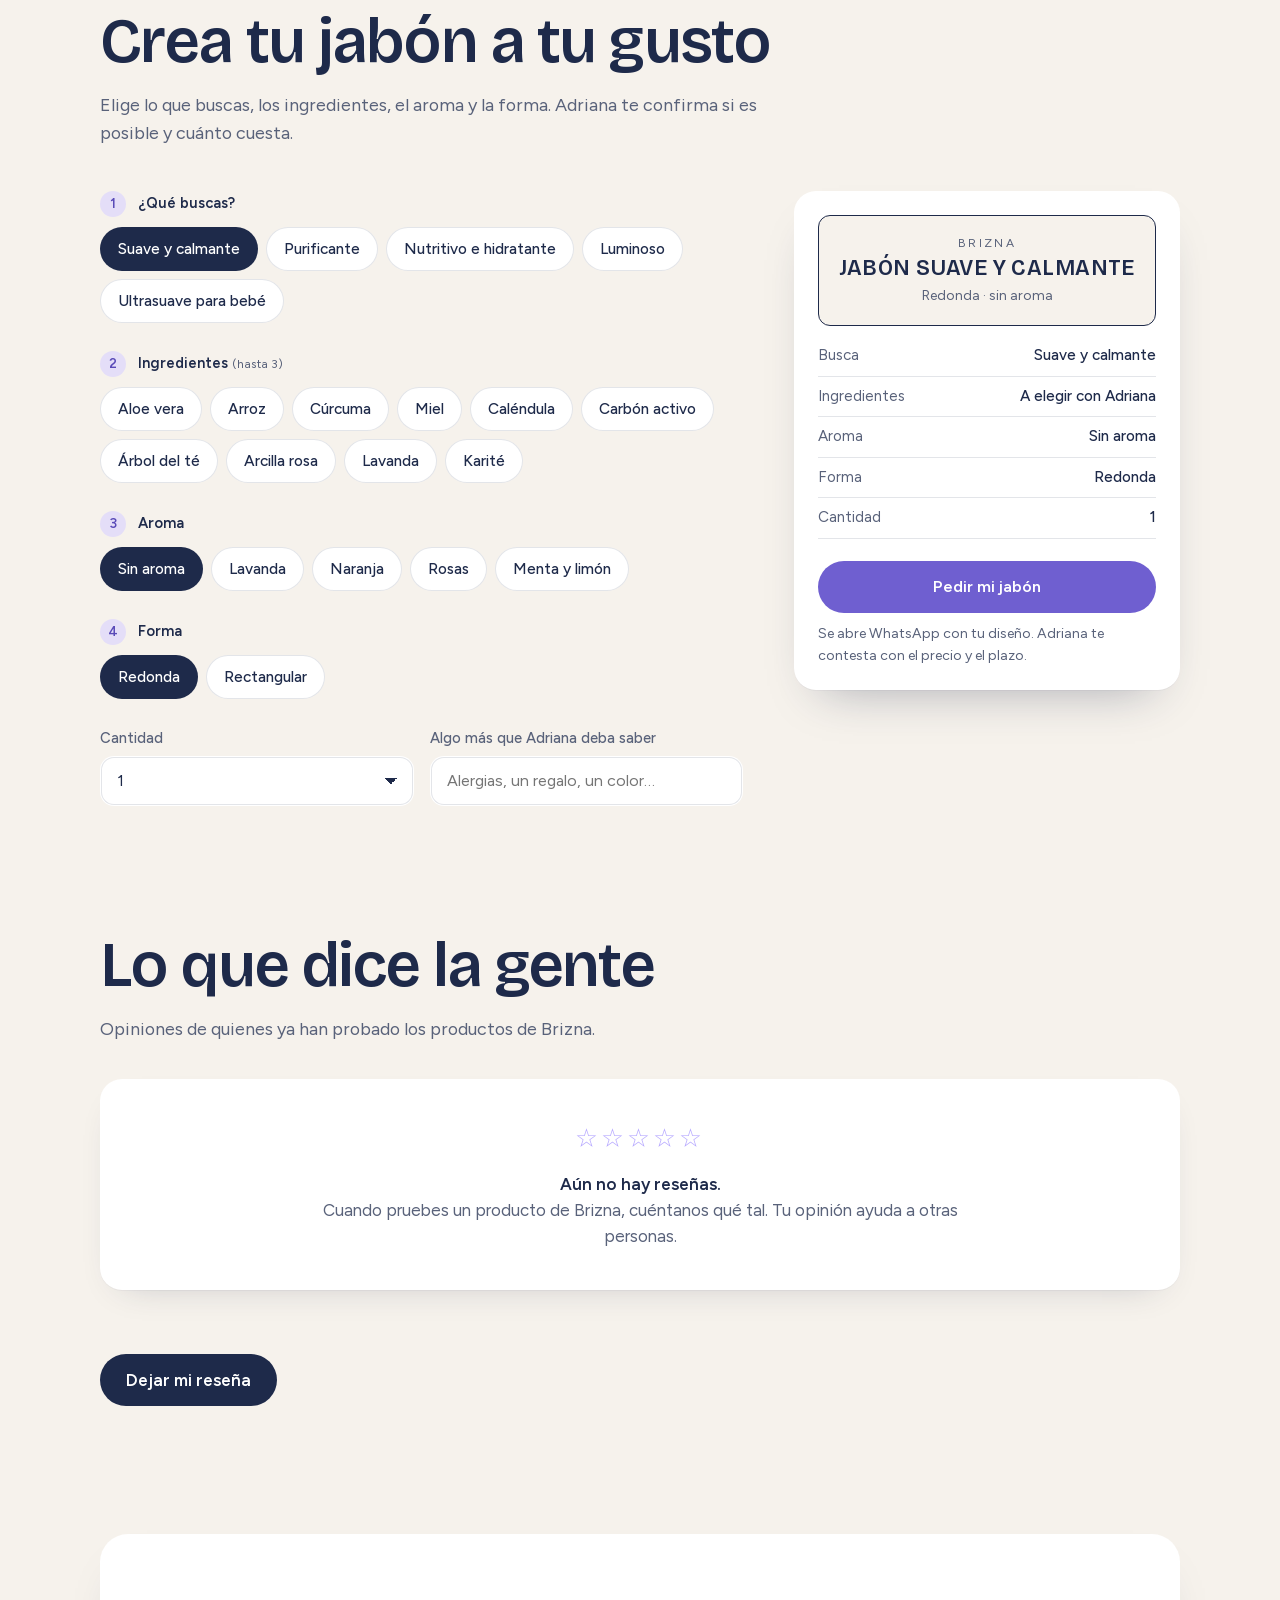
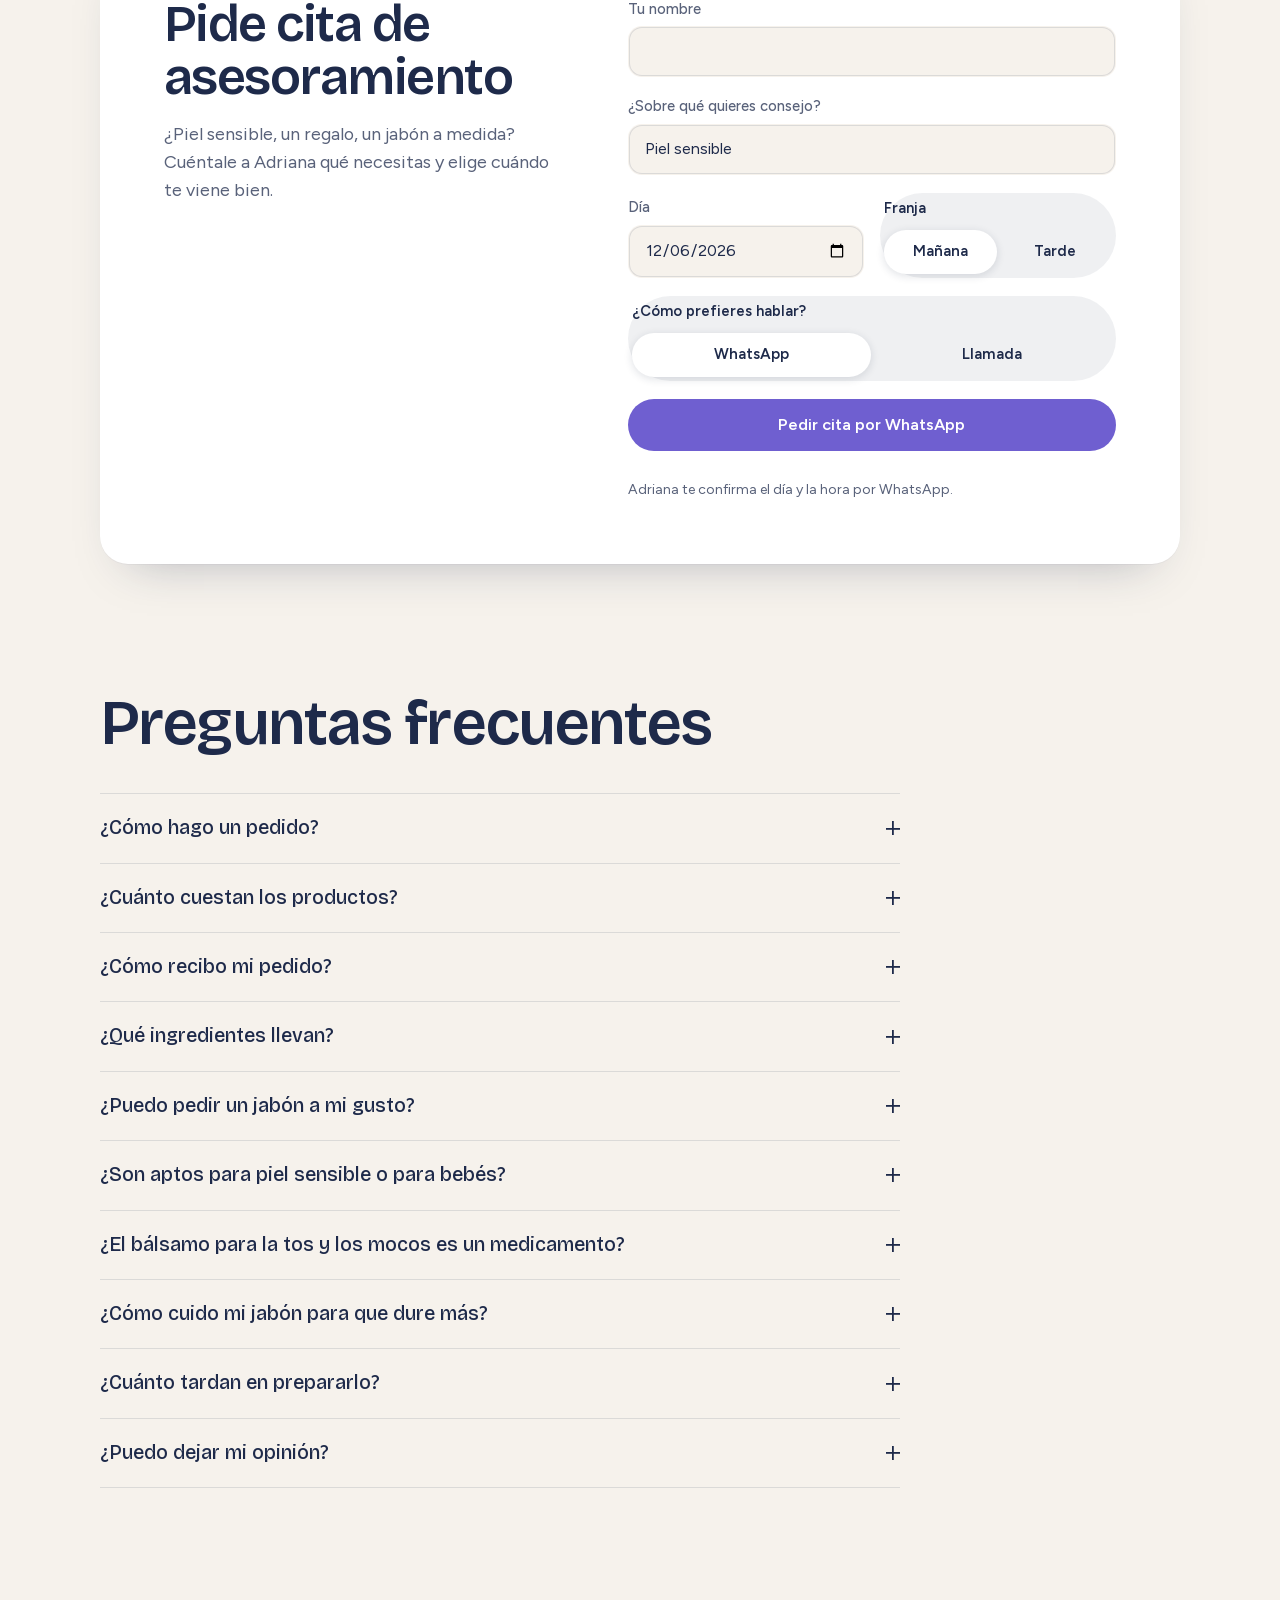
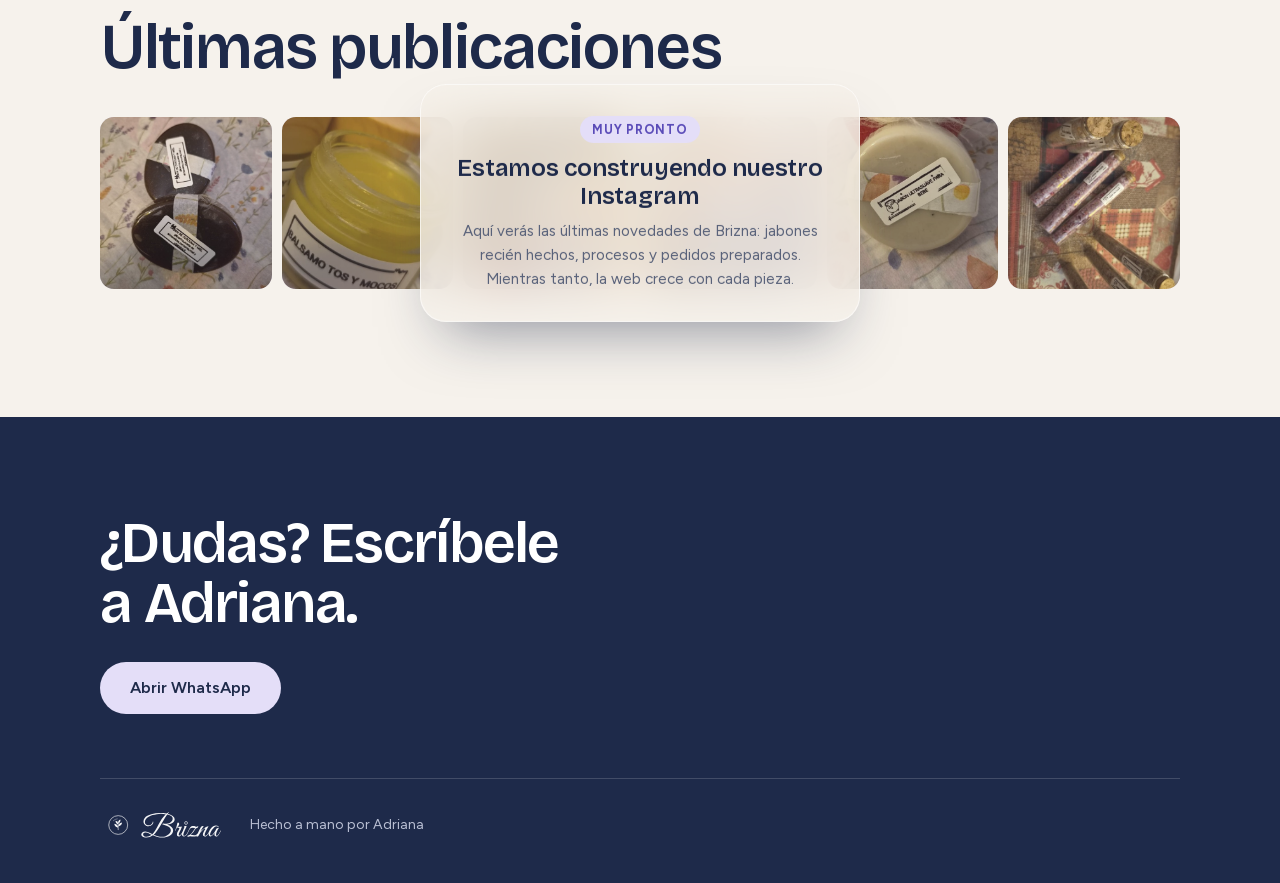
==== commit e3fe9aec: "Actualizar index.html" ====
--- a/index.html
+++ b/index.html
@@ -150,6 +150,7 @@
       <p>Opiniones de quienes ya han probado los productos de Brizna.</p>
     </div>
     <div class="vacio rv"><div class="estrellas" aria-hidden="true">☆☆☆☆☆</div><p><b>Aún no hay reseñas.</b><br>Cuando pruebes un producto de Brizna, cuéntanos qué tal. Tu opinión ayuda a otras personas.</p></div>
+    <div class="resenas-lista" id="res-vivas" hidden></div>
     
     <details class="dejar rv">
       <summary>Dejar mi reseña</summary>
@@ -169,8 +170,9 @@
         </fieldset>
         <label class="campo"><span>Tu opinión</span><textarea name="texto" rows="4" required maxlength="400" placeholder="Cuéntanos qué tal te ha ido"></textarea></label>
         <label class="check"><input type="checkbox" name="ok" required><span>Doy permiso para publicar mi reseña en la web con mi nombre.</span></label>
-        <button class="ver" type="submit">Enviar reseña por WhatsApp</button>
-        <p class="peq">Se abre WhatsApp con tu reseña escrita. Adriana la revisa y la publica.</p>
+        <label class="trampa" aria-hidden="true">No rellenar<input type="text" name="web" tabindex="-1" autocomplete="off"></label>
+        <button class="ver" type="submit">Publicar mi reseña</button>
+        <p class="peq" id="res-msg" role="status" aria-live="polite">Tu reseña aparece en la web al momento. Gracias por contarnos qué tal.</p>
       </form>
     </details>
   </section>
--- a/styles.css
+++ b/styles.css
@@ -1,99 +1,362 @@
-/* Brizna · versión sencilla */
+/* Brizna · estilo Apple suave (crema, azul noche y lavanda) */
 @font-face{font-family:"Bricolage Grotesque";src:url(fonts/bricolage.woff2) format("woff2");font-weight:200 800;font-style:normal;font-display:swap}
 @font-face{font-family:"Figtree";src:url(fonts/figtree.woff2) format("woff2");font-weight:300 900;font-style:normal;font-display:swap}
 :root{
   --fondo:#F6F2EC;
+  --tarjeta:#FFFFFF;
   --tinta:#1E2A4A;
   --suave:#59627A;
   --lila:#E4DEF8;
   --acento:#6F5FD0;
-  --linea:#D8D2E4;
-  --radio:8px;
+  --acento-os:#5A4BB8;
+  --claro:#B6A8FF;
+  --linea:rgba(30,42,74,.12);
+  --radio:22px;
+  --ancho:1120px;
   --titulos:"Bricolage Grotesque","Avenir Next",system-ui,sans-serif;
   --texto:"Figtree","Avenir Next",system-ui,sans-serif;
   --ease:cubic-bezier(.2,.7,.2,1);
+  --nav:64px;
 }
 *{box-sizing:border-box;margin:0;padding:0}
-html{scroll-behavior:smooth}
-body{background:var(--fondo);color:var(--tinta);font-family:var(--texto);font-size:17px;line-height:1.6;-webkit-text-size-adjust:100%}
-img{display:block;max-width:100%;height:auto}
+html{scroll-behavior:smooth;scroll-padding-top:calc(var(--nav) + 16px);-webkit-text-size-adjust:100%}
+body{background:var(--fondo);color:var(--tinta);font-family:var(--texto);font-size:17px;line-height:1.55;overflow-x:hidden}
+img,video{display:block;max-width:100%;height:auto}
 a{color:inherit}
-p{max-width:58ch}
-em{font-style:normal;font-weight:600;border-bottom:1px solid currentColor}
-a:focus-visible{outline:3px solid var(--acento);outline-offset:3px;border-radius:4px}
-.hero a:focus-visible{outline-color:#fff}
-.saltar{position:absolute;left:-999px;top:8px;background:#fff;color:var(--tinta);padding:10px 16px;border-radius:var(--radio);z-index:20;font-weight:600}
+p{max-width:60ch}
+em{font-style:normal}
+button,input,select,textarea{font:inherit;color:inherit}
+:focus-visible{outline:3px solid var(--acento);outline-offset:3px;border-radius:8px}
+.sr{position:absolute;width:1px;height:1px;overflow:hidden;clip:rect(0 0 0 0);white-space:nowrap}
+.saltar{position:absolute;left:-999px;top:8px;background:#fff;color:var(--tinta);padding:10px 16px;border-radius:12px;z-index:60;font-weight:600}
 .saltar:focus{left:8px}
-
-/* Portada */
-.hero{background-color:var(--tinta);background-size:cover;background-position:center;color:#fff;text-align:center;border-radius:0 0 28px 28px;min-height:88vh;min-height:88svh;display:flex;align-items:center}
-.hero-in{width:100%;max-width:780px;margin:0 auto;padding:40px 22px 64px}
-.hero-logo{width:min(300px,70vw);margin:0 auto}
-.hero h1{font-family:var(--titulos);font-weight:500;font-size:clamp(2rem,7vw,3.4rem);line-height:1.1;margin-top:18px;text-wrap:balance;text-shadow:0 2px 14px rgba(15,22,48,.55)}
-.hero .sub{margin:18px auto 0;color:#EEEAFB;font-size:1.08rem;text-shadow:0 2px 14px rgba(15,22,48,.55)}
-.botones{display:flex;flex-wrap:wrap;gap:12px;justify-content:center;margin-top:30px}
-.ver{display:inline-flex;align-items:center;justify-content:center;min-height:52px;padding:0 34px;background:var(--lila);color:var(--tinta);font-weight:600;text-decoration:none;border-radius:99px;font-size:1.05rem}
-.ver2{background:rgba(30,42,74,.45);color:#fff;border:1.5px solid rgba(255,255,255,.85)}
-
-/* Tres razones */
-.pilares2{list-style:none;max-width:1000px;margin:-34px auto 0;padding:0 16px;display:grid;grid-template-columns:repeat(3,1fr);gap:12px;position:relative}
-.pilares2 li{background:#fff;border-radius:14px;padding:18px 14px;text-align:center;box-shadow:0 8px 24px rgba(30,42,74,.12)}
-.pilares2 b{display:block;font-family:var(--titulos);font-weight:500;font-size:1.02rem}
-.pilares2 span{display:block;color:var(--suave);font-size:.85rem;margin-top:4px;line-height:1.35}
-
-/* Intro */
-.intro{max-width:760px;margin:0 auto;padding:48px 20px 8px;text-align:center}
-.intro h2{font-family:var(--titulos);font-weight:500;font-size:clamp(1.8rem,5vw,2.6rem)}
-.intro p{margin:16px auto 0;color:var(--suave)}
-
-/* Productos */
-.tipo{max-width:1100px;margin:48px auto 20px;padding:0 20px;font-family:var(--titulos);font-weight:500;font-size:1.6rem;display:flex;align-items:center;gap:14px}
-.tipo::after{content:"";flex:1;height:1px;background:var(--linea)}
-.productos{max-width:1100px;margin:0 auto;padding:0 20px;display:grid;grid-template-columns:repeat(auto-fit,minmax(230px,1fr));gap:40px 24px}
-.prod{display:flex;flex-direction:column}
-.prod-foto{aspect-ratio:4/5;overflow:hidden;border-radius:var(--radio);background:var(--lila)}
-.prod-foto img{width:100%;height:100%;object-fit:cover}
-.prod h4{font-family:var(--titulos);font-weight:500;font-size:1.25rem;line-height:1.2;margin-top:16px}
-.prod .det{color:var(--suave);font-size:.95rem;margin-top:6px;flex:1}
-.prod-pie{display:flex;justify-content:space-between;align-items:center;gap:12px;margin-top:16px}
-.precio{font-variant-numeric:tabular-nums}
-.hueco{color:var(--suave);font-size:.85rem}
-.pedir{display:inline-flex;align-items:center;justify-content:center;min-height:46px;padding:0 22px;background:var(--acento);color:#fff;text-decoration:none;border-radius:var(--radio);font-weight:600;transition:background .2s var(--ease)}
-.pedir:hover{background:#5A4BB8}
+b{font-weight:600}
+.peq{font-size:.88rem;color:var(--suave);margin-top:10px}
+
+/* Aparición suave al hacer scroll (solo con JavaScript) */
+.js .rv{opacity:0;transform:translateY(18px);filter:blur(5px);transition:opacity .7s var(--ease),transform .7s var(--ease),filter .7s var(--ease);transition-delay:var(--d,0ms)}
+.js .rv.in{opacity:1;transform:none;filter:none}
+
+/* Barra de navegación: cristal translúcido */
+.nav{position:sticky;top:0;z-index:50;background:rgba(246,242,236,.72);-webkit-backdrop-filter:blur(20px) saturate(180%);backdrop-filter:blur(20px) saturate(180%);border-bottom:1px solid transparent;transition:border-color .3s var(--ease),background .3s var(--ease)}
+.nav.scrolled{border-bottom-color:var(--linea);background:rgba(246,242,236,.84)}
+.nav-in{max-width:var(--ancho);margin:0 auto;padding:0 20px;height:var(--nav);display:flex;align-items:center;gap:24px}
+.nav-logo{display:block;line-height:0;margin-right:auto}
+.nav-logo img{height:30px;width:auto}
+.nav-links{display:flex;gap:26px}
+.nav-links a{font-size:.9rem;text-decoration:none;color:var(--suave);transition:color .2s var(--ease)}
+.nav-links a:hover{color:var(--tinta)}
+.nav-cta{position:relative;display:inline-flex;align-items:center;min-height:36px;padding:0 18px;background:var(--tinta);color:#fff;border-radius:999px;font-weight:600;font-size:.9rem;text-decoration:none;transition:transform .15s var(--ease),background .2s var(--ease)}
+.nav-cta::after{content:"";position:absolute;top:-6px;bottom:-6px;left:-4px;right:-4px}
+.nav-cta:hover{background:var(--acento)}
+.nav-cta:active{transform:scale(.97)}
+.menu{display:none;position:relative}
+.menu summary{list-style:none;width:44px;height:44px;display:flex;flex-direction:column;align-items:center;justify-content:center;gap:6px;cursor:pointer;border-radius:50%}
+.menu summary::-webkit-details-marker{display:none}
+.menu summary span{display:block;width:20px;height:1.8px;background:var(--tinta);border-radius:2px;transition:transform .3s var(--ease)}
+.menu[open] summary span:first-child{transform:translateY(3.9px) rotate(45deg)}
+.menu[open] summary span:last-child{transform:translateY(-3.9px) rotate(-45deg)}
+.menu-panel{position:fixed;left:0;right:0;top:var(--nav);background:rgba(246,242,236,.94);-webkit-backdrop-filter:blur(24px) saturate(180%);backdrop-filter:blur(24px) saturate(180%);border-bottom:1px solid var(--linea);padding:12px 20px 24px;display:flex;flex-direction:column;animation:baja .3s var(--ease);transform-origin:top}
+.menu-panel a{padding:14px 0;border-bottom:1px solid var(--linea);text-decoration:none;font-family:var(--titulos);font-size:1.4rem;font-weight:500}
+.menu-panel a:last-child{border-bottom:0}
+@keyframes baja{from{opacity:0;transform:translateY(-8px)}to{opacity:1;transform:none}}
+
+/* Botones */
+.ver{display:inline-flex;align-items:center;justify-content:center;min-height:52px;padding:0 30px;background:var(--acento);color:#fff;font-weight:600;text-decoration:none;border:0;border-radius:999px;font-size:1.02rem;cursor:pointer;transition:background .2s var(--ease),transform .15s var(--ease)}
+.ver:hover{background:var(--acento-os)}
+.ver:active{transform:scale(.97)}
+.ver.ancho{width:100%}
+.ver2{display:inline-flex;align-items:center;min-height:52px;padding:0 22px;color:var(--tinta);font-weight:600;text-decoration:none;border-radius:999px;border:1.5px solid var(--tinta)}
+.enlace{color:var(--acento-os);font-weight:600;text-decoration:none;font-size:1.05rem;padding:10px 4px}
+.enlace:hover{text-decoration:underline;text-underline-offset:4px}
+
+/* Portada: vídeo de fondo a pantalla completa */
+.hero{position:relative;overflow:hidden;background:var(--tinta);color:#fff;isolation:isolate;min-height:clamp(520px,calc(100vh - var(--nav)),780px);min-height:clamp(520px,calc(100svh - var(--nav)),780px);display:flex;align-items:center}
+.hero-bg{position:absolute;top:0;right:0;bottom:0;left:0;z-index:-2;background:var(--tinta) url(video/hero.jpg) center/cover no-repeat}
+.hero-bg video{position:absolute;top:0;left:0;width:100%;height:100%;object-fit:cover;object-position:50% 78%;filter:blur(1.5px) saturate(1.05);transform:scale(1.04)}
+.hero::after{content:"";position:absolute;top:0;right:0;bottom:0;left:0;z-index:-1;background:linear-gradient(90deg,rgba(24,33,62,.82) 0%,rgba(24,33,62,.58) 48%,rgba(24,33,62,.2) 100%),linear-gradient(0deg,rgba(24,33,62,.55) 0%,rgba(24,33,62,0) 40%)}
+.hero-in{width:100%;max-width:var(--ancho);margin:0 auto;padding:clamp(56px,9vw,120px) 20px clamp(64px,9vw,112px)}
+.hero-txt{max-width:640px}
+.kicker{color:var(--claro);font-size:.95rem;font-weight:600;letter-spacing:.03em;max-width:none}
+.hero h1{font-family:var(--titulos);font-weight:600;font-size:clamp(3rem,8.6vw,6.6rem);line-height:1;letter-spacing:-.035em;margin-top:16px;text-wrap:balance;text-shadow:0 2px 24px rgba(15,22,48,.35)}
+.hero h1 em{color:var(--claro);white-space:nowrap}
+.hero .sub{margin-top:24px;color:#ECE8FA;font-size:clamp(1.05rem,2vw,1.28rem);max-width:30ch;line-height:1.45}
+.hero .sub b{color:#fff}
+.botones{display:flex;flex-wrap:wrap;gap:8px 22px;align-items:center;margin-top:32px}
+.hero .ver{background:#fff;color:var(--tinta)}
+.hero .ver:hover{background:var(--lila)}
+.hero .enlace{color:#fff}
+.hero-chip{position:absolute;right:20px;bottom:20px;display:inline-flex;align-items:center;gap:6px;min-height:44px;padding:0 18px;background:rgba(246,242,236,.2);-webkit-backdrop-filter:blur(16px) saturate(180%);backdrop-filter:blur(16px) saturate(180%);border:1px solid rgba(255,255,255,.35);border-radius:999px;color:#fff;font-weight:600;font-size:.92rem;text-decoration:none;transition:transform .15s var(--ease),background .2s var(--ease)}
+.hero-chip:hover{background:rgba(246,242,236,.32)}
+.hero-chip:active{transform:scale(.97)}
+
+/* Declaración */
+.declara{max-width:var(--ancho);margin:0 auto;padding:clamp(48px,8vw,112px) 20px 0}
+.declara-txt{font-family:var(--titulos);font-weight:600;font-size:clamp(1.9rem,5vw,3.7rem);line-height:1.08;letter-spacing:-.025em;max-width:22ch;text-wrap:balance}
+.declara-txt .w{transition:opacity .3s linear}
+.js .declara-txt .w{opacity:.2}
+.js .declara-txt .w.on{opacity:1}
+.lleva{margin-top:36px;color:var(--suave);max-width:70ch;font-size:1rem}
+.lleva span{display:block;color:var(--acento-os);font-weight:600;font-size:.9rem;letter-spacing:.03em;margin-bottom:6px}
+
+/* Secciones */
+.sec{max-width:var(--ancho);margin:0 auto;padding:clamp(72px,10vw,136px) 20px 0}
+.cab{max-width:760px}
+.cab h2{font-family:var(--titulos);font-weight:600;font-size:clamp(2.2rem,5.4vw,3.9rem);line-height:1.04;letter-spacing:-.03em;text-wrap:balance}
+.cab p{margin-top:16px;color:var(--suave);font-size:1.12rem}
+.cab p b{color:var(--tinta)}
+
+/* Chips de tipo */
+.chips{display:inline-flex;gap:2px;margin-top:28px;padding:4px;background:rgba(30,42,74,.07);border-radius:999px;max-width:100%;overflow-x:auto;scrollbar-width:none}
+.chips::-webkit-scrollbar{display:none}
+.chips a{display:inline-flex;align-items:center;min-height:40px;padding:0 18px;border-radius:999px;text-decoration:none;font-weight:600;font-size:.92rem;white-space:nowrap;transition:background .2s var(--ease)}
+.chips a:hover{background:#fff}
+
+/* Novedades */
+.novedades{margin-top:32px;display:grid;gap:20px;scroll-margin-top:90px}
+.dest{display:grid;grid-template-columns:1fr 1fr;background:var(--tarjeta);border-radius:var(--radio);overflow:hidden;box-shadow:0 1px 0 rgba(30,42,74,.04),0 14px 36px -22px rgba(30,42,74,.3)}
+.dest-fotos{display:grid;grid-template-columns:1fr}
+.dest-doble .dest-fotos{grid-template-columns:1fr 1fr}
+.dest-foto{aspect-ratio:4/5;overflow:hidden}
+.dest-foto img{width:100%;height:100%;object-fit:cover}
+.dest-txt{padding:clamp(24px,4vw,48px);display:flex;flex-direction:column;justify-content:center;gap:12px}
+.nueva{align-self:flex-start;color:var(--acento-os);font-size:.82rem;font-weight:700;letter-spacing:.07em;text-transform:uppercase}
+.dest h3{font-family:var(--titulos);font-weight:600;font-size:clamp(1.8rem,3.6vw,2.6rem);line-height:1.06;letter-spacing:-.02em}
+.dest-txt p{color:var(--suave)}
+.dest-pie{display:flex;align-items:center;gap:16px;margin-top:8px}
+.dest:not(.dest-doble){grid-template-columns:.62fr 1fr}
+.dest:not(.dest-doble) .dest-foto{aspect-ratio:1/1}
+.dest:nth-child(even){grid-template-columns:1fr 1.1fr}
+.dest:nth-child(even) .dest-fotos{order:2}
+.dest:nth-child(even):not(.dest-doble){grid-template-columns:1fr .62fr}
+
+/* Catálogo */
+.tipo{margin:72px 0 24px;font-family:var(--titulos);font-weight:600;font-size:clamp(1.8rem,4vw,2.6rem);letter-spacing:-.025em;scroll-margin-top:90px}
+.productos{display:grid;grid-template-columns:repeat(3,1fr);gap:20px}
+.prod{display:flex;flex-direction:column;background:var(--tarjeta);border-radius:var(--radio);padding:12px 12px 20px;box-shadow:0 1px 0 rgba(30,42,74,.04),0 14px 36px -24px rgba(30,42,74,.3)}
+.prod-foto{aspect-ratio:4/5;overflow:hidden;border-radius:calc(var(--radio) - 8px);background:var(--lila)}
+.prod-foto img{width:100%;height:100%;object-fit:cover;transition:transform .6s var(--ease)}
+.prod:hover .prod-foto img{transform:scale(1.04)}
+.prod h4{font-family:var(--titulos);font-weight:600;font-size:1.22rem;line-height:1.2;margin:16px 8px 0;letter-spacing:-.01em}
+.prod .det{color:var(--suave);font-size:.95rem;margin:6px 8px 0;flex:1}
+.prod-pie{display:flex;align-items:center;gap:12px;margin:16px 8px 0}
+.precio{font-variant-numeric:tabular-nums;font-weight:600}
+.pedir{display:inline-flex;align-items:center;justify-content:center;min-height:44px;padding:0 24px;background:rgba(30,42,74,.07);color:var(--tinta);text-decoration:none;border-radius:999px;font-weight:600;transition:background .2s var(--ease),color .2s var(--ease),transform .15s var(--ease)}
+.pedir:hover{background:var(--tinta);color:#fff}
+.pedir:active{transform:scale(.97)}
+.pedir-grande{min-height:52px;padding:0 32px;background:var(--tinta);color:#fff}
+.pedir-grande:hover{background:var(--acento)}
 .agotado{color:var(--suave);font-size:.95rem}
 
-/* Cómo pedir */
-.pasos{max-width:760px;margin:64px auto 0;padding:48px 20px 56px;background:var(--lila);border-radius:var(--radio)}
-.pasos h2{font-family:var(--titulos);font-weight:500;font-size:clamp(1.6rem,4vw,2.2rem)}
-.pasos ol{list-style:none;margin-top:24px}
-.pasos li{display:grid;grid-template-columns:48px 1fr;gap:16px;padding:16px 0;border-top:1px solid #C9C0EA;align-items:baseline}
-.pasos li span{font-family:var(--titulos);font-size:2rem;line-height:1}
-.pasos p{max-width:none}
-.envio{margin-top:28px;display:grid;grid-template-columns:140px 1fr;gap:18px;align-items:center}
-.envio img{width:140px;aspect-ratio:4/5;object-fit:cover;border-radius:var(--radio)}
-.envio figcaption{color:var(--suave);font-size:.95rem}
+/* Proceso: galería con imán */
+.galeria-wrap{position:relative;margin:40px calc(50% - 50vw) 0}
+.galeria{list-style:none;display:flex;gap:18px;overflow-x:auto;scroll-snap-type:x mandatory;padding:4px max(20px,calc((100vw - var(--ancho))/2 + 20px)) 28px;scroll-padding-inline:max(20px,calc((100vw - var(--ancho))/2 + 20px));scrollbar-width:none;-webkit-overflow-scrolling:touch}
+.galeria::-webkit-scrollbar{display:none}
+.paso{flex:0 0 min(76vw,290px);scroll-snap-align:start}
+.paso-v{aspect-ratio:3/4;border-radius:var(--radio);overflow:hidden;background:#D9D2C6 center/cover no-repeat;box-shadow:0 20px 40px -26px rgba(30,42,74,.5)}
+.paso-v video{width:100%;height:100%;object-fit:cover;object-position:50% 85%}
+.paso .n{display:block;margin-top:18px;font-family:var(--titulos);font-weight:600;font-size:.95rem;color:var(--acento-os)}
+.paso h3{font-family:var(--titulos);font-weight:600;font-size:1.3rem;line-height:1.15;margin-top:2px;letter-spacing:-.01em}
+.paso p{color:var(--suave);font-size:.96rem;margin-top:6px}
+.gal-ctrl{display:none;max-width:var(--ancho);margin:0 auto;padding:0 20px;justify-content:flex-end;gap:10px}
+.js .gal-ctrl{display:flex}
+.gal-ctrl button{width:48px;height:48px;border-radius:50%;border:0;background:rgba(30,42,74,.08);font-size:1.6rem;line-height:1;cursor:pointer;transition:background .2s var(--ease),transform .15s var(--ease)}
+.gal-ctrl button:hover{background:rgba(30,42,74,.16)}
+.gal-ctrl button:active{transform:scale(.94)}
+
+/* Formularios */
+.form{display:grid;gap:18px}
+.campo{display:grid;gap:6px;font-size:.92rem;font-weight:600}
+.campo span{color:var(--suave);font-weight:500}
+.campo input,.campo select,.campo textarea{width:100%;min-height:50px;padding:12px 16px;background:var(--tarjeta);border:1.5px solid transparent;border-radius:14px;font-weight:400;font-size:1rem;box-shadow:0 0 0 1px var(--linea) inset;transition:box-shadow .2s var(--ease)}
+.campo textarea{resize:vertical;min-height:110px}
+.campo input:focus,.campo select:focus,.campo textarea:focus{outline:0;box-shadow:0 0 0 2px var(--acento) inset}
+.fila2{display:grid;grid-template-columns:1fr 1fr;gap:16px;align-items:end}
+fieldset{border:0;min-width:0}
+legend{font-size:.92rem;font-weight:600;padding:0;margin-bottom:10px}
+.seg{display:flex;gap:2px;padding:4px;background:rgba(30,42,74,.07);border-radius:999px;flex-wrap:wrap;align-items:center}
+.seg legend{float:left;width:100%;margin-bottom:8px;padding:0}
+.seg legend+*{clear:left}
+.seg label{flex:1}
+.seg input{position:absolute;opacity:0;pointer-events:none}
+.seg span{display:flex;align-items:center;justify-content:center;min-height:44px;padding:0 14px;border-radius:999px;font-weight:600;font-size:.95rem;cursor:pointer;transition:background .2s var(--ease),box-shadow .2s var(--ease)}
+.seg input:checked+span{background:#fff;box-shadow:0 2px 8px rgba(30,42,74,.14)}
+.seg input:focus-visible+span{outline:3px solid var(--acento);outline-offset:2px}
+.check{display:flex;gap:12px;align-items:flex-start;font-size:.92rem;color:var(--suave)}
+.check input{width:22px;height:22px;margin-top:2px;accent-color:var(--acento);flex:none}
+
+/* Crea tu jabón */
+.crea-grid{display:grid;grid-template-columns:1.25fr .75fr;gap:clamp(24px,4vw,56px);margin-top:44px;align-items:start}
+.crea-opc{display:grid;gap:28px}
+.opcs{display:flex;flex-wrap:wrap;gap:8px}
+.opc input{position:absolute;opacity:0;pointer-events:none}
+.opc span{display:inline-flex;align-items:center;min-height:44px;padding:0 18px;border-radius:999px;background:var(--tarjeta);box-shadow:0 0 0 1px var(--linea) inset;font-weight:500;font-size:.96rem;cursor:pointer;transition:background .2s var(--ease),color .2s var(--ease),transform .15s var(--ease),box-shadow .2s var(--ease)}
+.opc:hover span{box-shadow:0 0 0 1.5px var(--tinta) inset}
+.opc:active span{transform:scale(.97)}
+.opc input:checked+span{background:var(--tinta);color:#fff;box-shadow:none}
+.opc input:disabled+span{opacity:.4;cursor:not-allowed}
+.opc input:focus-visible+span{outline:3px solid var(--acento);outline-offset:2px}
+.crea-opc legend b{display:inline-flex;align-items:center;justify-content:center;width:26px;height:26px;margin-right:8px;border-radius:50%;background:var(--lila);color:var(--acento-os);font-size:.85rem}
+.crea-opc legend small{font-weight:400;color:var(--suave)}
+.crea-res{position:sticky;top:calc(var(--nav) + 20px);background:var(--tarjeta);border-radius:var(--radio);padding:24px;box-shadow:0 1px 0 rgba(30,42,74,.04),0 24px 48px -28px rgba(30,42,74,.4)}
+.etiqueta{display:grid;gap:4px;padding:18px 20px;border:1.5px solid var(--tinta);border-radius:12px;background:var(--fondo);text-align:center}
+.etq-marca{font-size:.75rem;letter-spacing:.2em;text-transform:uppercase;color:var(--suave)}
+.etiqueta b{font-family:var(--titulos);font-weight:600;font-size:1.35rem;line-height:1.15;text-transform:uppercase;letter-spacing:.02em}
+.etiqueta small{color:var(--suave);font-size:.88rem}
+.res-lista{list-style:none;margin:18px 0 22px;display:grid;gap:8px;font-size:.95rem}
+.res-lista li{display:flex;justify-content:space-between;gap:12px;padding-bottom:8px;border-bottom:1px solid var(--linea)}
+.res-lista li span:first-child{color:var(--suave)}
+.res-lista li span:last-child{text-align:right;font-weight:500}
+
+/* Reseñas */
+.resenas-lista{display:grid;grid-template-columns:repeat(3,1fr);gap:20px;margin-top:36px}
+.resena{background:var(--tarjeta);border-radius:var(--radio);padding:24px;box-shadow:0 1px 0 rgba(30,42,74,.04),0 14px 36px -24px rgba(30,42,74,.3)}
+.estrellas{color:var(--acento);letter-spacing:.12em;font-size:1.05rem}
+.resena blockquote{margin:12px 0 16px;font-size:1.02rem}
+.resena figcaption{color:var(--suave);font-size:.9rem}
+.vacio{margin-top:36px;padding:40px 24px;text-align:center;background:var(--tarjeta);border-radius:var(--radio);box-shadow:0 1px 0 rgba(30,42,74,.04),0 14px 36px -24px rgba(30,42,74,.3)}
+.vacio .estrellas{font-size:1.6rem;color:var(--claro)}
+.vacio p{margin:12px auto 0;color:var(--suave)}
+.vacio b{color:var(--tinta)}
+.google{margin-top:20px;display:flex;flex-wrap:wrap;gap:16px 24px;align-items:center;justify-content:space-between;padding:22px 26px;background:var(--tarjeta);border-radius:var(--radio);box-shadow:0 0 0 1px var(--linea) inset}
+.google p{color:var(--suave);font-size:.95rem;margin-top:2px}
+.google-btn{display:flex;gap:12px;flex-wrap:wrap}
+.dejar{margin-top:28px}
+.dejar>summary{display:inline-flex;align-items:center;min-height:52px;padding:0 26px;border-radius:999px;background:var(--tinta);color:#fff;font-weight:600;cursor:pointer;list-style:none;transition:background .2s var(--ease),transform .15s var(--ease)}
+.dejar>summary::-webkit-details-marker{display:none}
+.dejar>summary:hover{background:var(--acento)}
+.dejar>summary:active{transform:scale(.97)}
+.dejar[open]>summary{background:rgba(30,42,74,.08);color:var(--tinta)}
+.dejar .form{margin-top:24px;max-width:640px;padding:clamp(20px,3vw,32px);background:var(--tarjeta);border-radius:var(--radio);box-shadow:0 14px 36px -24px rgba(30,42,74,.3);animation:baja .4s var(--ease)}
+.stars-in{display:inline-flex;flex-direction:row-reverse;gap:2px}
+.stars-in input{position:absolute;opacity:0;pointer-events:none}
+.stars-in label{font-size:2.2rem;line-height:1;color:#D3CEDB;cursor:pointer;padding:6px 4px;min-width:44px;min-height:44px;text-align:center;transition:color .15s var(--ease),transform .15s var(--ease)}
+.stars-in label:hover,.stars-in label:hover~label,.stars-in input:checked~label{color:var(--acento)}
+.stars-in label:active{transform:scale(.9)}
+.stars-in input:focus-visible+label{outline:3px solid var(--acento);border-radius:8px}
+
+/* Cita */
+.cita-in{display:grid;grid-template-columns:.9fr 1.1fr;gap:clamp(28px,5vw,72px);align-items:start;background:var(--tarjeta);border-radius:calc(var(--radio) + 6px);padding:clamp(24px,5vw,64px);box-shadow:0 1px 0 rgba(30,42,74,.04),0 24px 48px -30px rgba(30,42,74,.35)}
+.cita .cab h2{font-size:clamp(2rem,4.4vw,3.2rem)}
+.cita .campo input,.cita .campo select{background:var(--fondo)}
+.agenda-alt{font-size:.95rem!important}
+.agenda-alt a{color:var(--acento-os);font-weight:600}
+
+/* FAQ */
+.faq-lista{margin-top:36px;max-width:800px;border-top:1px solid var(--linea)}
+.faq-lista details{border-bottom:1px solid var(--linea)}
+.faq-lista summary{list-style:none;cursor:pointer;display:flex;justify-content:space-between;align-items:center;gap:20px;padding:22px 0;font-family:var(--titulos);font-weight:500;font-size:1.22rem;line-height:1.25}
+.faq-lista summary::-webkit-details-marker{display:none}
+.faq-lista summary::after{content:"";flex:none;width:14px;height:14px;background:linear-gradient(var(--tinta),var(--tinta)) center/100% 1.8px no-repeat,linear-gradient(var(--tinta),var(--tinta)) center/1.8px 100% no-repeat;transition:transform .35s var(--ease)}
+.faq-lista details[open] summary::after{transform:rotate(45deg)}
+.faq-lista details p{padding:0 40px 24px 0;color:var(--suave);animation:abre .4s var(--ease)}
+@keyframes abre{from{opacity:0;transform:translateY(-6px)}to{opacity:1;transform:none}}
+
+/* Feed */
+.feed-wrap{position:relative;margin-top:36px}
+.feed{display:grid;grid-template-columns:repeat(6,1fr);gap:10px}
+.feed-item{position:relative;aspect-ratio:1/1;border-radius:calc(var(--radio) - 8px);overflow:hidden;background:var(--lila);display:block}
+.feed-item img{width:100%;height:100%;object-fit:cover;transition:transform .6s var(--ease)}
+a.feed-item:hover img{transform:scale(1.05)}
+.feed-txt{position:absolute;left:0;right:0;bottom:0;padding:24px 10px 10px;background:linear-gradient(transparent,rgba(30,42,74,.75));color:#fff;font-size:.8rem;line-height:1.3}
+.feed-soon .feed-item img{filter:saturate(.8) blur(.5px);opacity:.9}
+.feed-card{position:absolute;left:50%;top:50%;transform:translate(-50%,-50%);width:min(440px,calc(100% - 32px));text-align:center;padding:30px 28px;background:rgba(246,242,236,.8);-webkit-backdrop-filter:blur(24px) saturate(180%);backdrop-filter:blur(24px) saturate(180%);border:1px solid rgba(255,255,255,.6);border-radius:calc(var(--radio) + 4px);box-shadow:0 30px 60px -24px rgba(30,42,74,.5)}
+.js .feed-card.rv{transform:translate(-50%,calc(-50% + 18px))}
+.js .feed-card.rv.in{transform:translate(-50%,-50%)}
+.chip-soon{display:inline-block;padding:4px 12px;border-radius:999px;background:var(--lila);color:var(--acento-os);font-size:.78rem;font-weight:700;letter-spacing:.06em;text-transform:uppercase}
+.feed-card h3{font-family:var(--titulos);font-weight:600;font-size:1.5rem;line-height:1.15;margin-top:12px;letter-spacing:-.01em}
+.feed-card p{margin:10px auto 0;color:var(--suave);font-size:.95rem}
+.feed-link{margin-top:20px}
 
 /* Pie */
-.pie{text-align:center;padding:56px 20px 48px}
-.logo-pie{width:min(260px,70vw);margin:0 auto}
-.pie p{margin:8px auto 0}
-.pie a{display:inline-block;padding:10px 4px;border-bottom:1px solid var(--tinta);text-decoration:none}
-.peq{color:var(--suave);font-size:.9rem}
-
+.pie{margin-top:clamp(72px,10vw,136px);background:var(--tinta);color:#fff}
+.pie-in{max-width:var(--ancho);margin:0 auto;padding:clamp(56px,8vw,96px) 20px 40px}
+.pie-cta h2{font-family:var(--titulos);font-weight:600;font-size:clamp(2rem,5.2vw,3.6rem);line-height:1.05;letter-spacing:-.03em;max-width:16ch;text-wrap:balance;margin-bottom:28px}
+.pie-cta .ver{background:var(--lila);color:var(--tinta)}
+.pie-cta .ver:hover{background:#fff}
+.pie-fin{margin-top:64px;padding-top:28px;border-top:1px solid rgba(255,255,255,.16);display:flex;align-items:center;gap:20px;flex-wrap:wrap}
+.logo-pie{width:130px;filter:brightness(0) invert(1);opacity:.95}
+.pie .peq{color:#B9BFD3;margin:0}
+
+/* Tablet y móvil */
+@media (max-width:900px){
+  .nav-links{display:none}
+  .menu{display:block}
+  .nav-cta{margin-left:0}
+  .nav-logo{margin-right:auto}
+  .hero::after{background:linear-gradient(0deg,rgba(24,33,62,.88) 0%,rgba(24,33,62,.55) 55%,rgba(24,33,62,.35) 100%)}
+  .hero{align-items:flex-end}
+  .hero-bg video{object-position:50% 60%}
+  .dest,.dest:nth-child(even),.dest:not(.dest-doble),.dest:nth-child(even):not(.dest-doble){grid-template-columns:1fr}
+  .dest:nth-child(even) .dest-fotos{order:0}
+  .dest:not(.dest-doble) .dest-foto{aspect-ratio:4/3}
+  .crea-grid,.cita-in{grid-template-columns:1fr}
+  .crea-res{position:static}
+  .resenas-lista{grid-template-columns:1fr}
+  .feed{grid-template-columns:repeat(3,1fr)}
+}
 @media (max-width:640px){
   body{font-size:16px}
-  .hero{min-height:84vh;min-height:84svh}
-  .pilares2{gap:8px;margin-top:-22px}
-  .pilares2 li{padding:12px 8px}
-  .pilares2 b{font-size:.86rem}
-  .pilares2 span{font-size:.72rem}
-  .tipo{padding:0 16px;margin-top:40px}
-  .productos{grid-template-columns:1fr 1fr;gap:32px 14px;padding:0 16px}
-  .prod h4{font-size:1.05rem}
-  .prod .det{font-size:.88rem}
-  .prod-pie{flex-direction:column;align-items:stretch;gap:8px}
-  .precio{text-align:left}
-  .pedir{width:100%;padding:0 12px}
-  .pasos{margin:48px 16px 0;padding:36px 20px 40px}
-}
-@media (prefers-reduced-motion:reduce){*{transition:none!important;scroll-behavior:auto!important}}
+  .nav-in{gap:8px;padding:0 16px}
+  .hero-in,.declara,.sec{padding-left:16px;padding-right:16px}
+  .hero-in{padding-top:48px;padding-bottom:72px}
+  .hero-chip{right:16px;bottom:16px}
+  .hero h1{font-size:clamp(2.9rem,15vw,3.8rem)}
+  .productos{grid-template-columns:1fr 1fr;gap:12px}
+  .prod{padding:8px 8px 16px}
+  .prod h4{font-size:1.02rem;margin:12px 6px 0}
+  .prod .det{font-size:.86rem;margin:4px 6px 0}
+  .prod-pie{flex-direction:column;align-items:stretch;gap:8px;margin:12px 6px 0}
+  .pedir{width:100%;padding:0 10px}
+  .dest-pie{flex-direction:column;align-items:stretch}
+  .pedir-grande{width:100%}
+  .fila2{grid-template-columns:1fr}
+  .tipo{margin-top:56px}
+  .feed{grid-template-columns:repeat(3,1fr);gap:6px}
+  .feed-card{padding:22px 18px}
+  .feed-card h3{font-size:1.25rem}
+  .faq-lista summary{font-size:1.1rem}
+  .faq-lista details p{padding-right:0}
+}
+
+/* Efecto de scroll del hero (solo donde el navegador lo permite) */
+@supports (animation-timeline:scroll()){
+  @keyframes hero-sale{to{transform:translateY(8vh);opacity:.5}}
+  @keyframes txt-sale{to{transform:translateY(-24px);opacity:.3}}
+  .hero-bg{animation:hero-sale linear both;animation-timeline:scroll(root block);animation-range:0 80vh}
+  .hero-txt{animation:txt-sale linear both;animation-timeline:scroll(root block);animation-range:0 55vh}
+}
+
+/* Accesibilidad */
+@media (prefers-reduced-motion:reduce){
+  html{scroll-behavior:auto}
+  *{animation:none!important;transition-duration:.01ms!important}
+  .js .rv{transform:none;filter:none;transition:opacity .25s linear!important}
+  .js .declara-txt .w{opacity:1}
+}
+@media (prefers-reduced-transparency:reduce){
+  .nav,.nav.scrolled,.menu-panel,.hero-chip,.feed-card{-webkit-backdrop-filter:none;backdrop-filter:none;background:var(--fondo)}
+}
+@media (prefers-contrast:more){
+  :root{--suave:#3B4566;--linea:rgba(30,42,74,.4)}
+}
+
+/* Compatibilidad con navegadores antiguos y móviles */
+.nav{position:-webkit-sticky;position:sticky}
+.crea-res{position:-webkit-sticky;position:sticky}
+@media (max-width:900px){.crea-res{position:static}}
+.nav-in{padding-left:max(20px,env(safe-area-inset-left));padding-right:max(20px,env(safe-area-inset-right))}
+.pie-in{padding-bottom:max(40px,calc(env(safe-area-inset-bottom) + 24px))}
+.campo select{-webkit-appearance:none;appearance:none;padding-right:44px;background-image:linear-gradient(45deg,transparent 50%,var(--tinta) 50%),linear-gradient(135deg,var(--tinta) 50%,transparent 50%);background-position:calc(100% - 22px) 50%,calc(100% - 16px) 50%;background-size:6px 6px,6px 6px;background-repeat:no-repeat}
+.campo input[type=date]{-webkit-appearance:none;appearance:none;min-height:50px;display:block}
+.campo input,.campo select,.campo textarea{font-size:16px}
+@supports not (aspect-ratio:1/1){
+  .prod-foto,.dest-foto,.paso-v,.feed-item{position:relative;height:0}
+  .prod-foto,.dest-foto{padding-top:125%}
+  .dest:not(.dest-doble) .dest-foto{padding-top:100%}
+  .paso-v{padding-top:133%}
+  .feed-item{padding-top:100%}
+  .prod-foto img,.dest-foto img,.paso-v video,.feed-item img{position:absolute;top:0;left:0}
+}
+@media (max-width:640px){@supports not (aspect-ratio:1/1){.feed-item{padding-top:100%}}}
+@media print{.nav,.hero-bg,.menu,.gal-ctrl{display:none}.hero{min-height:0;color:#000;background:none}.hero h1,.hero .sub{color:#000;text-shadow:none}}
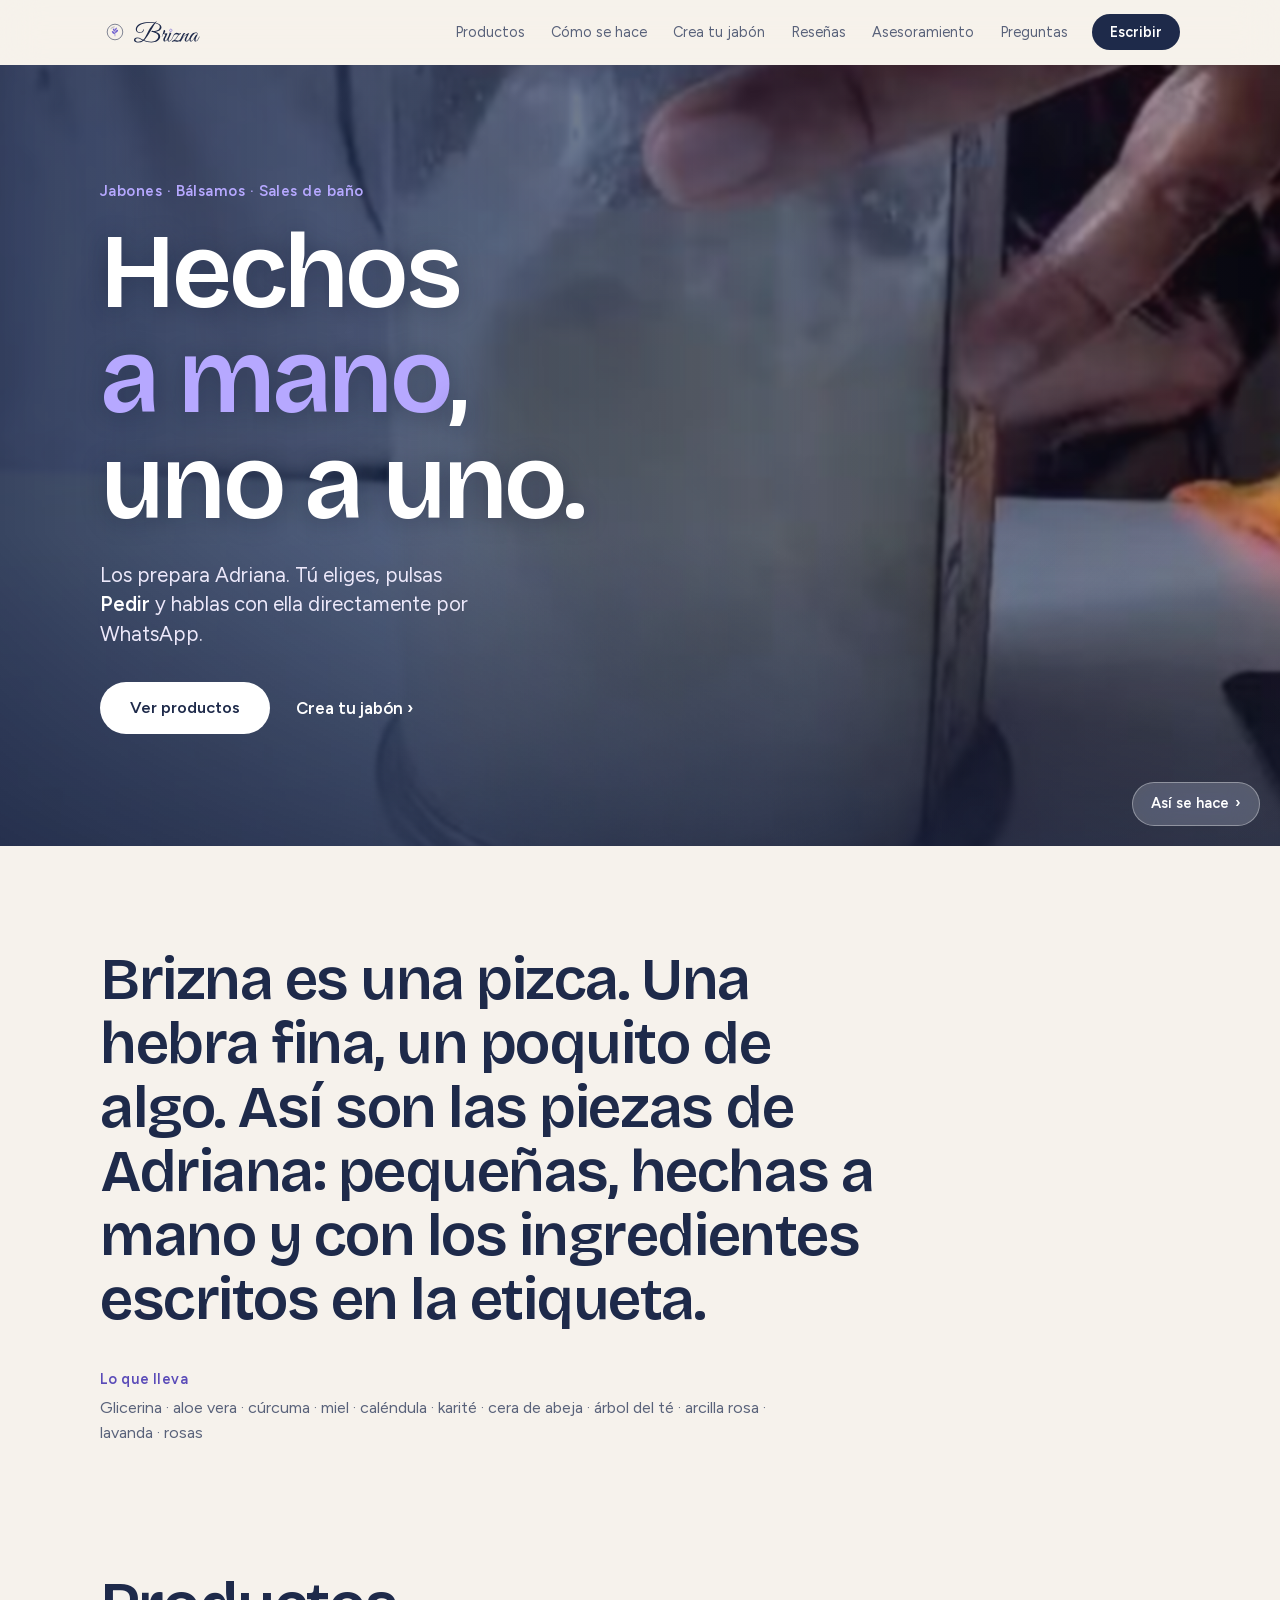
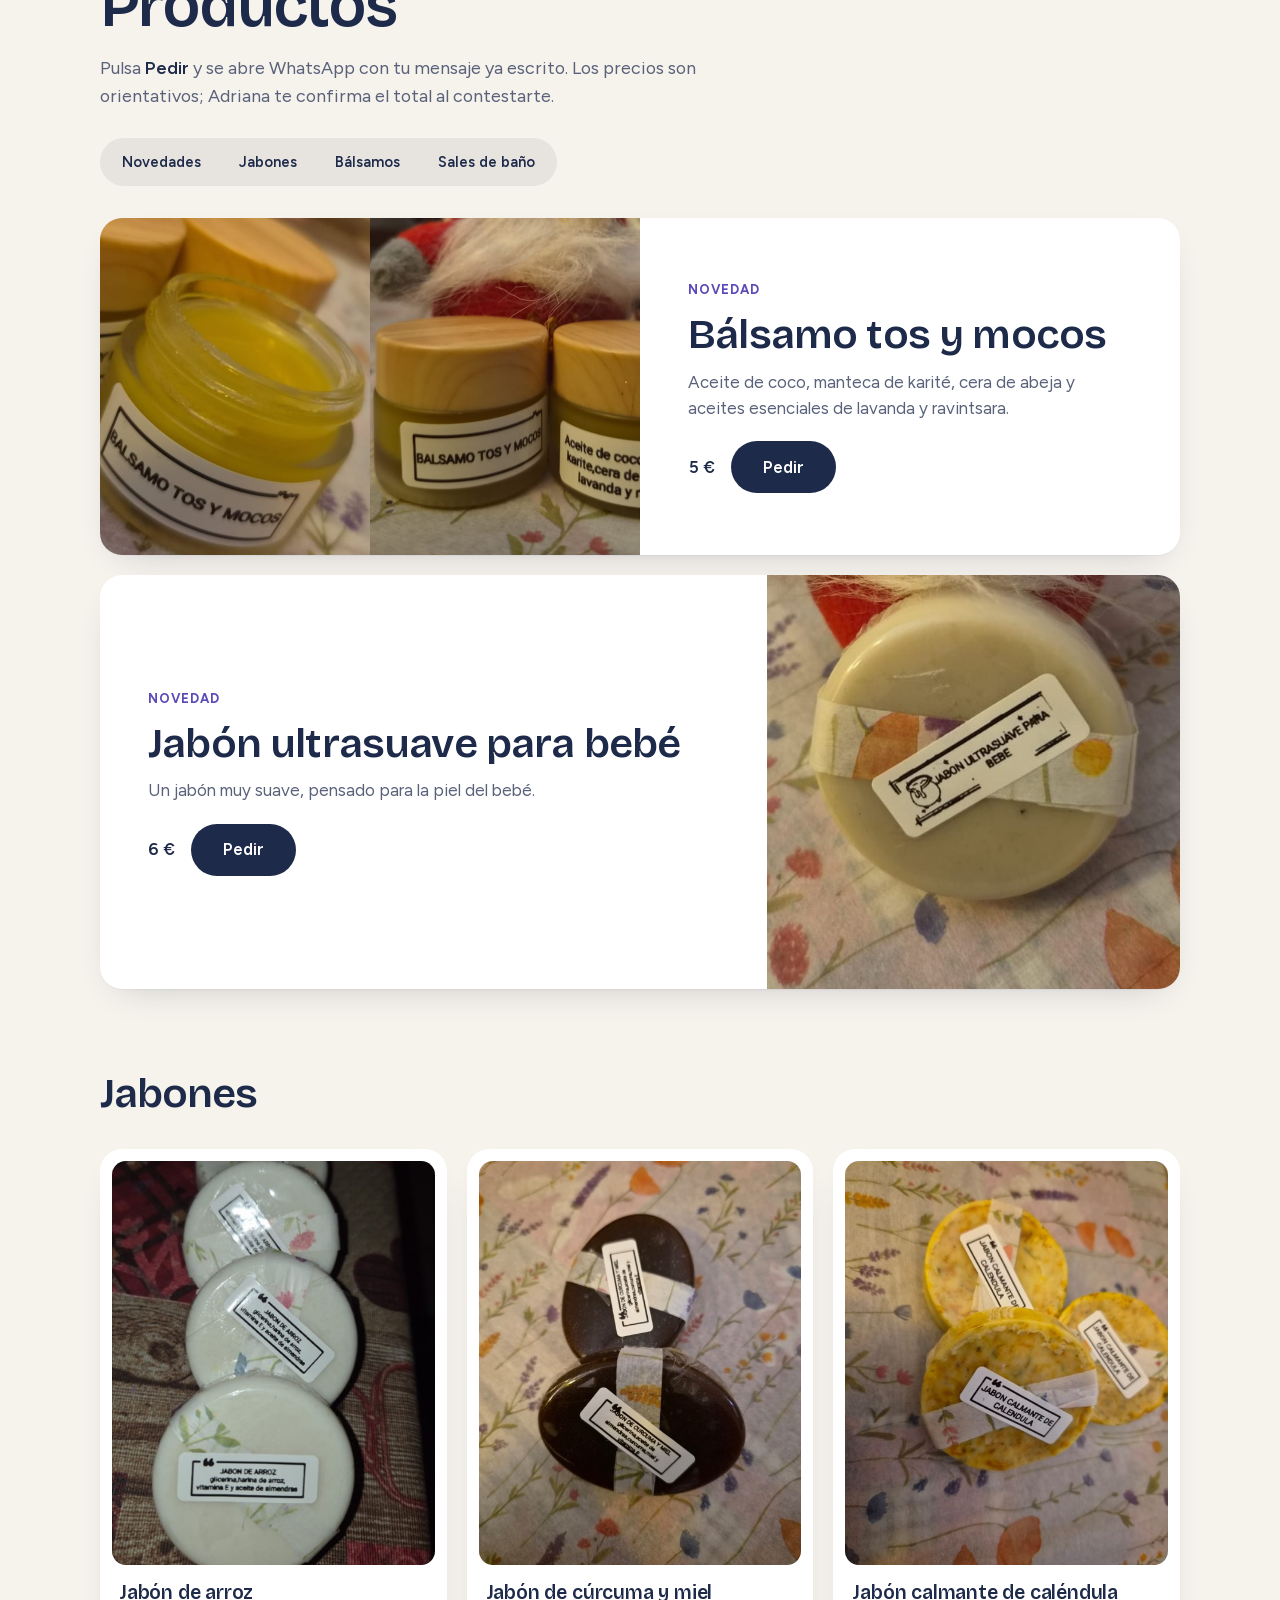
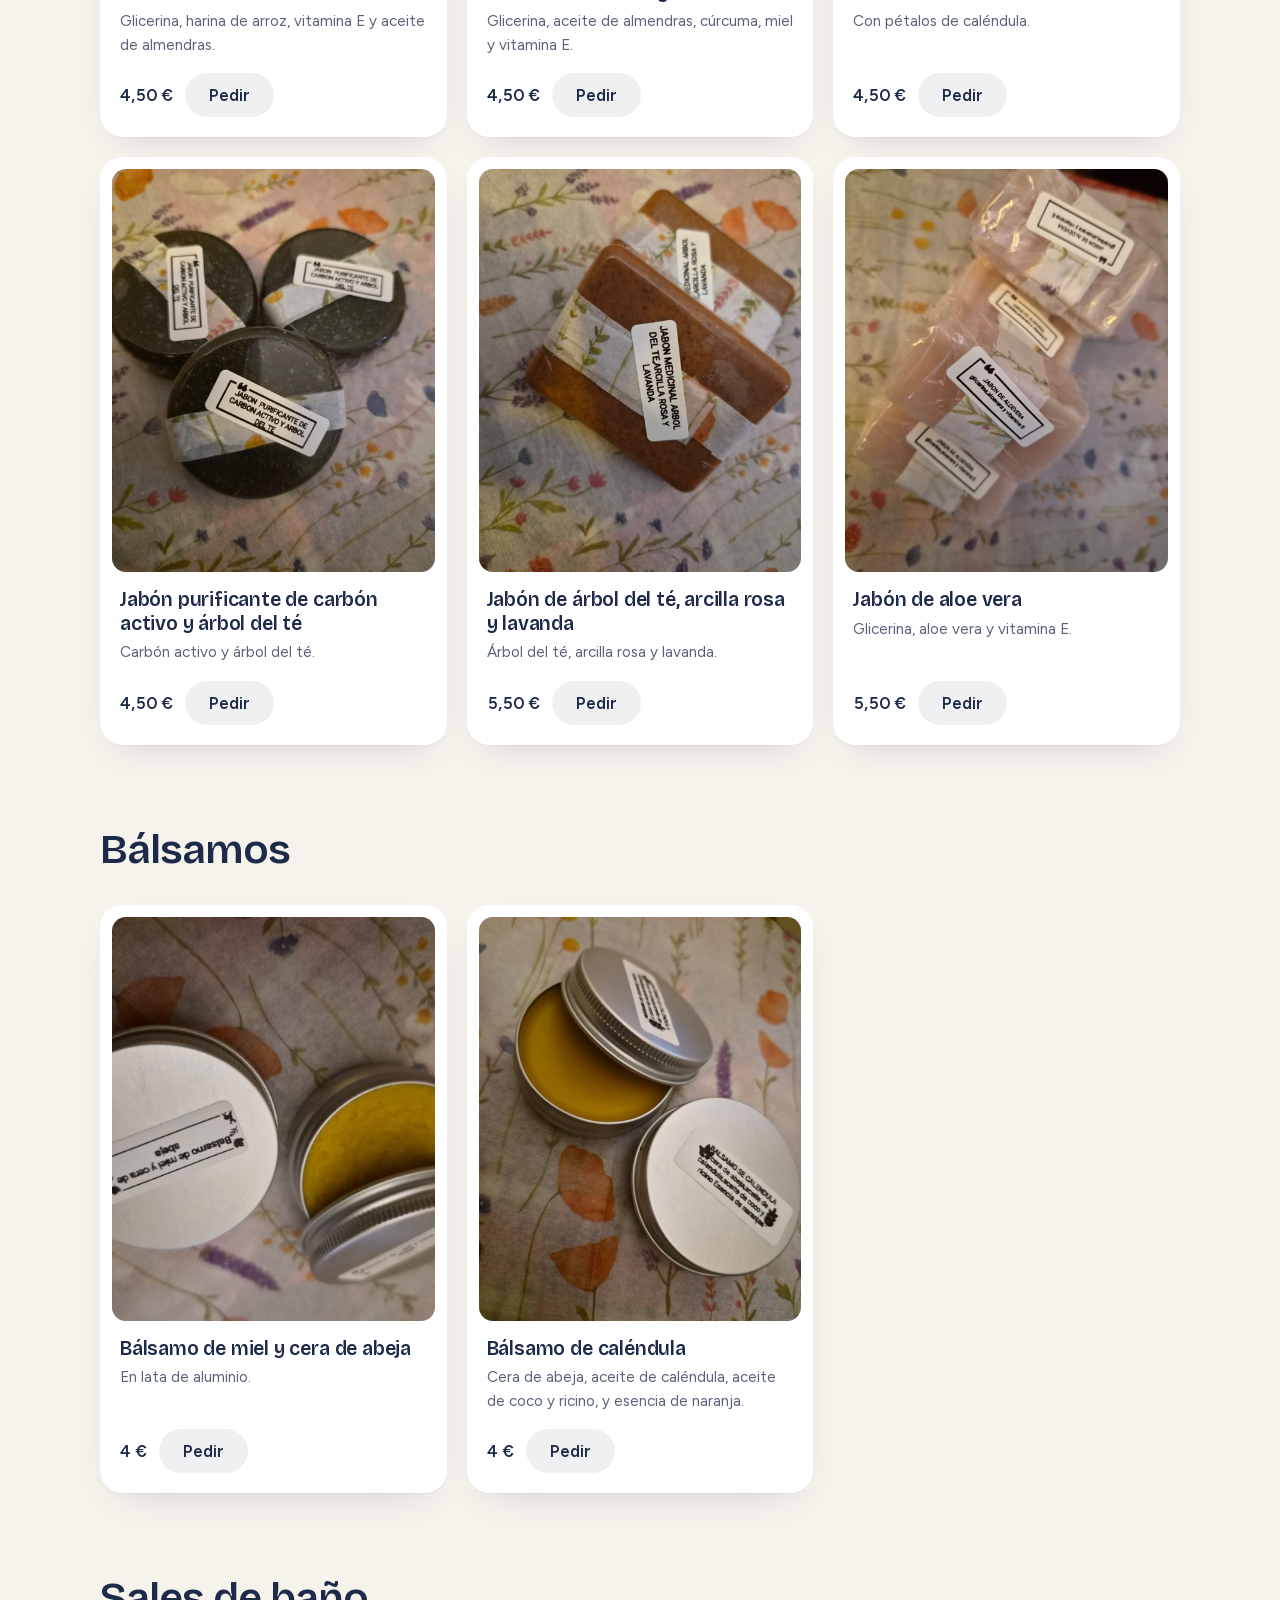
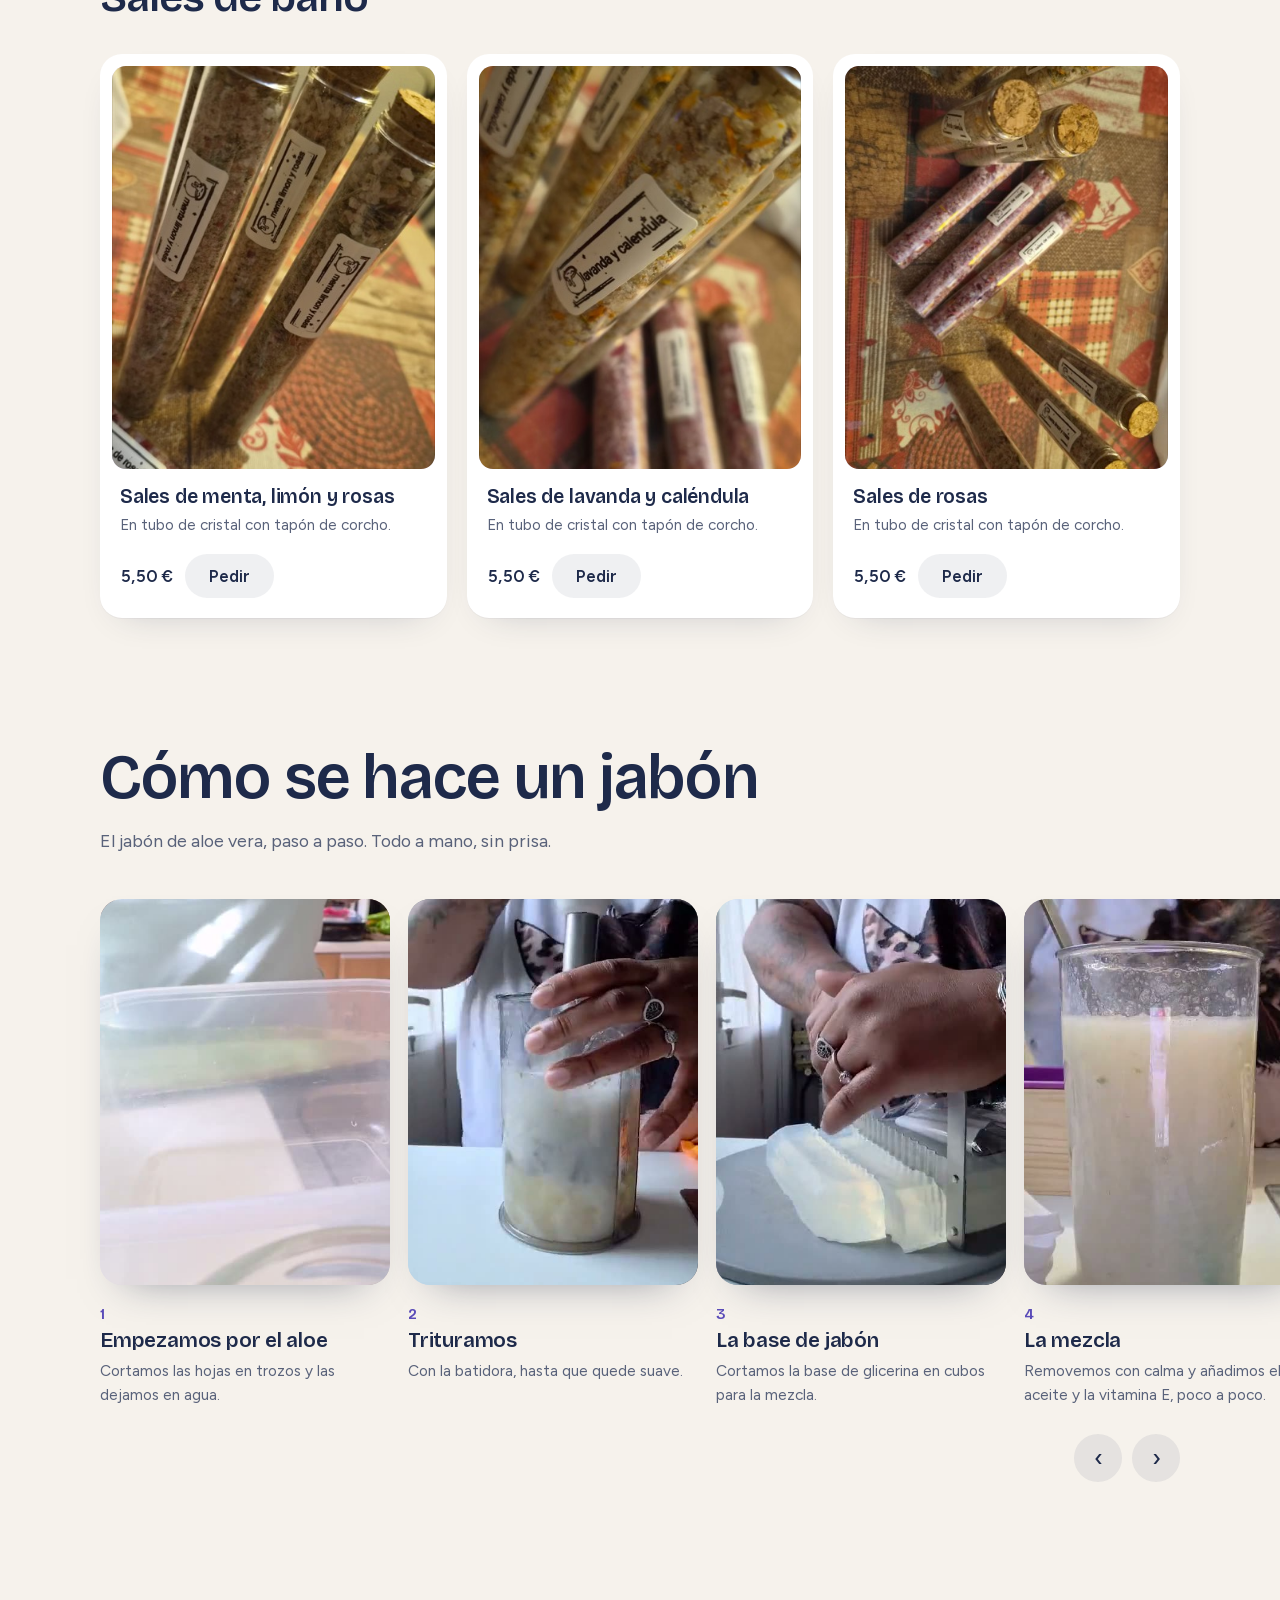
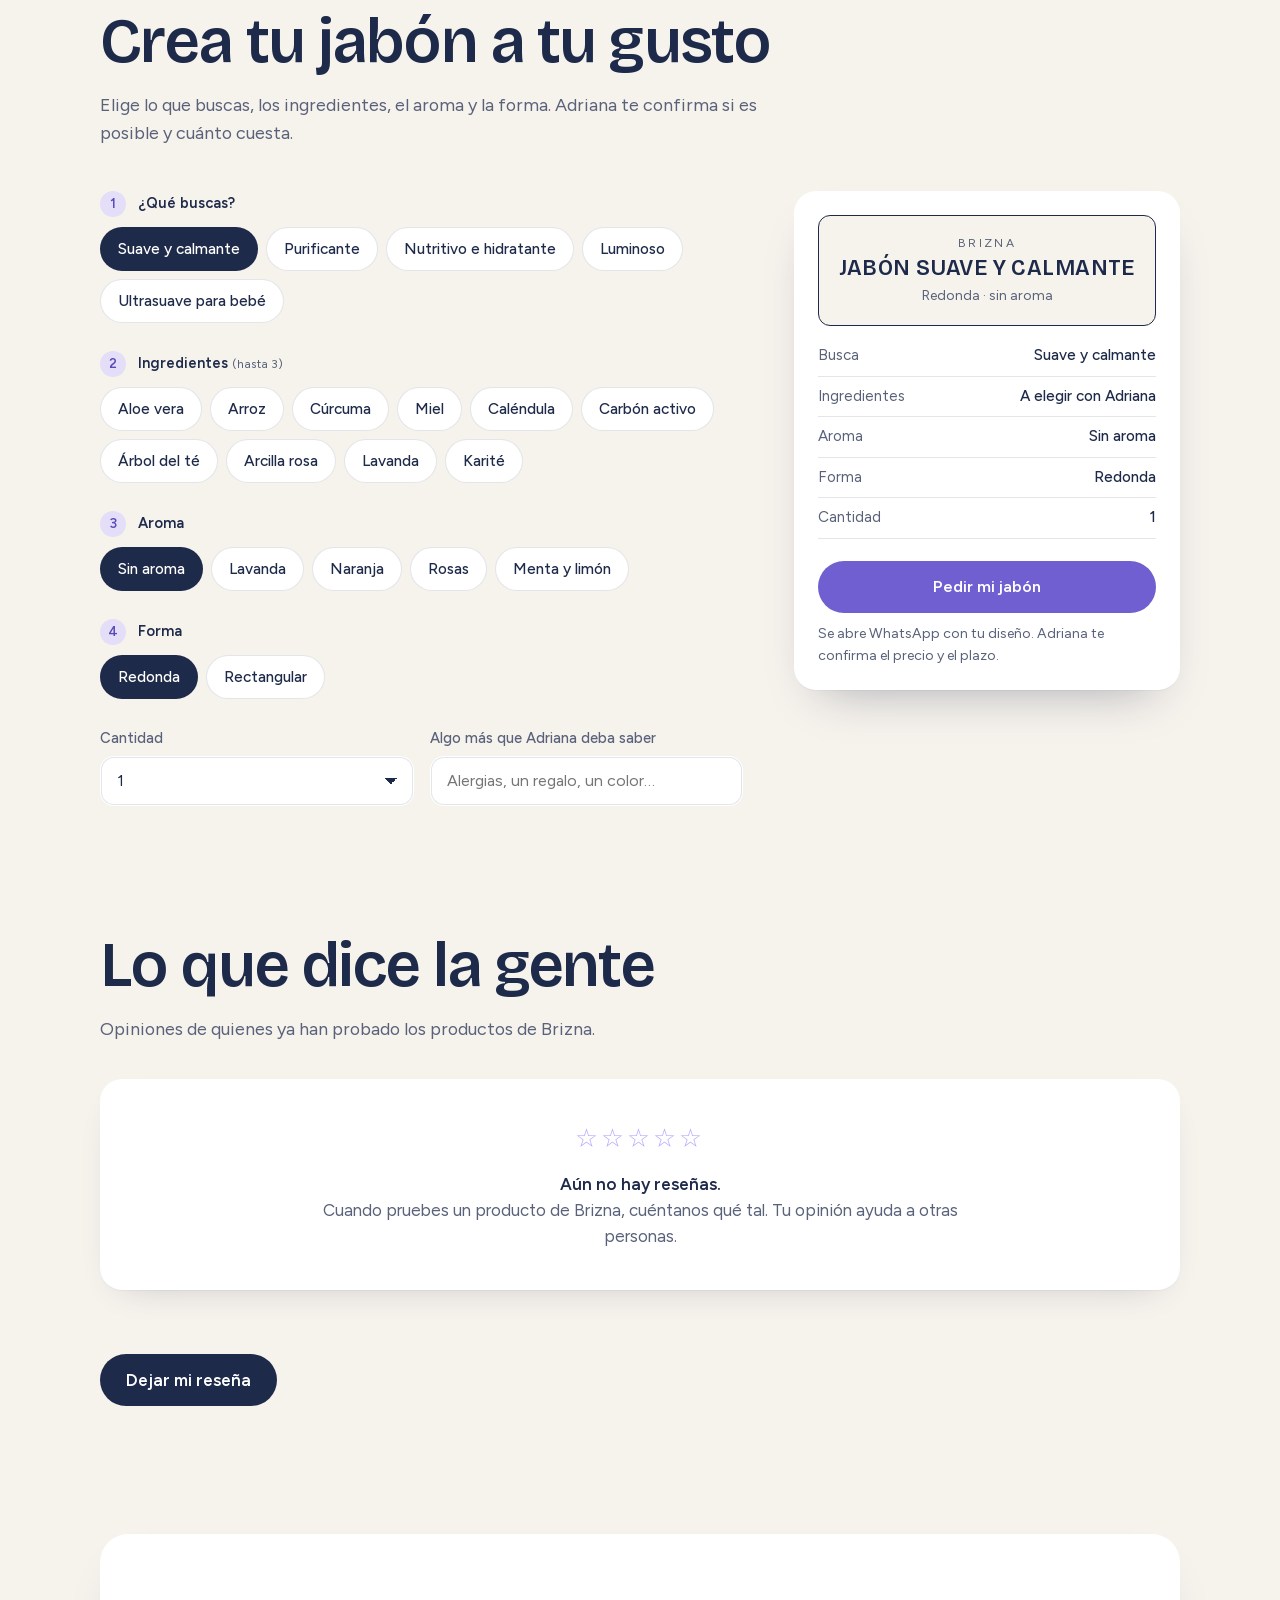
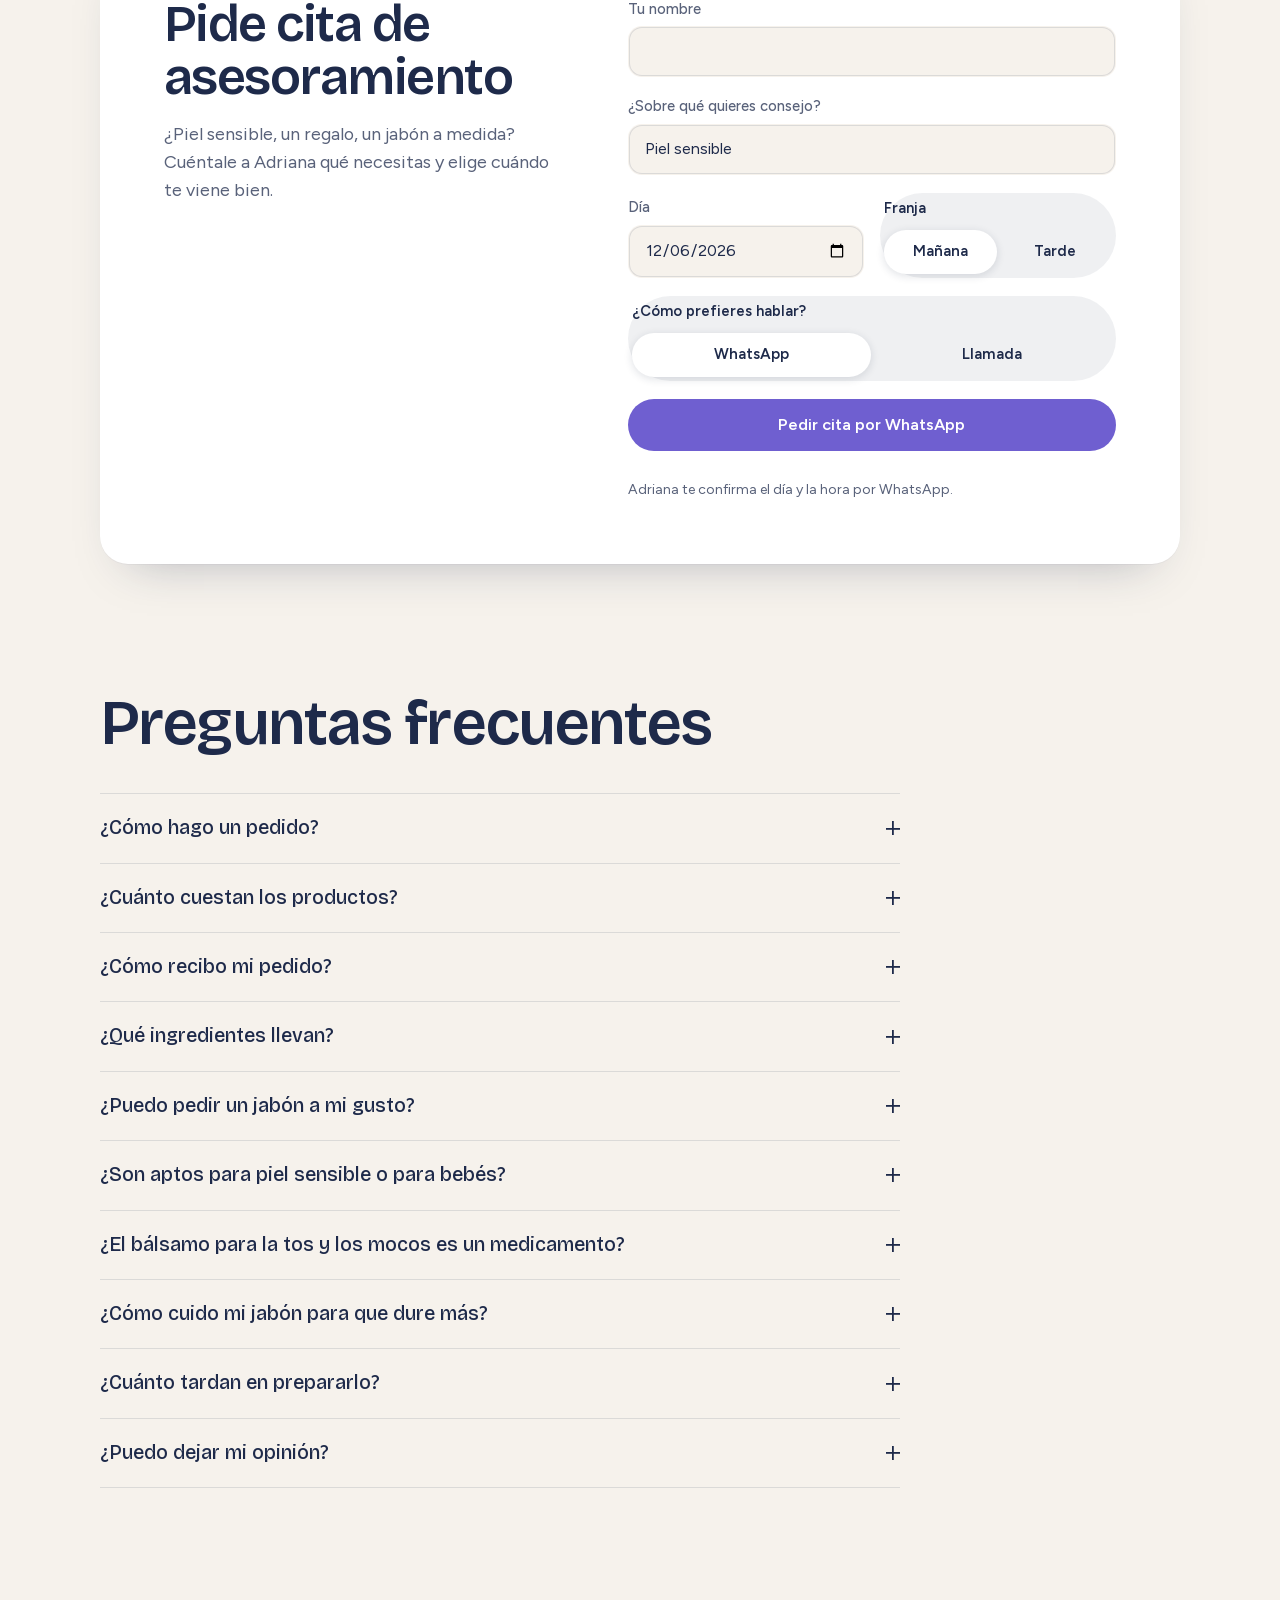
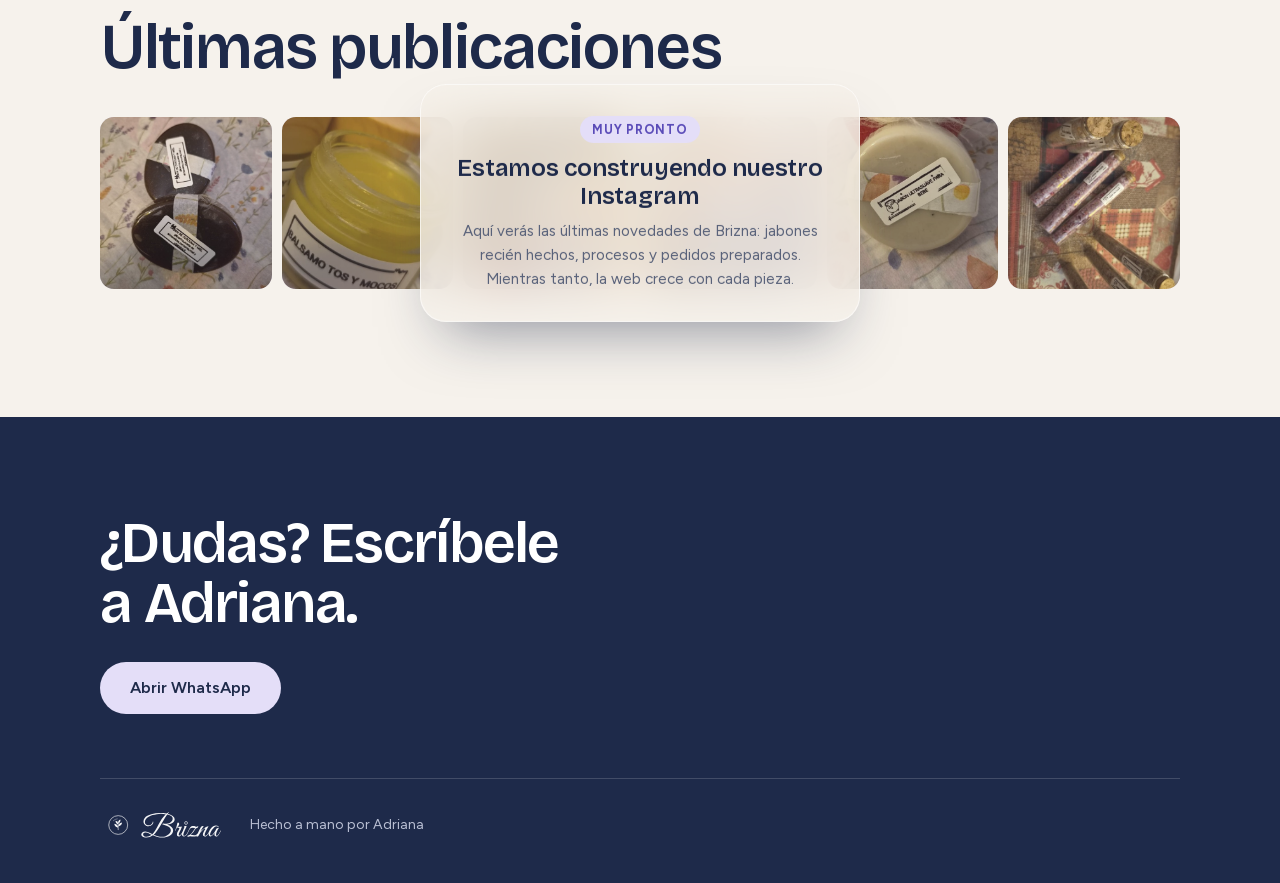
==== commit eba0f232: "Actualizar index.html" ====
--- a/index.html
+++ b/index.html
@@ -28,6 +28,7 @@
 <script type="application/ld+json">{"@context":"https://schema.org","@type":"FAQPage","mainEntity":[{"@type":"Question","name":"¿Cómo hago un pedido?","acceptedAnswer":{"@type":"Answer","text":"Eliges tu producto, pulsas Pedir y se abre WhatsApp con el mensaje ya escrito. Adriana te contesta, te dice el precio y te va avisando: pedido recibido, en proceso y listo."}},{"@type":"Question","name":"¿Cuánto cuestan los productos?","acceptedAnswer":{"@type":"Answer","text":"Adriana te dice el precio al contestarte. Así te lo confirma según lo que pidas."}},{"@type":"Question","name":"¿Cómo recibo mi pedido?","acceptedAnswer":{"@type":"Answer","text":"Lo hablas directamente con Adriana por WhatsApp: ella te dice si puedes recogerlo o enviártelo."}},{"@type":"Question","name":"¿Qué ingredientes llevan?","acceptedAnswer":{"@type":"Answer","text":"Cada producto muestra sus ingredientes en la ficha y en la etiqueta. Si tienes alguna alergia, pregúntale a Adriana antes de pedir."}},{"@type":"Question","name":"¿Puedo pedir un jabón a mi gusto?","acceptedAnswer":{"@type":"Answer","text":"Sí. En la sección «Crea tu jabón» eliges para qué lo quieres, los ingredientes, el aroma y la forma. Adriana te confirma si es posible y cuánto cuesta."}},{"@type":"Question","name":"¿Son aptos para piel sensible o para bebés?","acceptedAnswer":{"@type":"Answer","text":"Hay un jabón ultrasuave pensado para bebé. Si tu piel es muy sensible o tienes dudas, cuéntaselo a Adriana y consulta también con tu pediatra o dermatólogo."}},{"@type":"Question","name":"¿El bálsamo para la tos y los mocos es un medicamento?","acceptedAnswer":{"@type":"Answer","text":"No. Es un bálsamo artesanal de aceite de coco, manteca de karité, cera de abeja y aceites esenciales de lavanda y ravintsara. No sustituye a ningún tratamiento médico."}},{"@type":"Question","name":"¿Cómo cuido mi jabón para que dure más?","acceptedAnswer":{"@type":"Answer","text":"Déjalo secar entre usos, en una jabonera con escurridor y lejos del agua directa de la ducha."}},{"@type":"Question","name":"¿Cuánto tardan en prepararlo?","acceptedAnswer":{"@type":"Answer","text":"Todo se hace a mano, así que depende de lo que pidas. Adriana te dice el plazo exacto al contestarte."}},{"@type":"Question","name":"¿Puedo dejar mi opinión?","acceptedAnswer":{"@type":"Answer","text":"¡Claro! En la sección de reseñas puedes contar qué tal te ha ido. Adriana la recibe y la publica con tu permiso."}}]}</script>
 </head>
 <body data-tel="34674401197">
+<div class="aviso" id="aviso" role="status" hidden></div>
 <a class="saltar" href="#productos">Saltar a los productos</a>
 
 <header class="nav" id="nav">
@@ -79,29 +80,29 @@
   <section class="sec" id="productos" aria-labelledby="prod-t">
     <div class="cab rv">
       <h2 id="prod-t">Productos</h2>
-      <p>Pulsa <b>Pedir</b> y se abre WhatsApp con tu mensaje ya escrito. Adriana te dice el precio al contestarte.</p>
+      <p>Pulsa <b>Pedir</b> y se abre WhatsApp con tu mensaje ya escrito. Los precios son orientativos; Adriana te confirma el total al contestarte.</p>
     </div>
     <nav class="chips rv" aria-label="Tipos de producto">
       <a href="#novedades">Novedades</a><a href="#jabones">Jabones</a><a href="#balsamos">Bálsamos</a><a href="#sales">Sales de baño</a>
     </nav>
     <div class="novedades" id="novedades">
-      <article class="dest rv dest-doble" style="--d:0ms"><div class="dest-fotos"><div class="dest-foto"><img src="img/balsamo-tos-mocos.jpg" alt="Bálsamo tos y mocos" width="540" height="720" loading="lazy" style="object-position:50% 50%"></div><div class="dest-foto dest-foto2"><img src="img/balsamo-tos-mocos-etiqueta.jpg" alt="Bálsamo tos y mocos (etiqueta con ingredientes)" width="540" height="720" loading="lazy" style="object-position:50% 50%"></div></div><div class="dest-txt"><span class="nueva">Novedad</span><h3>Bálsamo tos y mocos</h3><p>Aceite de coco, manteca de karité, cera de abeja y aceites esenciales de lavanda y ravintsara.</p><div class="dest-pie"><a class="pedir pedir-grande" aria-label="Pedir Bálsamo tos y mocos" href="https://wa.me/34674401197?text=Hola%20Adriana%2C%20me%20gustar%C3%ADa%20pedir%3A%20B%C3%A1lsamo%20tos%20y%20mocos.%20%C2%BFEst%C3%A1%20disponible%3F">Pedir</a></div></div></article>
-    <article class="dest rv" style="--d:90ms"><div class="dest-fotos"><div class="dest-foto"><img src="img/jabon-bebe.jpg" alt="Jabón ultrasuave para bebé" width="540" height="720" loading="lazy" style="object-position:50% 50%"></div></div><div class="dest-txt"><span class="nueva">Novedad</span><h3>Jabón ultrasuave para bebé</h3><p>Un jabón muy suave, pensado para la piel del bebé.</p><div class="dest-pie"><a class="pedir pedir-grande" aria-label="Pedir Jabón ultrasuave para bebé" href="https://wa.me/34674401197?text=Hola%20Adriana%2C%20me%20gustar%C3%ADa%20pedir%3A%20Jab%C3%B3n%20ultrasuave%20para%20beb%C3%A9.%20%C2%BFEst%C3%A1%20disponible%3F">Pedir</a></div></div></article>
+      <article class="dest rv dest-doble" style="--d:0ms"><div class="dest-fotos"><div class="dest-foto"><img src="img/balsamo-tos-mocos.jpg" alt="Bálsamo tos y mocos" width="540" height="720" loading="lazy" style="object-position:50% 50%"></div><div class="dest-foto dest-foto2"><img src="img/balsamo-tos-mocos-etiqueta.jpg" alt="Bálsamo tos y mocos (etiqueta con ingredientes)" width="540" height="720" loading="lazy" style="object-position:50% 50%"></div></div><div class="dest-txt"><span class="nueva">Novedad</span><h3>Bálsamo tos y mocos</h3><p>Aceite de coco, manteca de karité, cera de abeja y aceites esenciales de lavanda y ravintsara.</p><div class="dest-pie"><span class="precio">5 €</span><a class="pedir pedir-grande" aria-label="Pedir Bálsamo tos y mocos" href="https://wa.me/34674401197?text=Hola%20Adriana%2C%20me%20gustar%C3%ADa%20pedir%3A%20B%C3%A1lsamo%20tos%20y%20mocos.%20%C2%BFEst%C3%A1%20disponible%3F">Pedir</a></div></div></article>
+    <article class="dest rv" style="--d:90ms"><div class="dest-fotos"><div class="dest-foto"><img src="img/jabon-bebe.jpg" alt="Jabón ultrasuave para bebé" width="540" height="720" loading="lazy" style="object-position:50% 50%"></div></div><div class="dest-txt"><span class="nueva">Novedad</span><h3>Jabón ultrasuave para bebé</h3><p>Un jabón muy suave, pensado para la piel del bebé.</p><div class="dest-pie"><span class="precio">6 €</span><a class="pedir pedir-grande" aria-label="Pedir Jabón ultrasuave para bebé" href="https://wa.me/34674401197?text=Hola%20Adriana%2C%20me%20gustar%C3%ADa%20pedir%3A%20Jab%C3%B3n%20ultrasuave%20para%20beb%C3%A9.%20%C2%BFEst%C3%A1%20disponible%3F">Pedir</a></div></div></article>
     </div>
     <div class="catalogo"><h3 class="tipo rv" id="jabones">Jabones</h3>
-    <section class="productos" aria-label="Jabones"><article class="prod rv" style="--d:0ms"><div class="prod-foto"><img src="img/jabon-arroz.jpg" alt="Jabón de arroz" width="405" height="720" loading="lazy" style="object-position:50% 72%"></div><h4>Jabón de arroz</h4><p class="det">Glicerina, harina de arroz, vitamina E y aceite de almendras.</p><div class="prod-pie"><a class="pedir" aria-label="Pedir Jabón de arroz" href="https://wa.me/34674401197?text=Hola%20Adriana%2C%20me%20gustar%C3%ADa%20pedir%3A%20Jab%C3%B3n%20de%20arroz.%20%C2%BFEst%C3%A1%20disponible%3F">Pedir</a></div></article>
-    <article class="prod rv" style="--d:70ms"><div class="prod-foto"><img src="img/jabon-curcuma-miel.jpg" alt="Jabón de cúrcuma y miel" width="540" height="720" loading="lazy" style="object-position:50% 50%"></div><h4>Jabón de cúrcuma y miel</h4><p class="det">Glicerina, aceite de almendras, cúrcuma, miel y vitamina E.</p><div class="prod-pie"><a class="pedir" aria-label="Pedir Jabón de cúrcuma y miel" href="https://wa.me/34674401197?text=Hola%20Adriana%2C%20me%20gustar%C3%ADa%20pedir%3A%20Jab%C3%B3n%20de%20c%C3%BArcuma%20y%20miel.%20%C2%BFEst%C3%A1%20disponible%3F">Pedir</a></div></article>
-    <article class="prod rv" style="--d:140ms"><div class="prod-foto"><img src="img/jabon-calmante-calendula.jpg" alt="Jabón calmante de caléndula" width="540" height="720" loading="lazy" style="object-position:50% 50%"></div><h4>Jabón calmante de caléndula</h4><p class="det">Con pétalos de caléndula.</p><div class="prod-pie"><a class="pedir" aria-label="Pedir Jabón calmante de caléndula" href="https://wa.me/34674401197?text=Hola%20Adriana%2C%20me%20gustar%C3%ADa%20pedir%3A%20Jab%C3%B3n%20calmante%20de%20cal%C3%A9ndula.%20%C2%BFEst%C3%A1%20disponible%3F">Pedir</a></div></article>
-    <article class="prod rv" style="--d:0ms"><div class="prod-foto"><img src="img/jabon-carbon-arbol-te.jpg" alt="Jabón purificante de carbón activo y árbol del té" width="540" height="720" loading="lazy" style="object-position:50% 55%"></div><h4>Jabón purificante de carbón activo y árbol del té</h4><p class="det">Carbón activo y árbol del té.</p><div class="prod-pie"><a class="pedir" aria-label="Pedir Jabón purificante de carbón activo y árbol del té" href="https://wa.me/34674401197?text=Hola%20Adriana%2C%20me%20gustar%C3%ADa%20pedir%3A%20Jab%C3%B3n%20purificante%20de%20carb%C3%B3n%20activo%20y%20%C3%A1rbol%20del%20t%C3%A9.%20%C2%BFEst%C3%A1%20disponible%3F">Pedir</a></div></article>
-    <article class="prod rv" style="--d:70ms"><div class="prod-foto"><img src="img/jabon-arbol-te-arcilla-lavanda.jpg" alt="Jabón de árbol del té, arcilla rosa y lavanda" width="540" height="720" loading="lazy" style="object-position:50% 55%"></div><h4>Jabón de árbol del té, arcilla rosa y lavanda</h4><p class="det">Árbol del té, arcilla rosa y lavanda.</p><div class="prod-pie"><a class="pedir" aria-label="Pedir Jabón de árbol del té, arcilla rosa y lavanda" href="https://wa.me/34674401197?text=Hola%20Adriana%2C%20me%20gustar%C3%ADa%20pedir%3A%20Jab%C3%B3n%20de%20%C3%A1rbol%20del%20t%C3%A9%2C%20arcilla%20rosa%20y%20lavanda.%20%C2%BFEst%C3%A1%20disponible%3F">Pedir</a></div></article>
-    <article class="prod rv" style="--d:140ms"><div class="prod-foto"><img src="img/jabon-aloe-vera.jpg" alt="Jabón de aloe vera" width="540" height="720" loading="lazy" style="object-position:50% 50%"></div><h4>Jabón de aloe vera</h4><p class="det">Glicerina, aloe vera y vitamina E.</p><div class="prod-pie"><a class="pedir" aria-label="Pedir Jabón de aloe vera" href="https://wa.me/34674401197?text=Hola%20Adriana%2C%20me%20gustar%C3%ADa%20pedir%3A%20Jab%C3%B3n%20de%20aloe%20vera.%20%C2%BFEst%C3%A1%20disponible%3F">Pedir</a></div></article></section>
+    <section class="productos" aria-label="Jabones"><article class="prod rv" style="--d:0ms"><div class="prod-foto"><img src="img/jabon-arroz.jpg" alt="Jabón de arroz" width="405" height="720" loading="lazy" style="object-position:50% 72%"></div><h4>Jabón de arroz</h4><p class="det">Glicerina, harina de arroz, vitamina E y aceite de almendras.</p><div class="prod-pie"><span class="precio">4,50 €</span><a class="pedir" aria-label="Pedir Jabón de arroz" href="https://wa.me/34674401197?text=Hola%20Adriana%2C%20me%20gustar%C3%ADa%20pedir%3A%20Jab%C3%B3n%20de%20arroz.%20%C2%BFEst%C3%A1%20disponible%3F">Pedir</a></div></article>
+    <article class="prod rv" style="--d:70ms"><div class="prod-foto"><img src="img/jabon-curcuma-miel.jpg" alt="Jabón de cúrcuma y miel" width="540" height="720" loading="lazy" style="object-position:50% 50%"></div><h4>Jabón de cúrcuma y miel</h4><p class="det">Glicerina, aceite de almendras, cúrcuma, miel y vitamina E.</p><div class="prod-pie"><span class="precio">4,50 €</span><a class="pedir" aria-label="Pedir Jabón de cúrcuma y miel" href="https://wa.me/34674401197?text=Hola%20Adriana%2C%20me%20gustar%C3%ADa%20pedir%3A%20Jab%C3%B3n%20de%20c%C3%BArcuma%20y%20miel.%20%C2%BFEst%C3%A1%20disponible%3F">Pedir</a></div></article>
+    <article class="prod rv" style="--d:140ms"><div class="prod-foto"><img src="img/jabon-calmante-calendula.jpg" alt="Jabón calmante de caléndula" width="540" height="720" loading="lazy" style="object-position:50% 50%"></div><h4>Jabón calmante de caléndula</h4><p class="det">Con pétalos de caléndula.</p><div class="prod-pie"><span class="precio">4,50 €</span><a class="pedir" aria-label="Pedir Jabón calmante de caléndula" href="https://wa.me/34674401197?text=Hola%20Adriana%2C%20me%20gustar%C3%ADa%20pedir%3A%20Jab%C3%B3n%20calmante%20de%20cal%C3%A9ndula.%20%C2%BFEst%C3%A1%20disponible%3F">Pedir</a></div></article>
+    <article class="prod rv" style="--d:0ms"><div class="prod-foto"><img src="img/jabon-carbon-arbol-te.jpg" alt="Jabón purificante de carbón activo y árbol del té" width="540" height="720" loading="lazy" style="object-position:50% 55%"></div><h4>Jabón purificante de carbón activo y árbol del té</h4><p class="det">Carbón activo y árbol del té.</p><div class="prod-pie"><span class="precio">4,50 €</span><a class="pedir" aria-label="Pedir Jabón purificante de carbón activo y árbol del té" href="https://wa.me/34674401197?text=Hola%20Adriana%2C%20me%20gustar%C3%ADa%20pedir%3A%20Jab%C3%B3n%20purificante%20de%20carb%C3%B3n%20activo%20y%20%C3%A1rbol%20del%20t%C3%A9.%20%C2%BFEst%C3%A1%20disponible%3F">Pedir</a></div></article>
+    <article class="prod rv" style="--d:70ms"><div class="prod-foto"><img src="img/jabon-arbol-te-arcilla-lavanda.jpg" alt="Jabón de árbol del té, arcilla rosa y lavanda" width="540" height="720" loading="lazy" style="object-position:50% 55%"></div><h4>Jabón de árbol del té, arcilla rosa y lavanda</h4><p class="det">Árbol del té, arcilla rosa y lavanda.</p><div class="prod-pie"><span class="precio">5,50 €</span><a class="pedir" aria-label="Pedir Jabón de árbol del té, arcilla rosa y lavanda" href="https://wa.me/34674401197?text=Hola%20Adriana%2C%20me%20gustar%C3%ADa%20pedir%3A%20Jab%C3%B3n%20de%20%C3%A1rbol%20del%20t%C3%A9%2C%20arcilla%20rosa%20y%20lavanda.%20%C2%BFEst%C3%A1%20disponible%3F">Pedir</a></div></article>
+    <article class="prod rv" style="--d:140ms"><div class="prod-foto"><img src="img/jabon-aloe-vera.jpg" alt="Jabón de aloe vera" width="540" height="720" loading="lazy" style="object-position:50% 50%"></div><h4>Jabón de aloe vera</h4><p class="det">Glicerina, aloe vera y vitamina E.</p><div class="prod-pie"><span class="precio">5,50 €</span><a class="pedir" aria-label="Pedir Jabón de aloe vera" href="https://wa.me/34674401197?text=Hola%20Adriana%2C%20me%20gustar%C3%ADa%20pedir%3A%20Jab%C3%B3n%20de%20aloe%20vera.%20%C2%BFEst%C3%A1%20disponible%3F">Pedir</a></div></article></section>
     <h3 class="tipo rv" id="balsamos">Bálsamos</h3>
-    <section class="productos" aria-label="Bálsamos"><article class="prod rv" style="--d:0ms"><div class="prod-foto"><img src="img/balsamo-miel-cera.jpg" alt="Bálsamo de miel y cera de abeja" width="720" height="540" loading="lazy" style="object-position:50% 55%"></div><h4>Bálsamo de miel y cera de abeja</h4><p class="det">En lata de aluminio.</p><div class="prod-pie"><a class="pedir" aria-label="Pedir Bálsamo de miel y cera de abeja" href="https://wa.me/34674401197?text=Hola%20Adriana%2C%20me%20gustar%C3%ADa%20pedir%3A%20B%C3%A1lsamo%20de%20miel%20y%20cera%20de%20abeja.%20%C2%BFEst%C3%A1%20disponible%3F">Pedir</a></div></article>
-    <article class="prod rv" style="--d:70ms"><div class="prod-foto"><img src="img/balsamo-calendula.jpg" alt="Bálsamo de caléndula" width="540" height="720" loading="lazy" style="object-position:40% 40%"></div><h4>Bálsamo de caléndula</h4><p class="det">Cera de abeja, aceite de caléndula, aceite de coco y ricino, y esencia de naranja.</p><div class="prod-pie"><a class="pedir" aria-label="Pedir Bálsamo de caléndula" href="https://wa.me/34674401197?text=Hola%20Adriana%2C%20me%20gustar%C3%ADa%20pedir%3A%20B%C3%A1lsamo%20de%20cal%C3%A9ndula.%20%C2%BFEst%C3%A1%20disponible%3F">Pedir</a></div></article></section>
+    <section class="productos" aria-label="Bálsamos"><article class="prod rv" style="--d:0ms"><div class="prod-foto"><img src="img/balsamo-miel-cera.jpg" alt="Bálsamo de miel y cera de abeja" width="720" height="540" loading="lazy" style="object-position:50% 55%"></div><h4>Bálsamo de miel y cera de abeja</h4><p class="det">En lata de aluminio.</p><div class="prod-pie"><span class="precio">4 €</span><a class="pedir" aria-label="Pedir Bálsamo de miel y cera de abeja" href="https://wa.me/34674401197?text=Hola%20Adriana%2C%20me%20gustar%C3%ADa%20pedir%3A%20B%C3%A1lsamo%20de%20miel%20y%20cera%20de%20abeja.%20%C2%BFEst%C3%A1%20disponible%3F">Pedir</a></div></article>
+    <article class="prod rv" style="--d:70ms"><div class="prod-foto"><img src="img/balsamo-calendula.jpg" alt="Bálsamo de caléndula" width="540" height="720" loading="lazy" style="object-position:40% 40%"></div><h4>Bálsamo de caléndula</h4><p class="det">Cera de abeja, aceite de caléndula, aceite de coco y ricino, y esencia de naranja.</p><div class="prod-pie"><span class="precio">4 €</span><a class="pedir" aria-label="Pedir Bálsamo de caléndula" href="https://wa.me/34674401197?text=Hola%20Adriana%2C%20me%20gustar%C3%ADa%20pedir%3A%20B%C3%A1lsamo%20de%20cal%C3%A9ndula.%20%C2%BFEst%C3%A1%20disponible%3F">Pedir</a></div></article></section>
     <h3 class="tipo rv" id="sales">Sales de baño</h3>
-    <section class="productos" aria-label="Sales de baño"><article class="prod rv" style="--d:0ms"><div class="prod-foto"><img src="img/sal-menta-limon-rosas.jpg" alt="Sales de menta, limón y rosas" width="405" height="720" loading="lazy" style="object-position:50% 45%"></div><h4>Sales de menta, limón y rosas</h4><p class="det">En tubo de cristal con tapón de corcho.</p><div class="prod-pie"><a class="pedir" aria-label="Pedir Sales de menta, limón y rosas" href="https://wa.me/34674401197?text=Hola%20Adriana%2C%20me%20gustar%C3%ADa%20pedir%3A%20Sales%20de%20menta%2C%20lim%C3%B3n%20y%20rosas.%20%C2%BFEst%C3%A1%20disponible%3F">Pedir</a></div></article>
-    <article class="prod rv" style="--d:70ms"><div class="prod-foto"><img src="img/sal-lavanda-calendula.jpg" alt="Sales de lavanda y caléndula" width="405" height="720" loading="lazy" style="object-position:50% 40%"></div><h4>Sales de lavanda y caléndula</h4><p class="det">En tubo de cristal con tapón de corcho.</p><div class="prod-pie"><a class="pedir" aria-label="Pedir Sales de lavanda y caléndula" href="https://wa.me/34674401197?text=Hola%20Adriana%2C%20me%20gustar%C3%ADa%20pedir%3A%20Sales%20de%20lavanda%20y%20cal%C3%A9ndula.%20%C2%BFEst%C3%A1%20disponible%3F">Pedir</a></div></article>
-    <article class="prod rv" style="--d:140ms"><div class="prod-foto"><img src="img/sal-rosas.jpg" alt="Sales de rosas" width="405" height="720" loading="lazy" style="object-position:50% 55%"></div><h4>Sales de rosas</h4><p class="det">En tubo de cristal con tapón de corcho.</p><div class="prod-pie"><a class="pedir" aria-label="Pedir Sales de rosas" href="https://wa.me/34674401197?text=Hola%20Adriana%2C%20me%20gustar%C3%ADa%20pedir%3A%20Sales%20de%20rosas.%20%C2%BFEst%C3%A1%20disponible%3F">Pedir</a></div></article></section></div>
+    <section class="productos" aria-label="Sales de baño"><article class="prod rv" style="--d:0ms"><div class="prod-foto"><img src="img/sal-menta-limon-rosas.jpg" alt="Sales de menta, limón y rosas" width="405" height="720" loading="lazy" style="object-position:50% 45%"></div><h4>Sales de menta, limón y rosas</h4><p class="det">En tubo de cristal con tapón de corcho.</p><div class="prod-pie"><span class="precio">5,50 €</span><a class="pedir" aria-label="Pedir Sales de menta, limón y rosas" href="https://wa.me/34674401197?text=Hola%20Adriana%2C%20me%20gustar%C3%ADa%20pedir%3A%20Sales%20de%20menta%2C%20lim%C3%B3n%20y%20rosas.%20%C2%BFEst%C3%A1%20disponible%3F">Pedir</a></div></article>
+    <article class="prod rv" style="--d:70ms"><div class="prod-foto"><img src="img/sal-lavanda-calendula.jpg" alt="Sales de lavanda y caléndula" width="405" height="720" loading="lazy" style="object-position:50% 40%"></div><h4>Sales de lavanda y caléndula</h4><p class="det">En tubo de cristal con tapón de corcho.</p><div class="prod-pie"><span class="precio">5,50 €</span><a class="pedir" aria-label="Pedir Sales de lavanda y caléndula" href="https://wa.me/34674401197?text=Hola%20Adriana%2C%20me%20gustar%C3%ADa%20pedir%3A%20Sales%20de%20lavanda%20y%20cal%C3%A9ndula.%20%C2%BFEst%C3%A1%20disponible%3F">Pedir</a></div></article>
+    <article class="prod rv" style="--d:140ms"><div class="prod-foto"><img src="img/sal-rosas.jpg" alt="Sales de rosas" width="405" height="720" loading="lazy" style="object-position:50% 55%"></div><h4>Sales de rosas</h4><p class="det">En tubo de cristal con tapón de corcho.</p><div class="prod-pie"><span class="precio">5,50 €</span><a class="pedir" aria-label="Pedir Sales de rosas" href="https://wa.me/34674401197?text=Hola%20Adriana%2C%20me%20gustar%C3%ADa%20pedir%3A%20Sales%20de%20rosas.%20%C2%BFEst%C3%A1%20disponible%3F">Pedir</a></div></article></section></div>
   </section>
 
   <section class="sec proceso" id="proceso" aria-labelledby="proc-t">
@@ -139,7 +140,7 @@
         <div class="etiqueta"><span class="etq-marca">Brizna</span><b id="etq-nombre">Jabón suave y calmante</b><small id="etq-det">Redondo · sin aroma</small></div>
         <ul class="res-lista" id="res-lista"></ul>
         <a class="ver ancho" id="crea-pedir" href="https://wa.me/34674401197?text=Hola%20Adriana%2C%20quer%C3%ADa%20hacerte%20una%20consulta.">Pedir mi jabón</a>
-        <p class="peq">Se abre WhatsApp con tu diseño. Adriana te contesta con el precio y el plazo.</p>
+        <p class="peq">Se abre WhatsApp con tu diseño. Adriana te confirma el precio y el plazo.</p>
       </aside>
     </form>
   </section>
@@ -152,6 +153,7 @@
     <div class="vacio rv"><div class="estrellas" aria-hidden="true">☆☆☆☆☆</div><p><b>Aún no hay reseñas.</b><br>Cuando pruebes un producto de Brizna, cuéntanos qué tal. Tu opinión ayuda a otras personas.</p></div>
     <div class="resenas-lista" id="res-vivas" hidden></div>
     
+    <div id="google-vivo"></div>
     <details class="dejar rv">
       <summary>Dejar mi reseña</summary>
       <form id="form-resena" class="form">
--- a/styles.css
+++ b/styles.css
@@ -360,3 +360,9 @@
 }
 @media (max-width:640px){@supports not (aspect-ratio:1/1){.feed-item{padding-top:100%}}}
 @media print{.nav,.hero-bg,.menu,.gal-ctrl{display:none}.hero{min-height:0;color:#000;background:none}.hero h1,.hero .sub{color:#000;text-shadow:none}}
+
+.trampa{position:absolute;left:-9999px;width:1px;height:1px;overflow:hidden}
+
+/* Aviso que Adriana enciende desde su panel */
+.aviso{background:var(--tinta);color:#fff;text-align:center;padding:10px 20px;font-size:.92rem;font-weight:600;line-height:1.4}
+.aviso[hidden]{display:none}
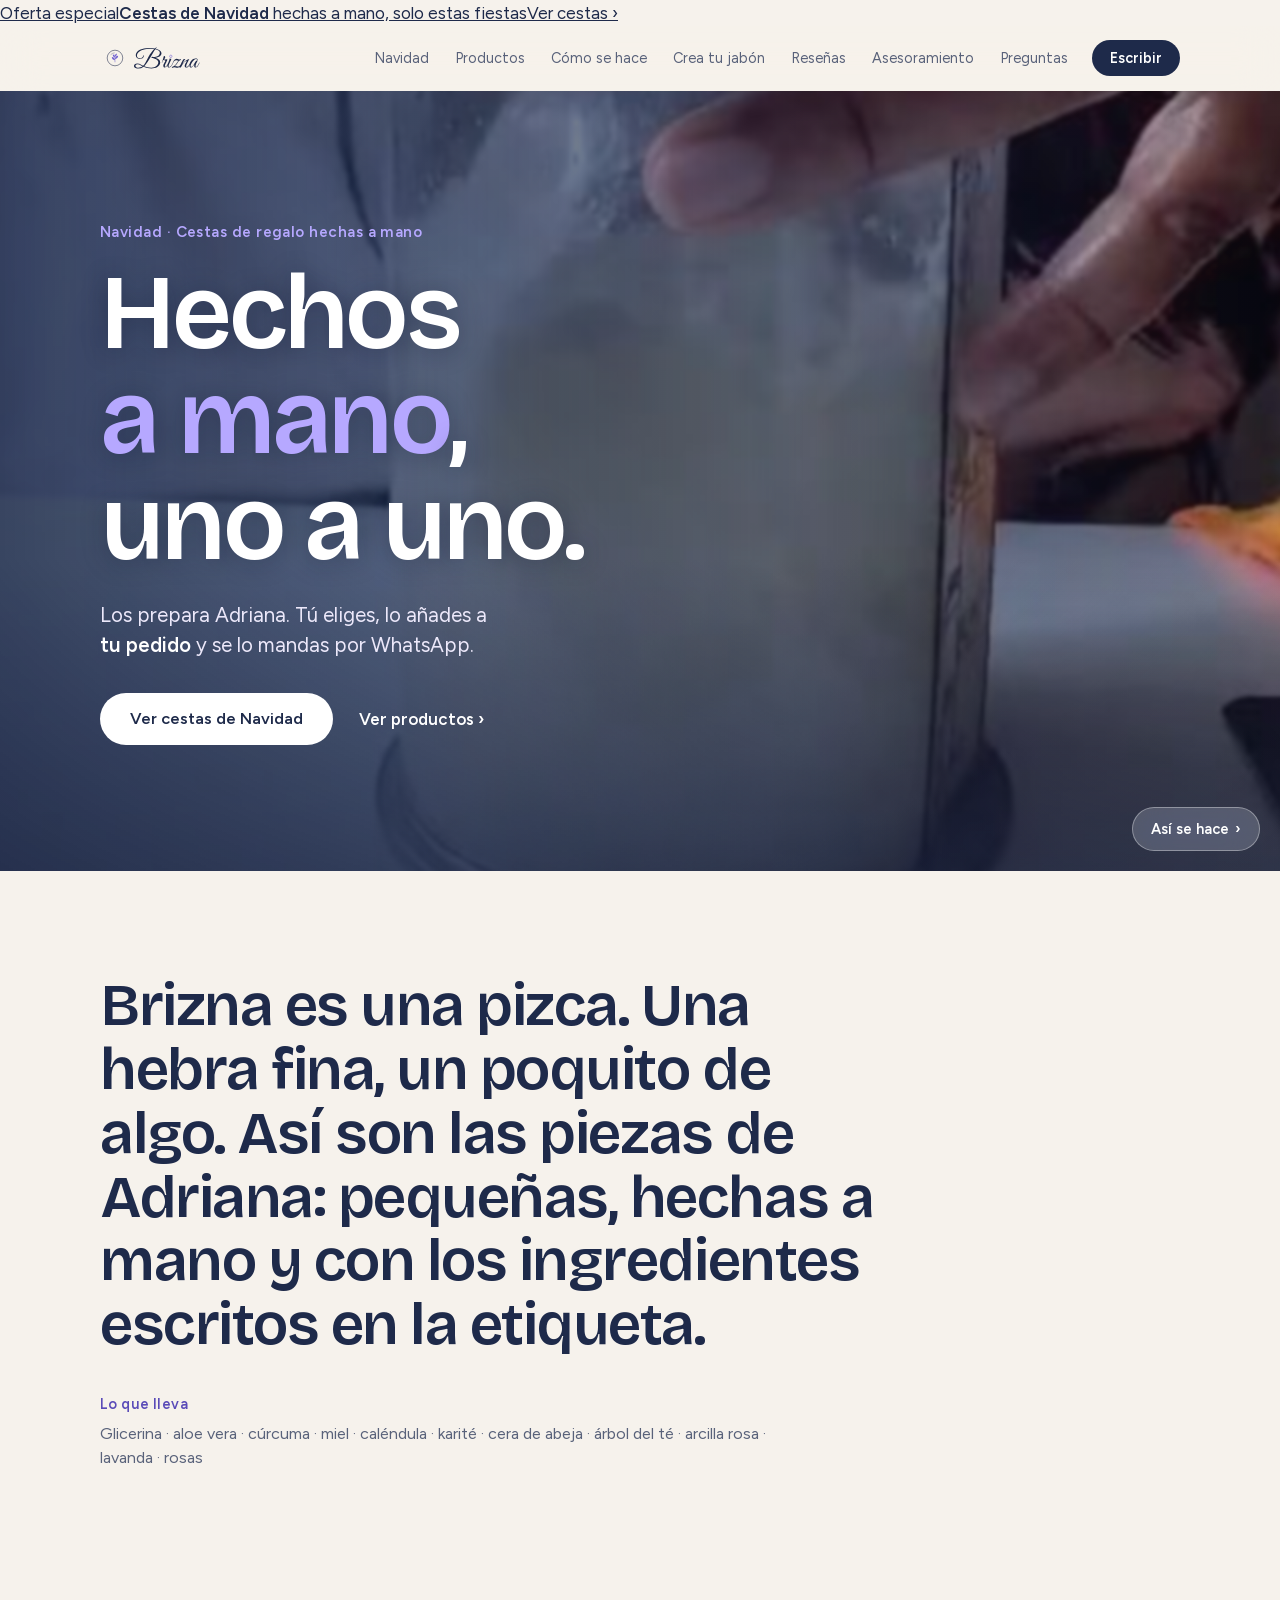
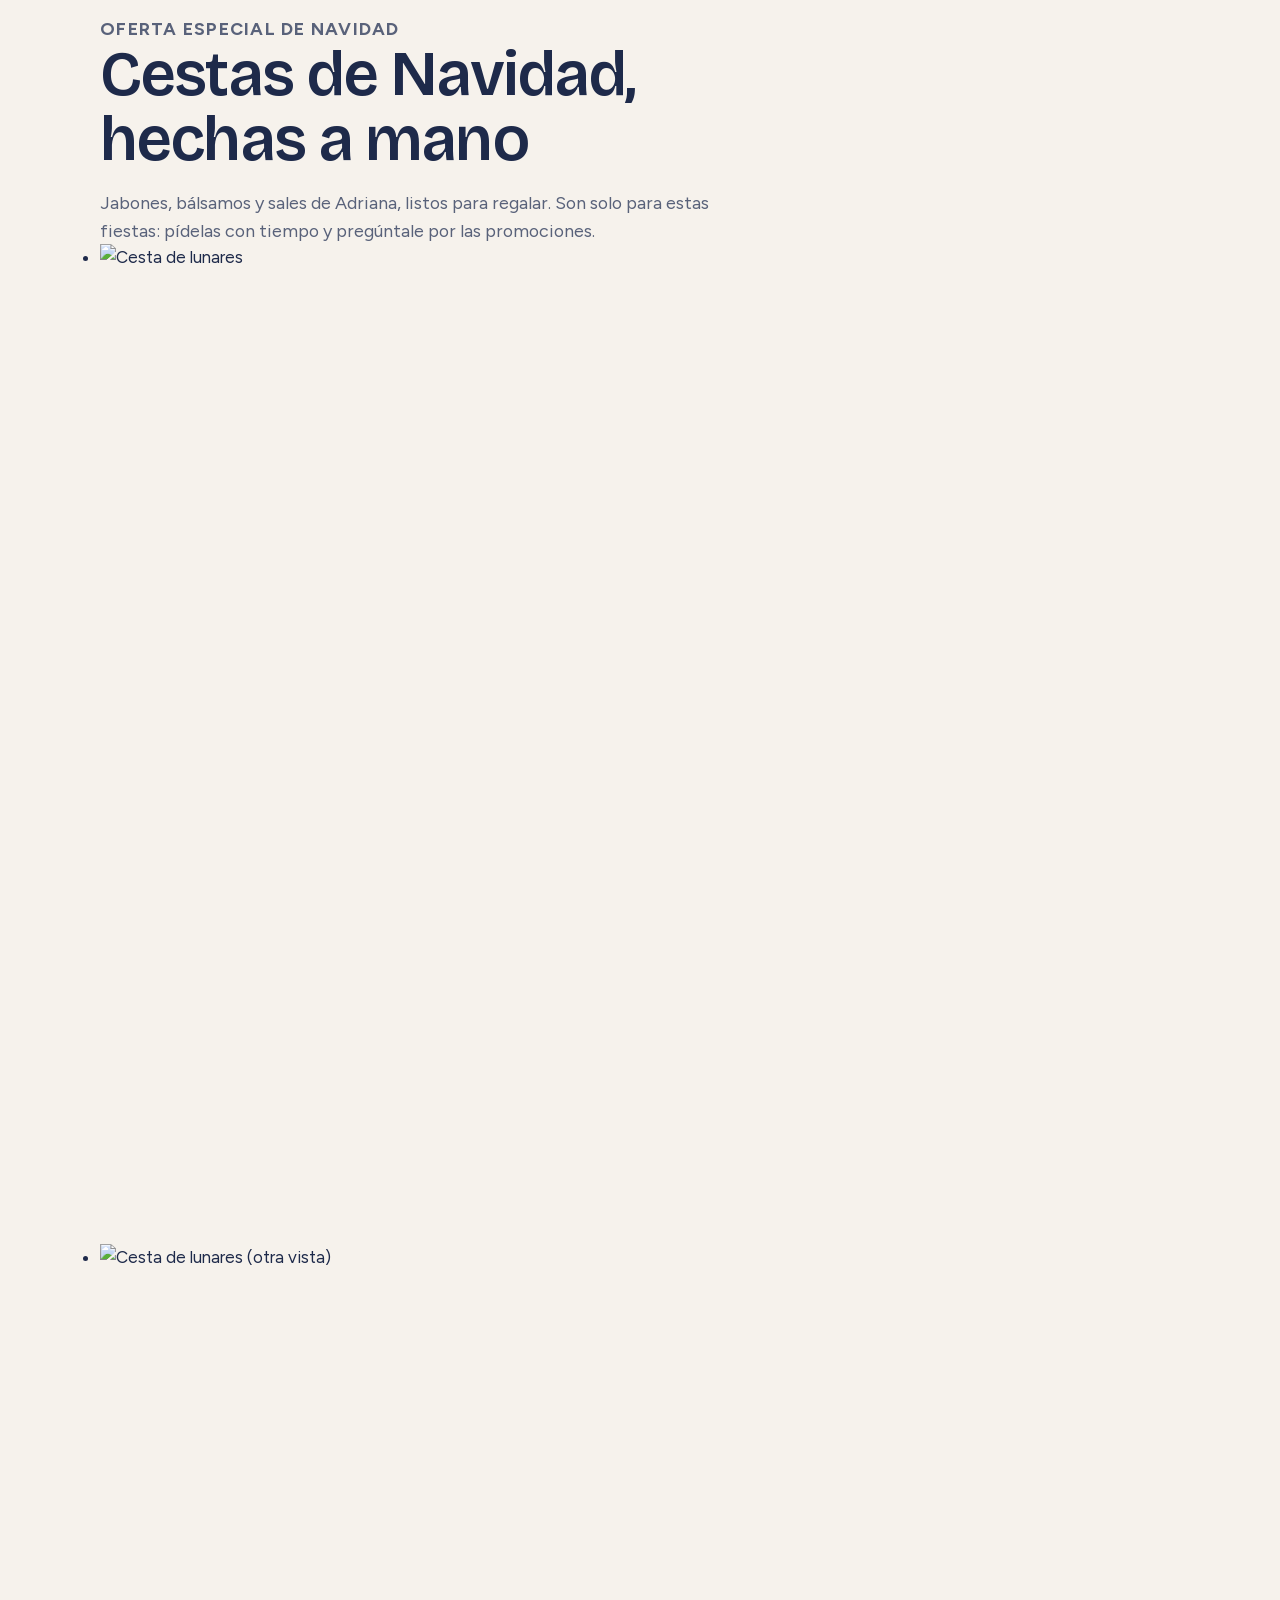
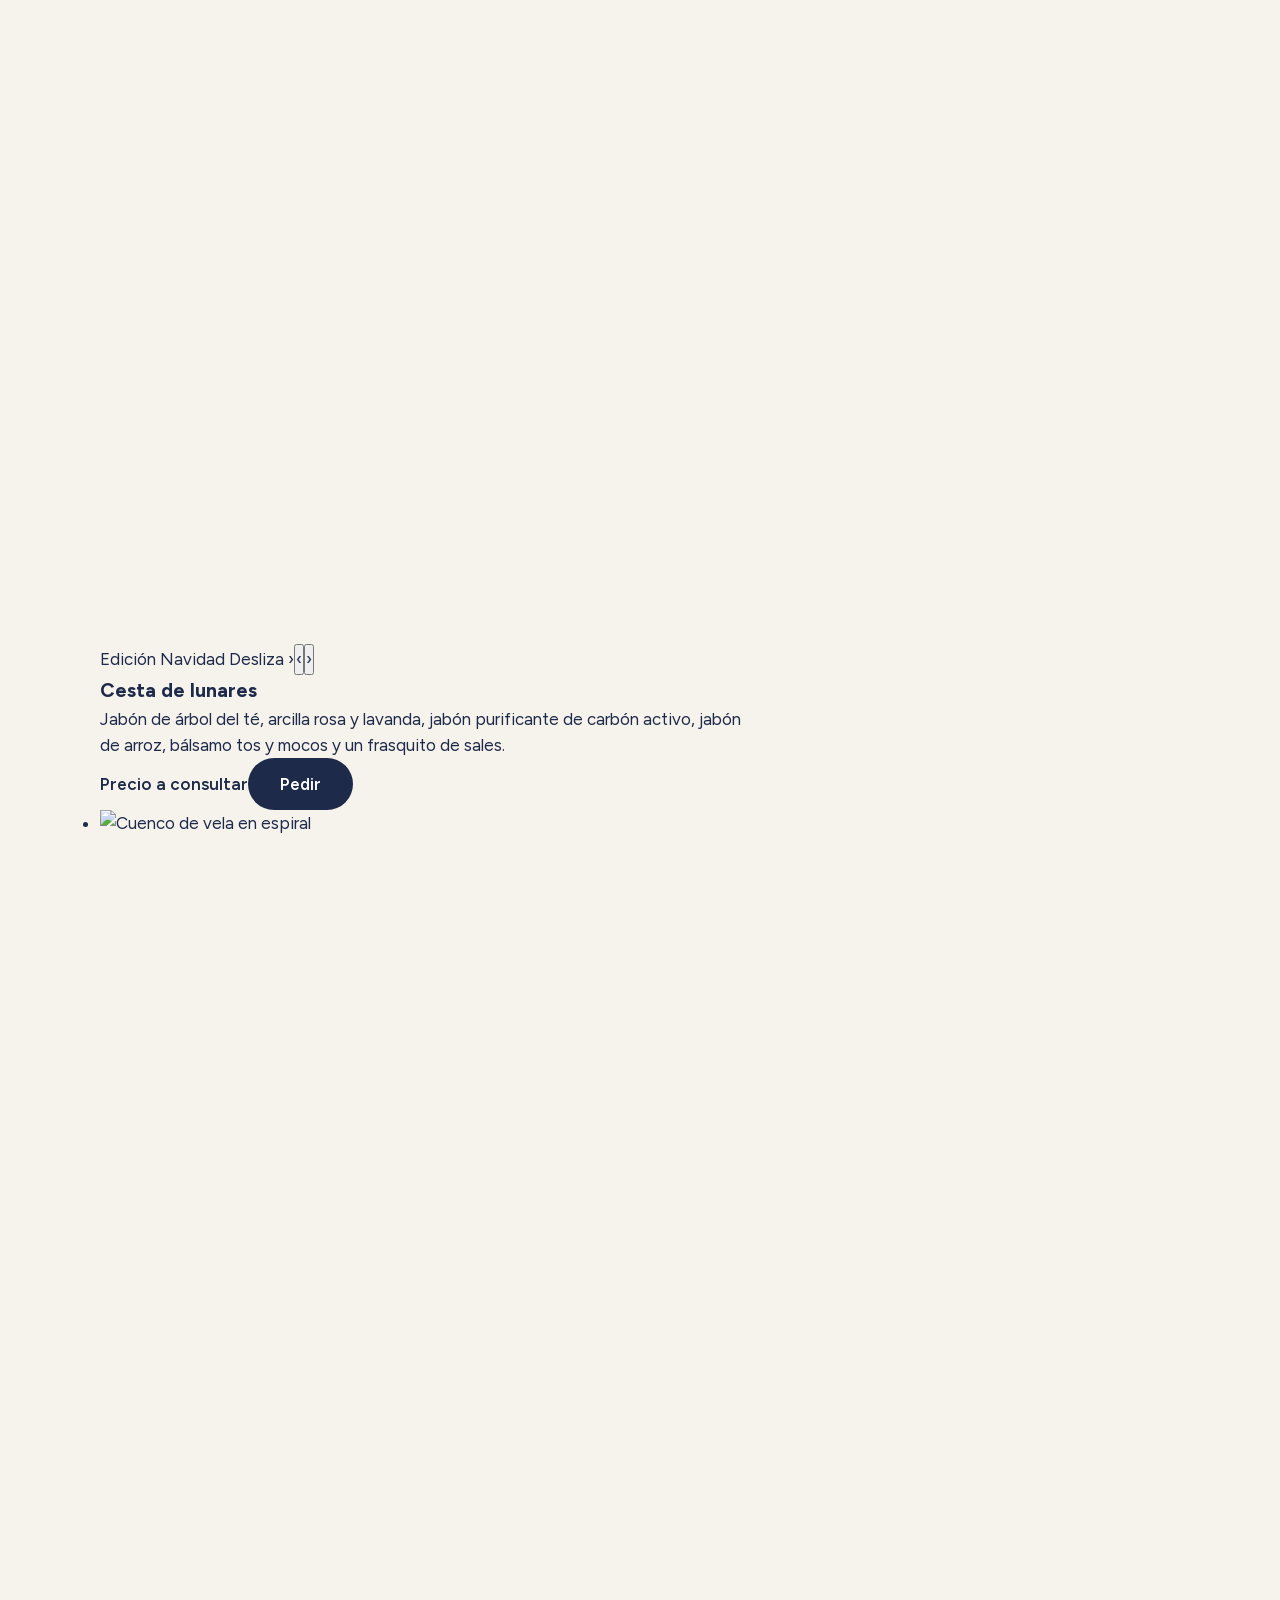
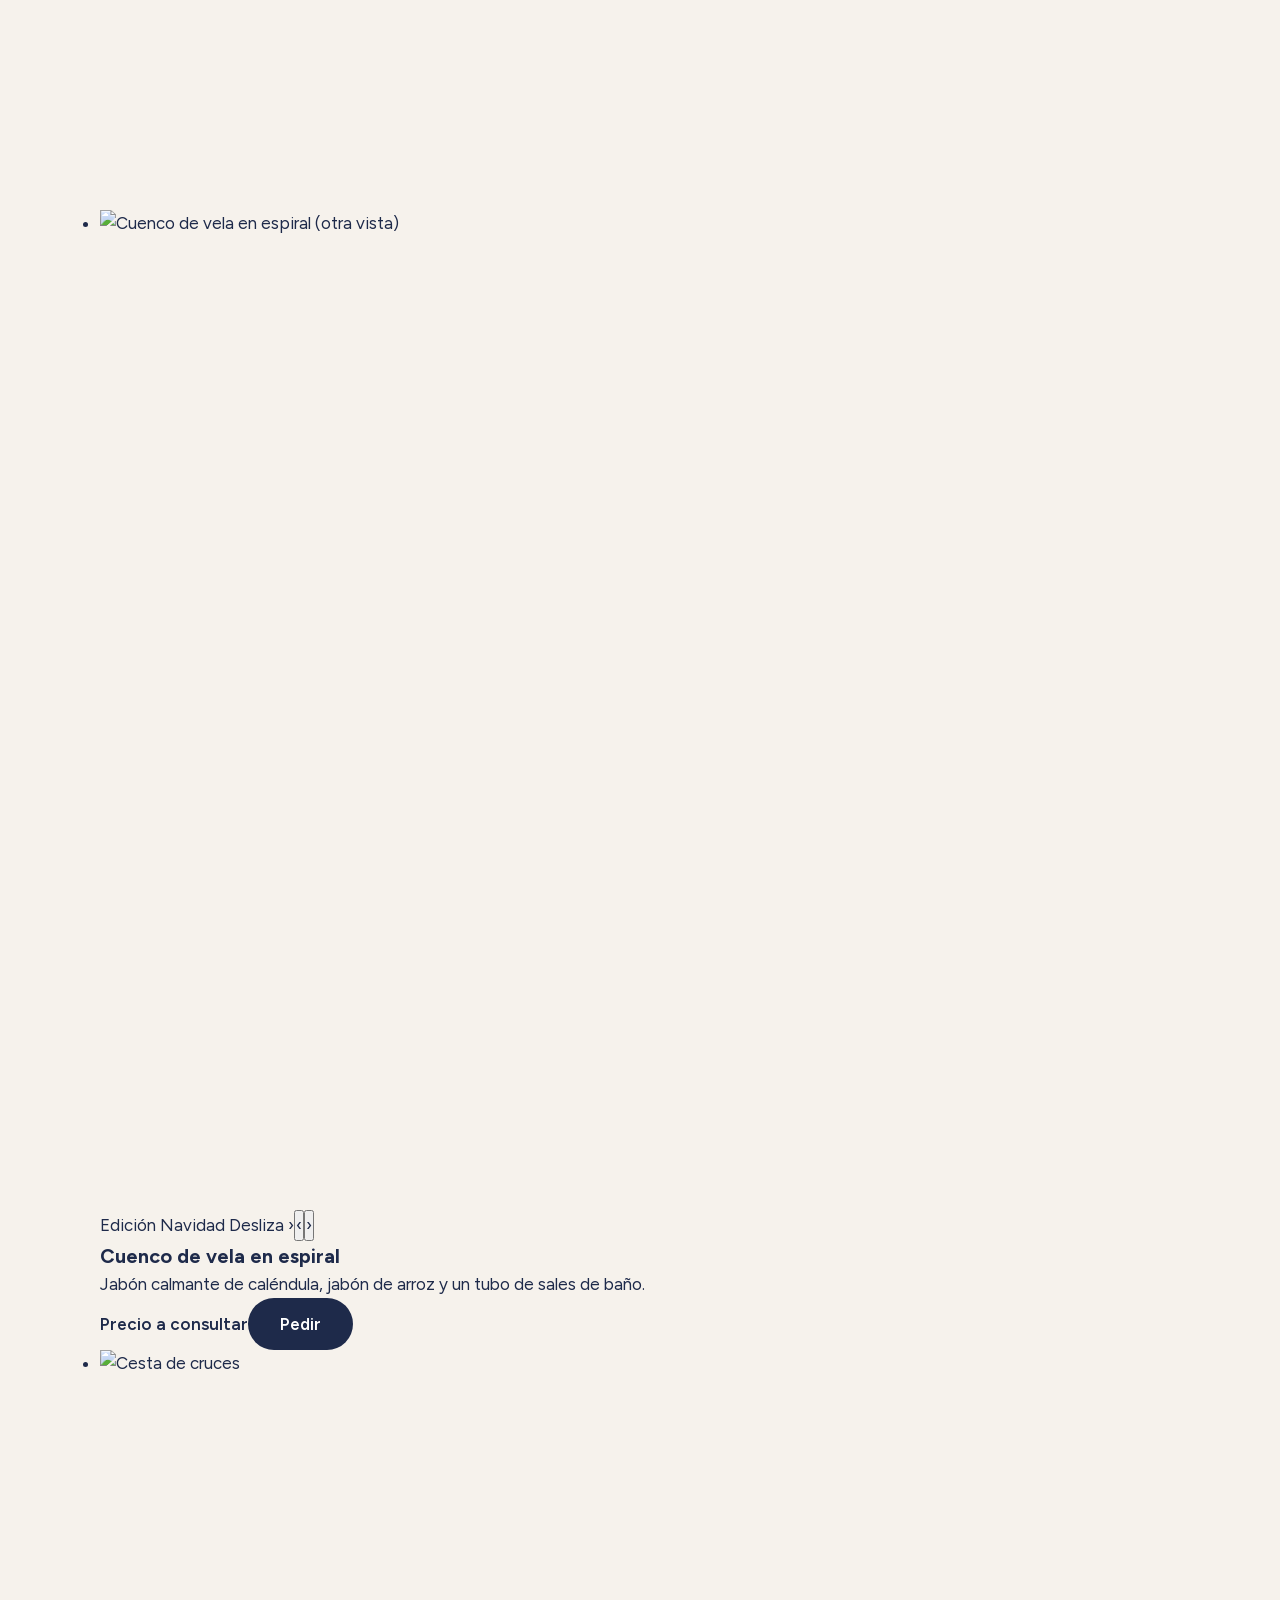
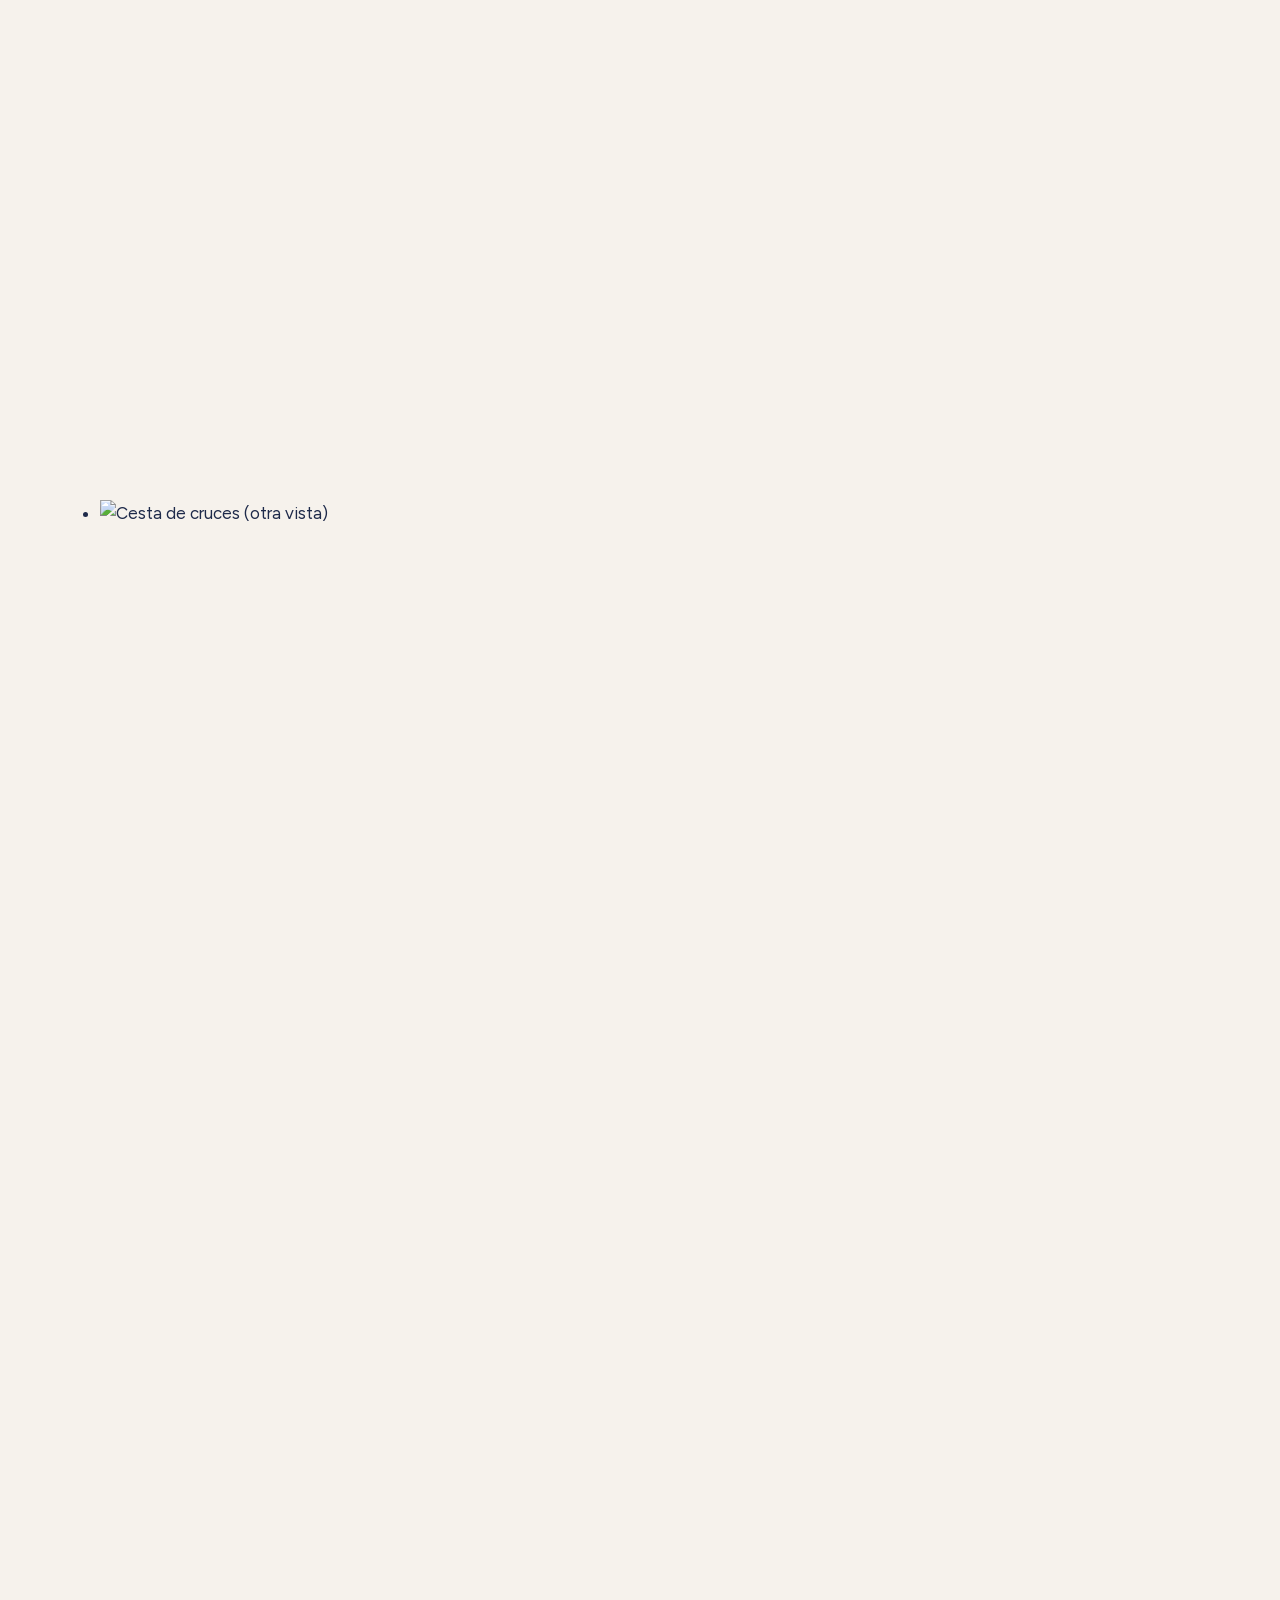
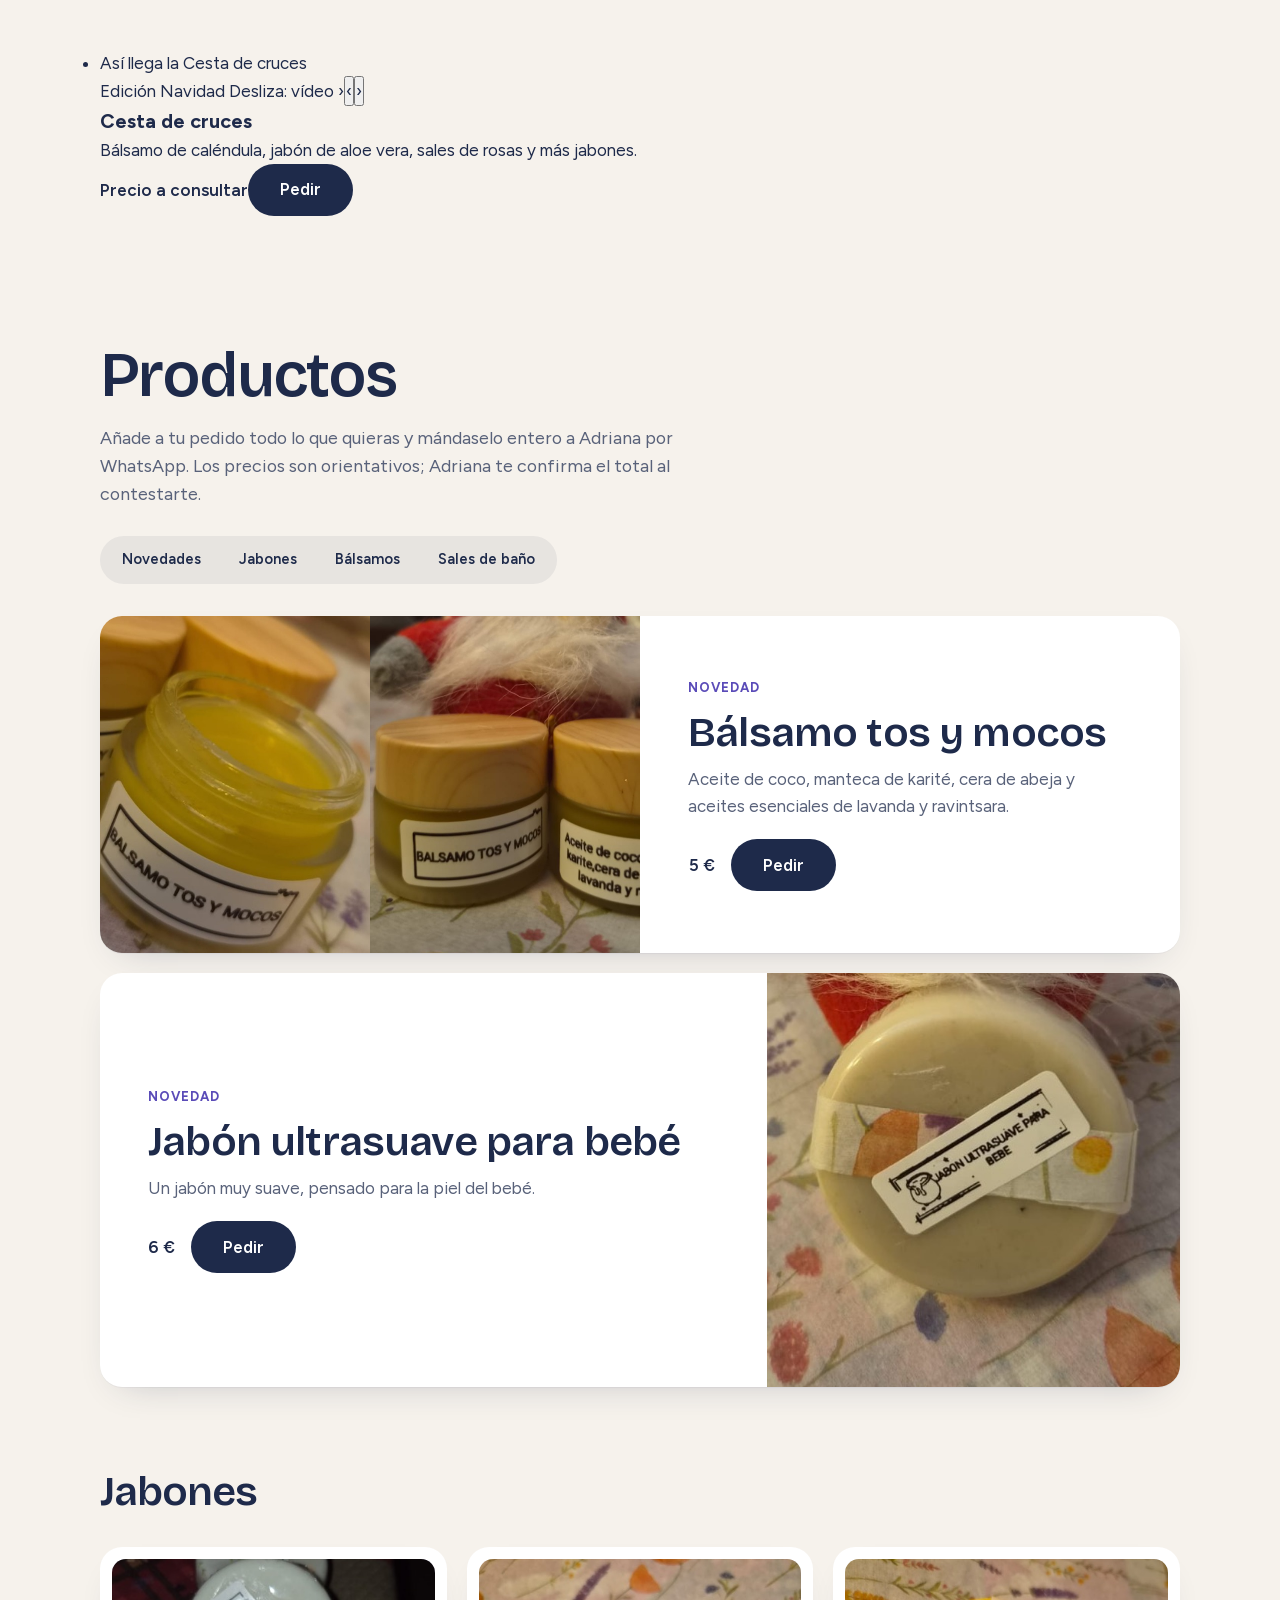
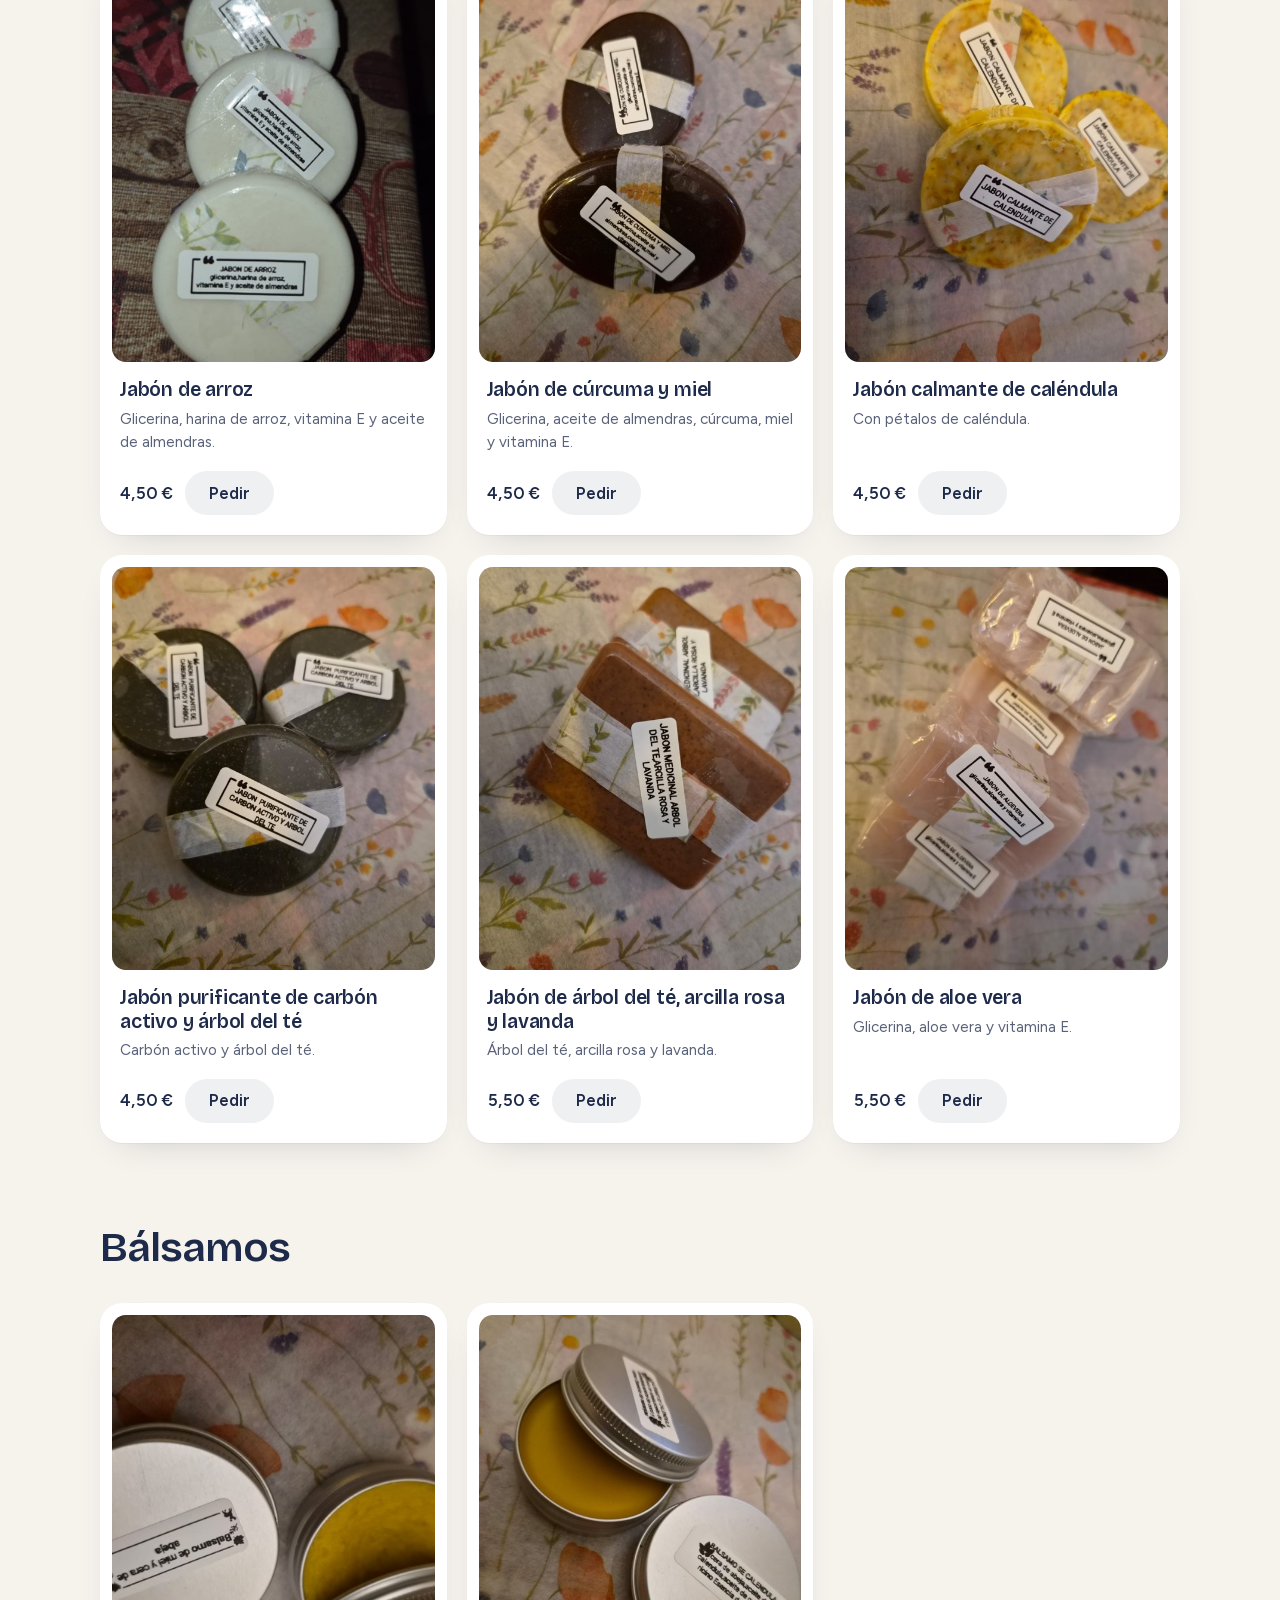
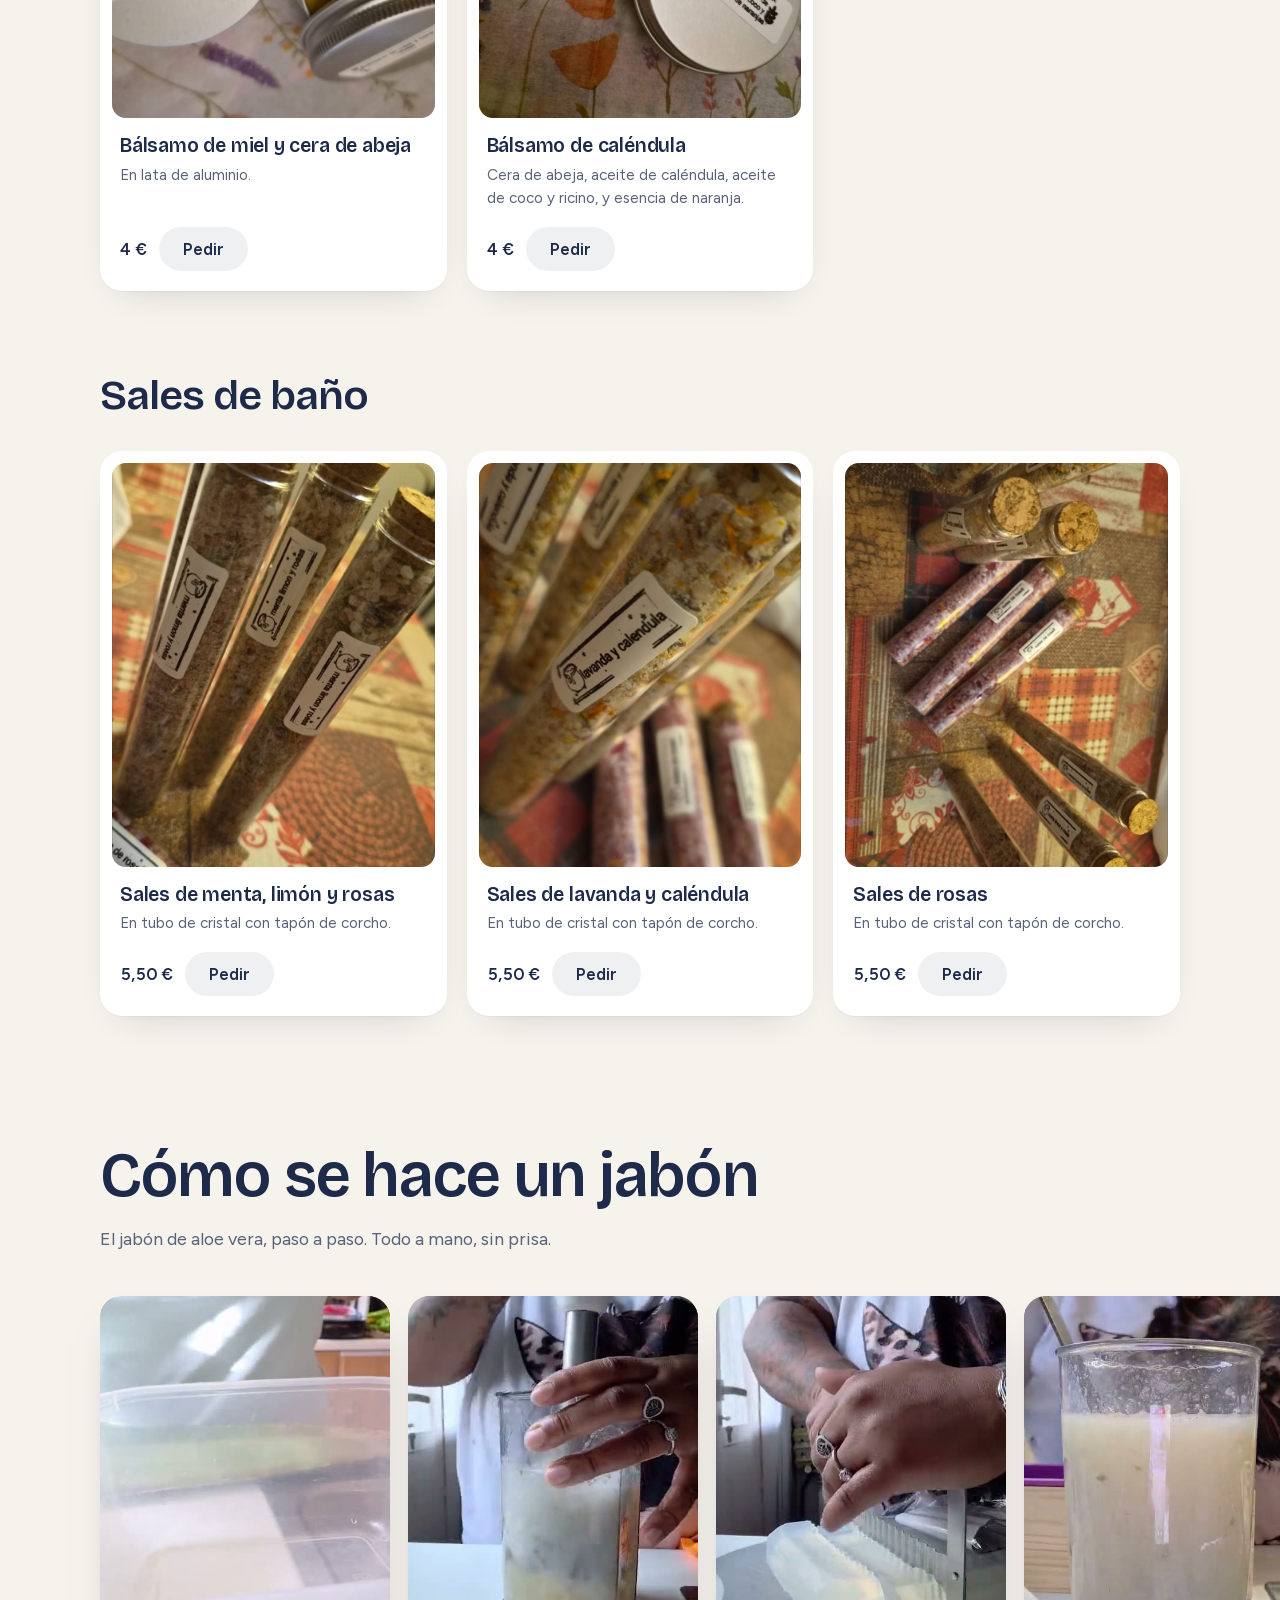
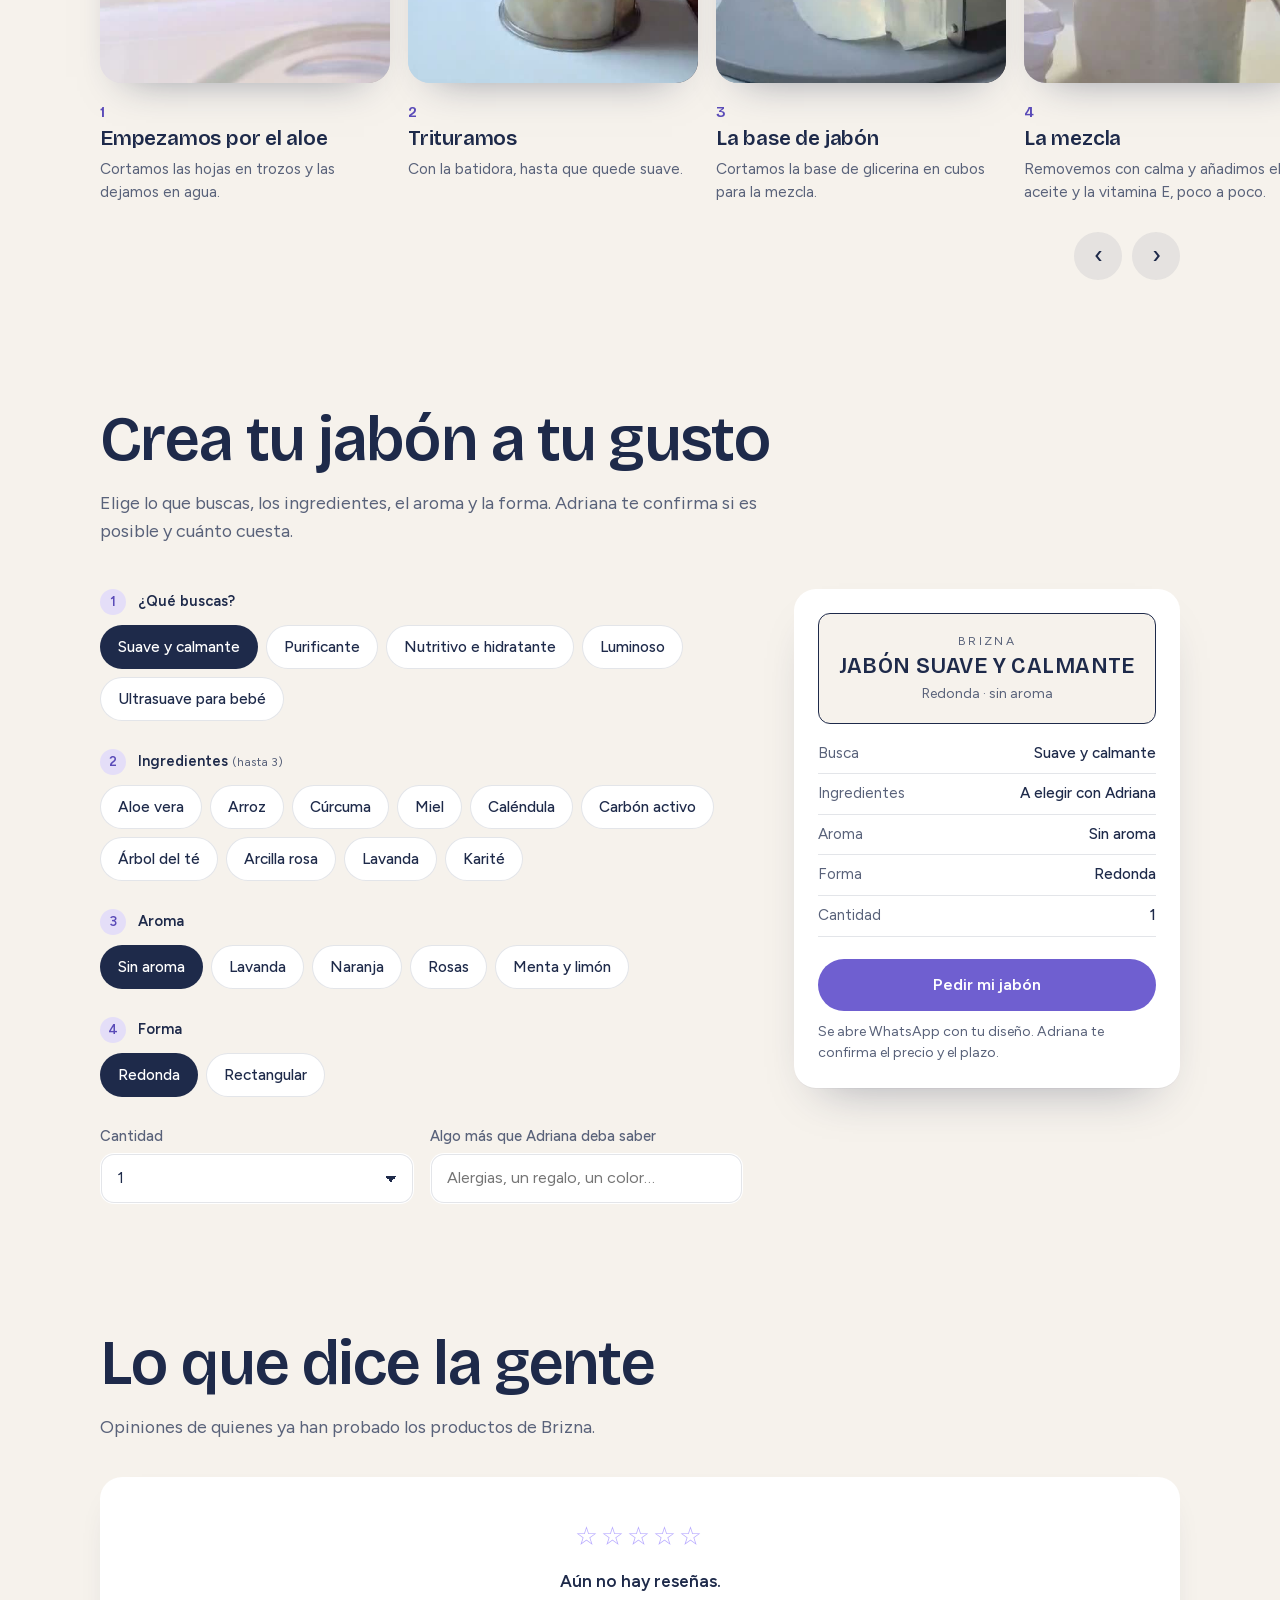
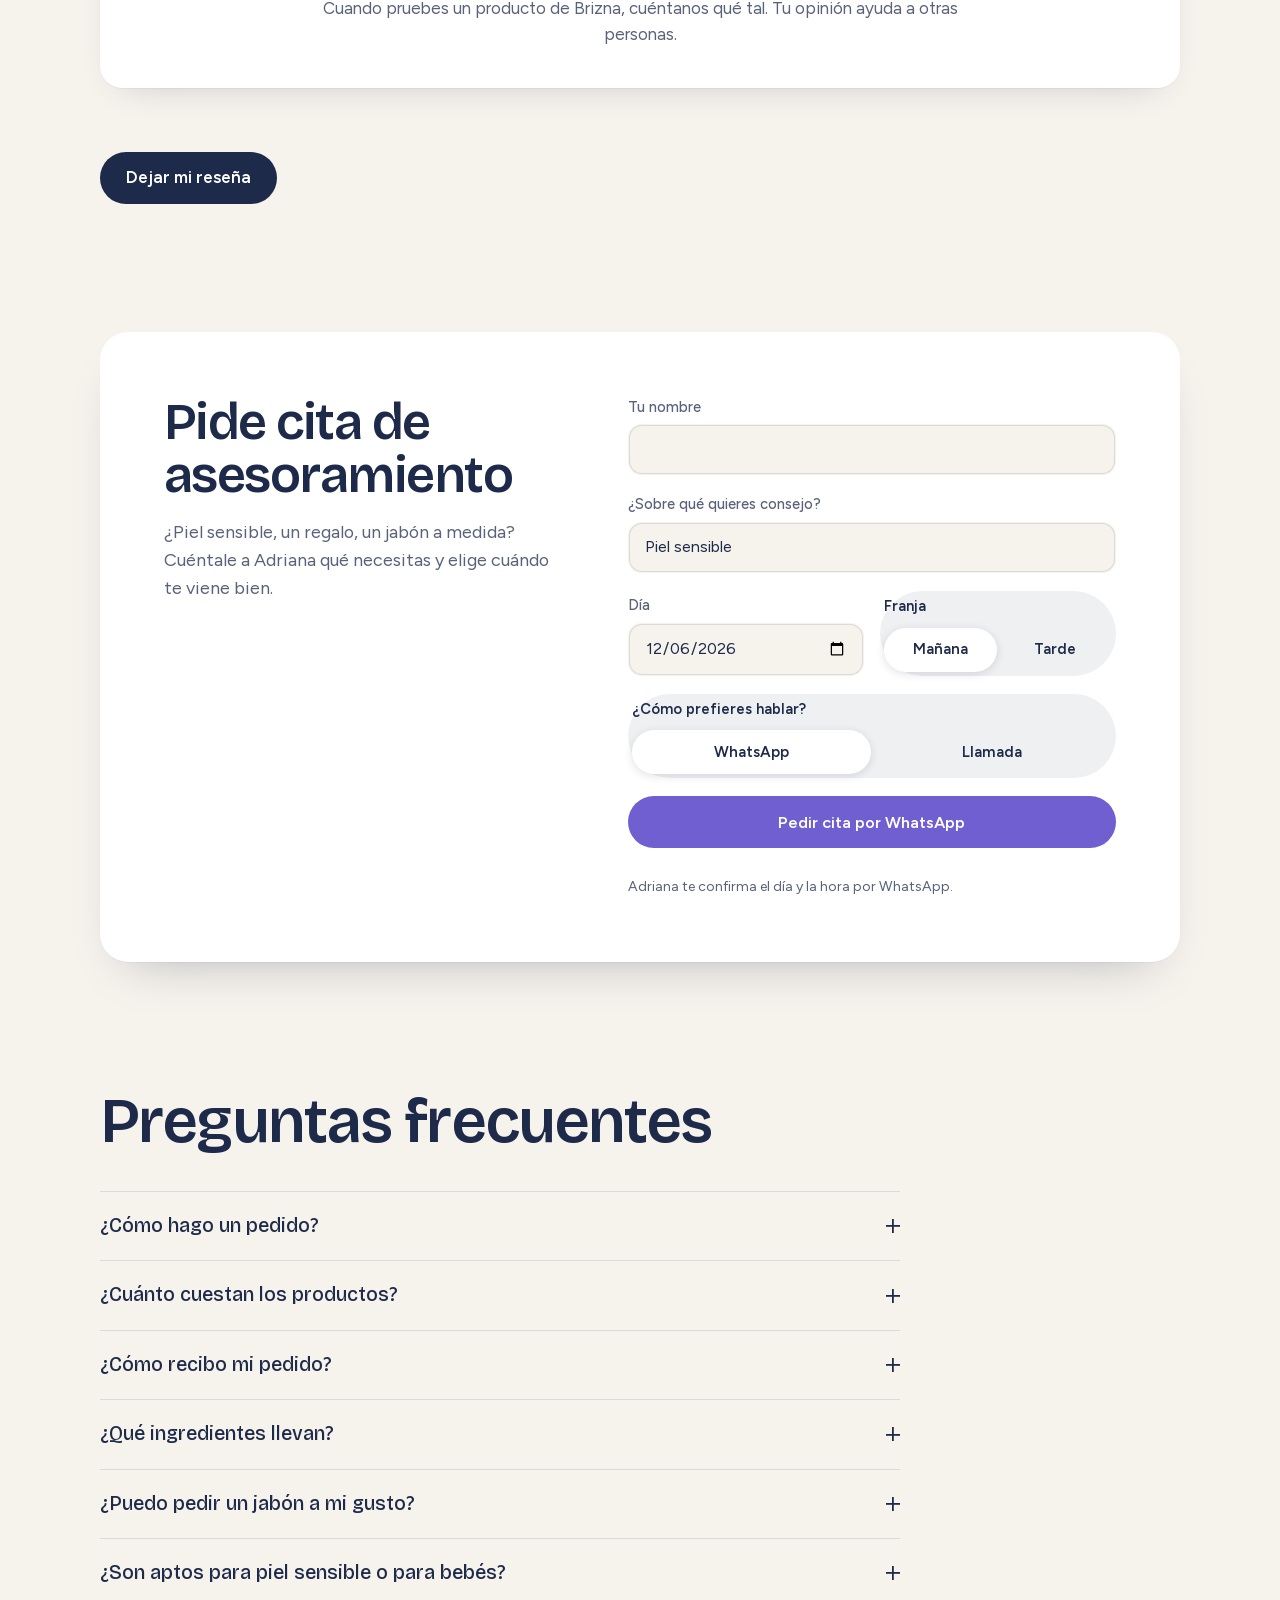
==== commit 03c2efde: "Actualizar index.html" ====
--- a/index.html
+++ b/index.html
@@ -27,7 +27,8 @@
 <script type="application/ld+json">{"@context":"https://schema.org","@type":"Store","name":"Brizna","url":"https://brizna.shop/","description":"Jabones, bálsamos y sales de baño hechos a mano por Adriana.","image":"https://brizna.shop/img/compartir.jpg","telephone":"+34674401197"}</script>
 <script type="application/ld+json">{"@context":"https://schema.org","@type":"FAQPage","mainEntity":[{"@type":"Question","name":"¿Cómo hago un pedido?","acceptedAnswer":{"@type":"Answer","text":"Eliges tu producto, pulsas Pedir y se abre WhatsApp con el mensaje ya escrito. Adriana te contesta, te dice el precio y te va avisando: pedido recibido, en proceso y listo."}},{"@type":"Question","name":"¿Cuánto cuestan los productos?","acceptedAnswer":{"@type":"Answer","text":"Adriana te dice el precio al contestarte. Así te lo confirma según lo que pidas."}},{"@type":"Question","name":"¿Cómo recibo mi pedido?","acceptedAnswer":{"@type":"Answer","text":"Lo hablas directamente con Adriana por WhatsApp: ella te dice si puedes recogerlo o enviártelo."}},{"@type":"Question","name":"¿Qué ingredientes llevan?","acceptedAnswer":{"@type":"Answer","text":"Cada producto muestra sus ingredientes en la ficha y en la etiqueta. Si tienes alguna alergia, pregúntale a Adriana antes de pedir."}},{"@type":"Question","name":"¿Puedo pedir un jabón a mi gusto?","acceptedAnswer":{"@type":"Answer","text":"Sí. En la sección «Crea tu jabón» eliges para qué lo quieres, los ingredientes, el aroma y la forma. Adriana te confirma si es posible y cuánto cuesta."}},{"@type":"Question","name":"¿Son aptos para piel sensible o para bebés?","acceptedAnswer":{"@type":"Answer","text":"Hay un jabón ultrasuave pensado para bebé. Si tu piel es muy sensible o tienes dudas, cuéntaselo a Adriana y consulta también con tu pediatra o dermatólogo."}},{"@type":"Question","name":"¿El bálsamo para la tos y los mocos es un medicamento?","acceptedAnswer":{"@type":"Answer","text":"No. Es un bálsamo artesanal de aceite de coco, manteca de karité, cera de abeja y aceites esenciales de lavanda y ravintsara. No sustituye a ningún tratamiento médico."}},{"@type":"Question","name":"¿Cómo cuido mi jabón para que dure más?","acceptedAnswer":{"@type":"Answer","text":"Déjalo secar entre usos, en una jabonera con escurridor y lejos del agua directa de la ducha."}},{"@type":"Question","name":"¿Cuánto tardan en prepararlo?","acceptedAnswer":{"@type":"Answer","text":"Todo se hace a mano, así que depende de lo que pidas. Adriana te dice el plazo exacto al contestarte."}},{"@type":"Question","name":"¿Puedo dejar mi opinión?","acceptedAnswer":{"@type":"Answer","text":"¡Claro! En la sección de reseñas puedes contar qué tal te ha ido. Adriana la recibe y la publica con tu permiso."}}]}</script>
 </head>
-<body data-tel="34674401197">
+<body data-tel="34674401197" data-navidad="si">
+<a class="promo" href="#navidad"><span class="promo-tag">Oferta especial</span><span class="promo-txt"><b>Cestas de Navidad</b> hechas a mano, solo estas fiestas</span><span class="promo-btn">Ver cestas ›</span></a>
 <div class="aviso" id="aviso" role="status" hidden></div>
 <a class="saltar" href="#productos">Saltar a los productos</a>
 
@@ -35,7 +36,7 @@
   <div class="nav-in">
     <a href="#inicio" class="nav-logo" aria-label="Brizna, inicio"><img src="img/logo-pie.svg" alt="Brizna" width="107" height="30"></a>
     <nav class="nav-links" aria-label="Principal">
-      <a href="#productos">Productos</a>
+      <a href="#navidad">Navidad</a><a href="#productos">Productos</a>
       <a href="#proceso">Cómo se hace</a>
       <a href="#crea">Crea tu jabón</a>
       <a href="#resenas">Reseñas</a>
@@ -46,7 +47,7 @@
     <details class="menu">
       <summary aria-label="Abrir menú"><span></span><span></span></summary>
       <div class="menu-panel">
-        <a href="#productos">Productos</a>
+        <a href="#navidad">Navidad</a><a href="#productos">Productos</a>
         <a href="#proceso">Cómo se hace</a>
         <a href="#crea">Crea tu jabón</a>
         <a href="#resenas">Reseñas</a>
@@ -61,10 +62,10 @@
   <div class="hero-bg" aria-hidden="true"><video autoplay muted loop playsinline preload="auto" poster="video/hero.jpg" tabindex="-1"><source src="video/hero.mp4" type="video/mp4"></video></div>
   <div class="hero-in">
     <div class="hero-txt">
-      <p class="kicker">Jabones · Bálsamos · Sales de baño</p>
+      <p class="kicker">Navidad · Cestas de regalo hechas a mano</p>
       <h1>Hechos <em>a mano</em>,<br>uno a uno.</h1>
-      <p class="sub">Los prepara Adriana. Tú eliges, pulsas <b>Pedir</b> y hablas con ella directamente por WhatsApp.</p>
-      <div class="botones"><a class="ver" href="#productos">Ver productos</a><a class="enlace" href="#crea">Crea tu jabón <span aria-hidden="true">›</span></a></div>
+      <p class="sub">Los prepara Adriana. Tú eliges, lo añades a <b>tu pedido</b> y se lo mandas por WhatsApp.</p>
+      <div class="botones"><a class="ver" href="#navidad">Ver cestas de Navidad</a><a class="enlace" href="#productos">Ver productos <span aria-hidden="true">›</span></a></div>
     </div>
   </div>
   <a class="hero-chip" href="#proceso">Así se hace <span aria-hidden="true">›</span></a>
@@ -77,10 +78,47 @@
 </section>
 
 <main>
+  <section class="sec navidad" id="navidad" aria-labelledby="nav-t">
+    <div class="cab rv">
+      <p class="nueva">Oferta especial de Navidad</p>
+      <h2 id="nav-t">Cestas de Navidad, hechas a mano</h2>
+      <p>Jabones, bálsamos y sales de Adriana, listos para regalar. Son solo para estas fiestas: pídelas con tiempo y pregúntale por las promociones.</p>
+    </div>
+    <div class="cestas-lista">
+      <article class="cesta rv" style="--d:0ms">
+        <div class="carru">
+          <ul class="carru-pista" tabindex="0" aria-label="Fotos de Cesta de lunares. Desliza para ver más"><li class="slide"><img src="img/cesta-lunares.jpg" alt="Cesta de lunares" width="562" height="1000" loading="lazy" style="object-position:50% 45%"></li><li class="slide"><img src="img/cesta-lunares-2.jpg" alt="Cesta de lunares (otra vista)" width="562" height="1000" loading="lazy" style="object-position:50% 50%"></li></ul>
+          <span class="cinta">Edición Navidad</span>
+          <span class="puntos" aria-hidden="true"><i class="on"></i><i></i></span><span class="desliza" aria-hidden="true">Desliza ›</span><button type="button" class="carru-flecha atras" aria-label="Foto anterior">‹</button><button type="button" class="carru-flecha alante" aria-label="Foto siguiente">›</button>
+        </div>
+        <div class="cesta-txt"><h3>Cesta de lunares</h3><p>Jabón de árbol del té, arcilla rosa y lavanda, jabón purificante de carbón activo, jabón de arroz, bálsamo tos y mocos y un frasquito de sales.</p>
+        <div class="cesta-pie"><span class="precio consultar">Precio a consultar</span><a class="pedir pedir-grande" aria-label="Pedir Cesta de lunares" href="https://wa.me/34674401197?text=Hola%20Adriana%2C%20me%20gustar%C3%ADa%20pedir%3A%20Cesta%20de%20lunares%20(cesta%20de%20Navidad).%20%C2%BFQu%C3%A9%20precio%20tiene%3F">Pedir</a></div></div>
+      </article>
+      <article class="cesta rv" style="--d:90ms">
+        <div class="carru">
+          <ul class="carru-pista" tabindex="0" aria-label="Fotos de Cuenco de vela en espiral. Desliza para ver más"><li class="slide"><img src="img/cesta-cuenco.jpg" alt="Cuenco de vela en espiral" width="562" height="1000" loading="lazy" style="object-position:50% 60%"></li><li class="slide"><img src="img/cesta-cuenco-2.jpg" alt="Cuenco de vela en espiral (otra vista)" width="562" height="1000" loading="lazy" style="object-position:50% 50%"></li></ul>
+          <span class="cinta">Edición Navidad</span>
+          <span class="puntos" aria-hidden="true"><i class="on"></i><i></i></span><span class="desliza" aria-hidden="true">Desliza ›</span><button type="button" class="carru-flecha atras" aria-label="Foto anterior">‹</button><button type="button" class="carru-flecha alante" aria-label="Foto siguiente">›</button>
+        </div>
+        <div class="cesta-txt"><h3>Cuenco de vela en espiral</h3><p>Jabón calmante de caléndula, jabón de arroz y un tubo de sales de baño.</p>
+        <div class="cesta-pie"><span class="precio consultar">Precio a consultar</span><a class="pedir pedir-grande" aria-label="Pedir Cuenco de vela en espiral" href="https://wa.me/34674401197?text=Hola%20Adriana%2C%20me%20gustar%C3%ADa%20pedir%3A%20Cuenco%20de%20vela%20en%20espiral%20(cesta%20de%20Navidad).%20%C2%BFQu%C3%A9%20precio%20tiene%3F">Pedir</a></div></div>
+      </article>
+      <article class="cesta rv" style="--d:180ms">
+        <div class="carru">
+          <ul class="carru-pista" tabindex="0" aria-label="Fotos de Cesta de cruces. Desliza para ver más"><li class="slide"><img src="img/cesta-cruces.jpg" alt="Cesta de cruces" width="1000" height="750" loading="lazy" style="object-position:40% 50%"></li><li class="slide"><img src="img/cesta-cruces-2.jpg" alt="Cesta de cruces (otra vista)" width="750" height="1000" loading="lazy" style="object-position:50% 50%"></li><li class="slide slide-video"><video muted loop playsinline preload="none" poster="video/cesta-navidad.jpg" aria-label="Vídeo: así llega la Cesta de cruces"><source src="video/cesta-navidad.mp4" type="video/mp4"></video><span class="slide-txt">Así llega la Cesta de cruces</span></li></ul>
+          <span class="cinta">Edición Navidad</span>
+          <span class="puntos" aria-hidden="true"><i class="on"></i><i></i><i></i></span><span class="desliza" aria-hidden="true">Desliza: vídeo ›</span><button type="button" class="carru-flecha atras" aria-label="Foto anterior">‹</button><button type="button" class="carru-flecha alante" aria-label="Foto siguiente">›</button>
+        </div>
+        <div class="cesta-txt"><h3>Cesta de cruces</h3><p>Bálsamo de caléndula, jabón de aloe vera, sales de rosas y más jabones.</p>
+        <div class="cesta-pie"><span class="precio consultar">Precio a consultar</span><a class="pedir pedir-grande" aria-label="Pedir Cesta de cruces" href="https://wa.me/34674401197?text=Hola%20Adriana%2C%20me%20gustar%C3%ADa%20pedir%3A%20Cesta%20de%20cruces%20(cesta%20de%20Navidad).%20%C2%BFQu%C3%A9%20precio%20tiene%3F">Pedir</a></div></div>
+      </article>
+    </div>
+  </section>
+
   <section class="sec" id="productos" aria-labelledby="prod-t">
     <div class="cab rv">
       <h2 id="prod-t">Productos</h2>
-      <p>Pulsa <b>Pedir</b> y se abre WhatsApp con tu mensaje ya escrito. Los precios son orientativos; Adriana te confirma el total al contestarte.</p>
+      <p>Añade a tu pedido todo lo que quieras y mándaselo entero a Adriana por WhatsApp. Los precios son orientativos; Adriana te confirma el total al contestarte.</p>
     </div>
     <nav class="chips rv" aria-label="Tipos de producto">
       <a href="#novedades">Novedades</a><a href="#jabones">Jabones</a><a href="#balsamos">Bálsamos</a><a href="#sales">Sales de baño</a>
